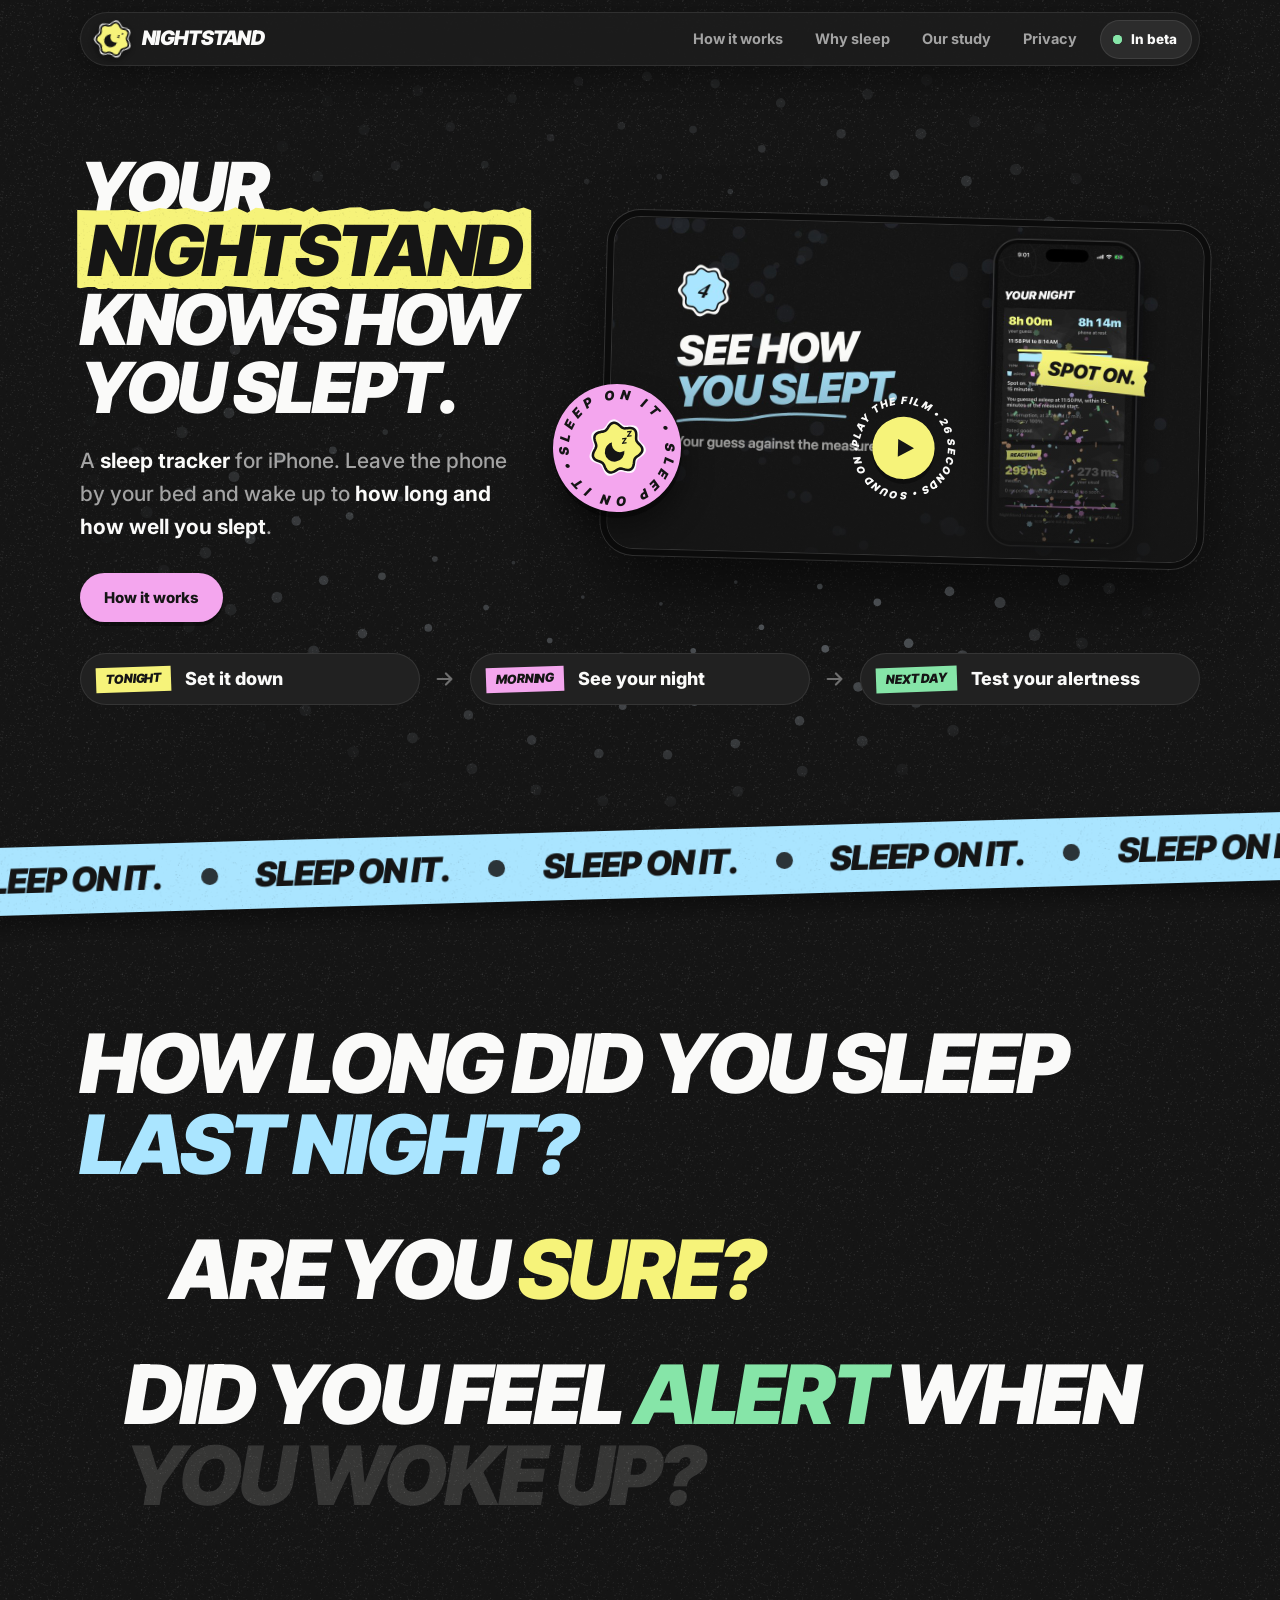
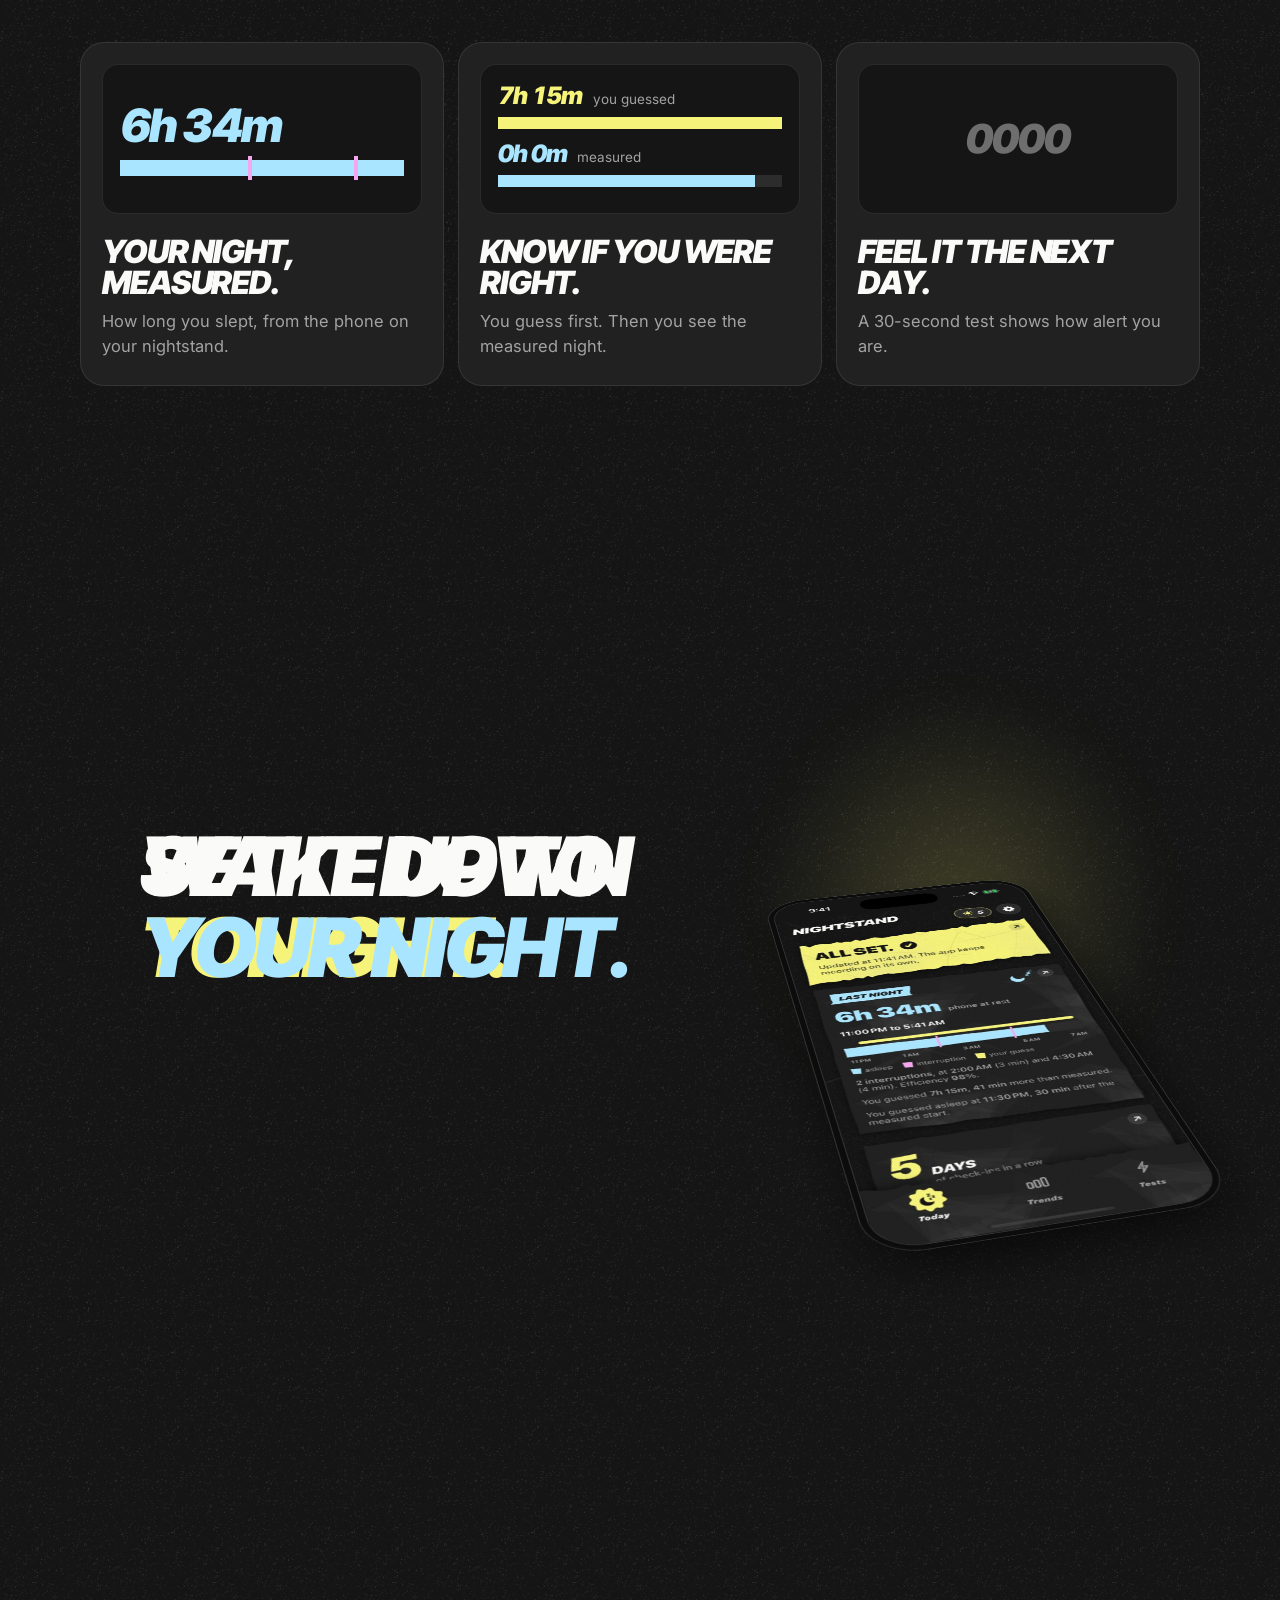
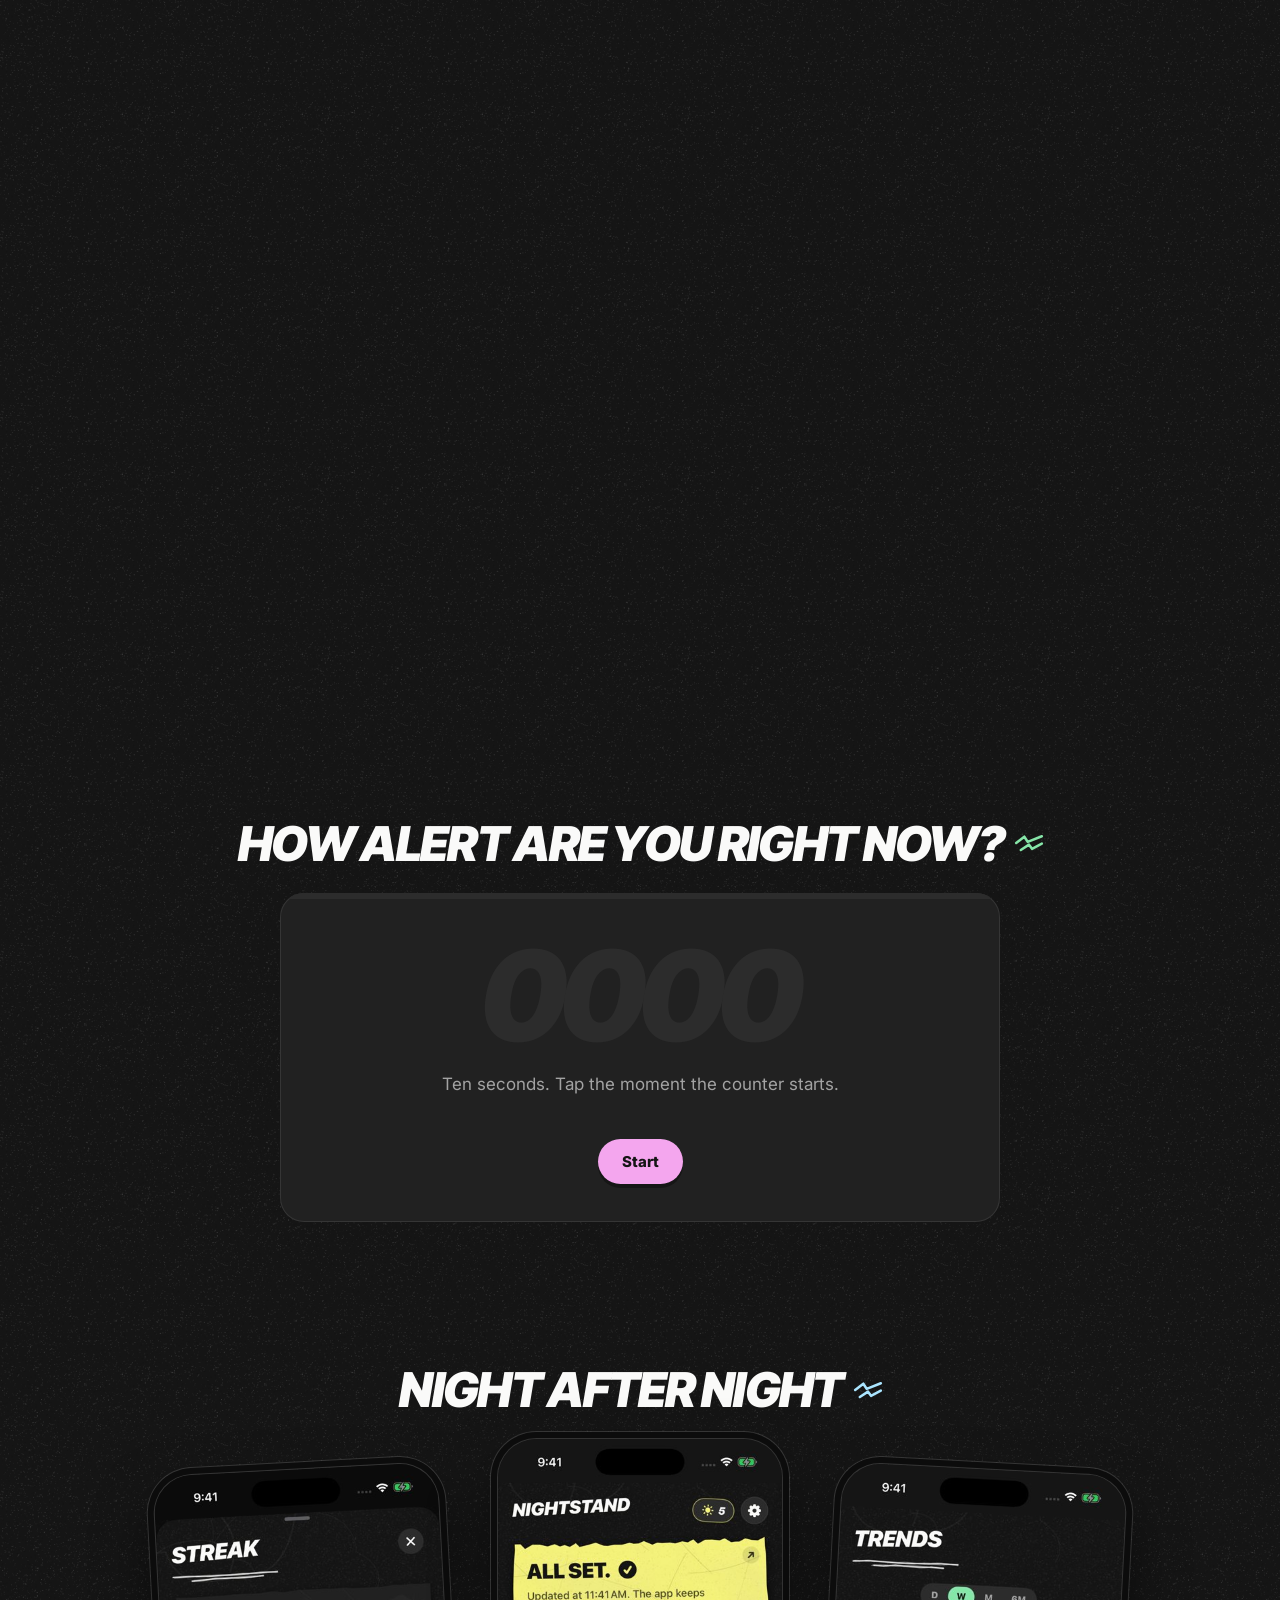
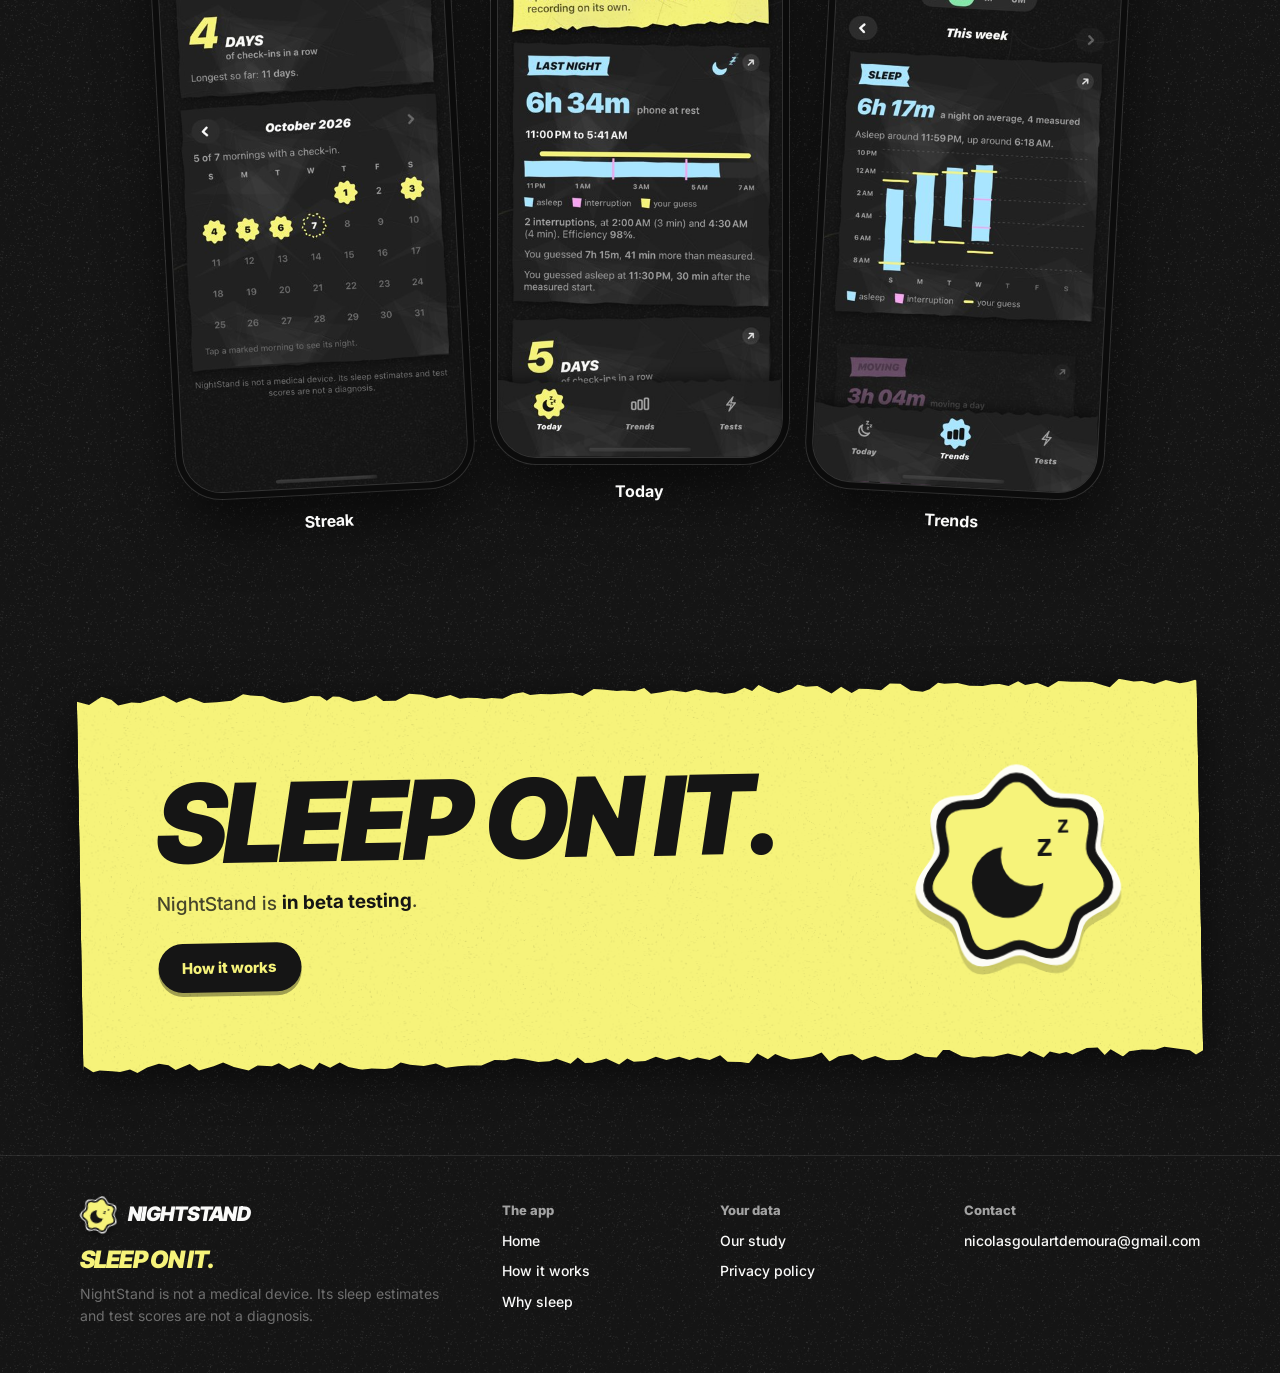
==== index.html @ 29cb1c66 "Update website" ====
<!doctype html>
<html lang="en">
<head>
<meta charset="utf-8">
<meta name="viewport" content="width=device-width, initial-scale=1">
<title>NightStand: Sleep on it</title>
<meta name="description" content="NightStand is a sleep tracker for iPhone. Leave the phone by your bed and wake up to how long and how well you slept.">
<meta name="theme-color" content="#151515">
<meta property="og:site_name" content="NightStand">
<meta property="og:type" content="website">
<link rel="icon" href="data:,">
<link rel="preconnect" href="https://fonts.googleapis.com">
<link rel="preconnect" href="https://fonts.gstatic.com" crossorigin>
<link href="https://fonts.googleapis.com/css2?family=Inter:wght@400;500;600;700;800;900&family=Inter+Tight:ital,wght@0,800;1,800;1,900&display=swap" rel="stylesheet">
<link rel="stylesheet" href="/a/site.css?v=93d359f3ac">
<script>document.documentElement.classList.add("js")</script>
</head>
<body data-page="home" data-api="https://mtzppuynickaaeehukqs.supabase.co/functions/v1/motion">
<header class="nav wrap">
  <a class="brand" href="/" aria-label="NightStand, home"><span id="sticker"></span><span class="display">NightStand</span></a>
  <nav class="links" id="links" aria-label="Pages">
    <a href="/how">How it works</a>
    <a href="/why">Why sleep</a>
    <a href="/study">Our study</a>
    <a href="/privacy">Privacy</a>
  </nav>
  <span class="beta"><i class="dot"></i>In beta</span>
  <button class="menu" type="button" aria-expanded="false" aria-controls="links">Menu</button>
</header>

<main>
  <section class="hero split">
    <canvas class="halo" aria-hidden="true"></canvas>
    <div class="hero-copy wrap">
      <div class="pitch">
        <h1 class="display mega">
          <span class="line" style="--i:0"><span>Your <span class="hl" id="paper">nightstand</span></span></span>
          <span class="line" style="--i:1"><span>knows how</span></span>
          <span class="line" style="--i:2"><span>you slept.</span></span>
        </h1>
        <p class="lede">A <b>sleep tracker</b> for iPhone. Leave the phone by your bed and wake up to <b>how long and how well you slept</b>.</p>
        <div class="cta"><a class="pill" href="/how">How it works</a></div>
      </div>
      <div class="film-spot">
      <div class="reel" id="film">
        <video playsinline muted loop preload="none" poster="/a/film.jpg?v=30fbd95a48" src="https://mtzppuynickaaeehukqs.supabase.co/storage/v1/object/public/site-media/nightstand_film_v3_tall.mp4" data-wide-src="https://mtzppuynickaaeehukqs.supabase.co/storage/v1/object/public/site-media/nightstand_film_v3_wide.mp4" data-wide-poster="/a/film_wide.jpg?v=62619fb902"></video>
        <button class="play" type="button" aria-label="Play the 26-second film">
          <span class="disc">
            <svg class="ring" viewBox="0 0 132 132" aria-hidden="true"><defs><path id="ring" d="M66 66m-54 0a54 54 0 1 1 108 0a54 54 0 1 1-108 0"/></defs>
              <text><textPath href="#ring">Play the film &#x2022; 26 seconds &#x2022; Sound on &#x2022;</textPath></text></svg>
            <span class="core"><svg viewBox="0 0 12 12" aria-hidden="true"><path d="M2 1l9 5-9 5z"/></svg></span>
          </span>
        </button>
        <button class="sound" type="button"><svg viewBox="0 0 12 12" aria-hidden="true"><path d="M2 1l9 5-9 5z"/></svg>Sound on</button>
      </div>
      <span class="stamp" aria-hidden="true">
        <svg class="turn" viewBox="0 0 132 132"><defs><path id="stamp" d="M66 66m-50 0a50 50 0 1 1 100 0a50 50 0 1 1-100 0"/></defs>
          <text><textPath href="#stamp" textLength="306" lengthAdjust="spacing">Sleep on it &#x2022; Sleep on it &#x2022; </textPath></text></svg>
        <span data-sticker="moon"></span>
      </span>
      </div>
      <ol class="path">
        <li style="--accent:var(--yellow)"><span class="tag">Tonight</span>Set it down</li>
        <li class="to" aria-hidden="true"><svg viewBox="0 0 24 24"><path d="M4 12h15M13 6l6 6-6 6"/></svg></li>
        <li style="--accent:var(--pink)"><span class="tag">Morning</span>See your night</li>
        <li class="to" aria-hidden="true"><svg viewBox="0 0 24 24"><path d="M4 12h15M13 6l6 6-6 6"/></svg></li>
        <li style="--accent:var(--mint)"><span class="tag">Next day</span>Test your alertness</li>
      </ol>
    </div>
  </section>

  <div class="tape" aria-hidden="true"><div class="run">
    <span>Sleep on it.</span>
  </div></div>

  <section class="asks wrap">
    <p class="display" data-words>How long did you sleep <b>last night?</b></p>
    <p class="display" data-words>Are you <b>sure?</b></p>
    <p class="display" data-words>Did you feel <b>alert</b> when you woke up?</p>
  </section>

  <section class="block wrap">
    <div class="grid three">
      <article class="card sell" data-reveal style="--i:0;--accent:var(--sky)">
        <div class="viz">
          <p class="v" data-count>6h 34m</p>
          <div class="bar"><i class="fill"></i><i class="tick" style="left:44.9%"></i><i class="tick" style="left:82.3%"></i></div>
        </div>
        <h2 class="display">Your night, measured.</h2>
        <p>How long you slept, from the phone on your nightstand.</p>
      </article>
      <article class="card sell" data-reveal style="--i:1;--accent:var(--yellow)">
        <div class="viz duo">
          <p><b data-count>7h 15m</b> you guessed</p><div class="bar"><i class="fill"></i></div>
          <p style="--accent:var(--sky)"><b data-count>6h 34m</b> measured</p><div class="bar" style="--accent:var(--sky)"><i class="fill" style="width:90.6%"></i></div>
        </div>
        <h2 class="display">Know if you were right.</h2>
        <p>You guess first. Then you see the measured night.</p>
      </article>
      <article class="card sell" data-reveal style="--i:2;--accent:var(--mint)">
        <div class="viz"><div class="stage" data-demo="pvt" aria-hidden="true"></div></div>
        <h2 class="display">Feel it the next day.</h2>
        <p>A 30-second test shows how alert you are.</p>
      </article>
    </div>
  </section>

  <section class="rise">
    <div class="rise-stage wrap">
      <div class="rise-copy">
        <h2 class="display a">Set it down <em>tonight.</em></h2>
        <p class="display b">Wake up to <em>your night.</em></p>
      </div>
      <div class="rise-rig" aria-hidden="true">
        <span class="glow"></span>
        <figure class="phone">
          <img src="/a/today.jpg?v=823e8fcd69" width="420" height="913" loading="lazy" alt="">
          <img class="top" src="/a/night.jpg?v=48964bbc7b" width="420" height="913" loading="lazy" alt="">
        </figure>
        <span class="zzz"><i>z</i><i>z</i><i>z</i></span>
      </div>
    </div>
  </section>

  <section class="block wrap" id="try">
    <div class="title center" data-reveal><h2 class="display">How alert are you right now?</h2><span data-squiggle="mint"></span></div>
    <div class="card try" data-state="idle" data-reveal>
      <div class="progress"><i></i></div>
      <div class="pad" tabindex="0" role="application" aria-label="Reaction test: tap when the counter starts">
        <p class="big wait">0000</p>
        <div class="meter" hidden>
          <p class="says" aria-live="polite"></p>
          <div class="scale"><i class="fill"></i><i class="mid"></i><i class="knob"></i></div>
          <div class="ends" aria-hidden="true"><span>worse</span><span>average</span><span>better</span></div>
          <p class="ref">Compared with iPhone users of an online reaction test, Passell et al. 2021.</p>
        </div>
        <p class="hint" aria-live="polite">Ten seconds. Tap the moment the counter starts.</p>
        <button class="pill go" type="button">Start</button>
      </div>
    </div>
  </section>

  <section class="block wrap">
    <div class="title center" data-reveal><h2 class="display">Night after night</h2><span data-squiggle="sky"></span></div>
    <div class="fan">
      <figure class="phone" data-reveal style="--i:0"><img src="/a/streak.jpg?v=7cd9d2a229" width="420" height="913" loading="lazy" alt="Streak: 4 days of check-ins in a row, on a calendar of October.">
        <figcaption><b>Streak</b></figcaption></figure>
      <figure class="phone" data-reveal style="--i:1"><img src="/a/today.jpg?v=823e8fcd69" width="420" height="913" loading="lazy" alt="The Today screen: last night lasted 6 hours 34 minutes, from 11:00 PM to 5:41 AM, with two short interruptions.">
        <figcaption><b>Today</b></figcaption></figure>
      <figure class="phone" data-reveal style="--i:2"><img src="/a/trends.jpg?v=e0c79620c5" width="420" height="913" loading="lazy" alt="Trends for one week: a bar per night from the time asleep to the time awake.">
        <figcaption><b>Trends</b></figcaption></figure>
    </div>
  </section>

  <section class="band-wrap wrap" data-reveal>
    <div class="band torn" data-depth="10">
      <div>
        <h2 class="display">Sleep on it.</h2>
        <p>NightStand is <b>in beta testing</b>.</p>
        <div class="cta"><a class="pill dark" href="/how">How it works</a></div>
      </div>
      <span data-sticker="big" aria-hidden="true"></span>
    </div>
  </section>
</main>

<footer class="foot"><div class="wrap cols">
  <div>
    <a class="brand" href="/" aria-label="NightStand, home"><span data-sticker="sticker"></span><span class="display">NightStand</span></a>
    <p class="display motto">Sleep on it.</p>
    <p class="note">NightStand is not a medical device. Its sleep estimates and test scores are not a diagnosis.</p>
  </div>
  <div><h4>The app</h4><ul><li><a href="/">Home</a></li><li><a href="/how">How it works</a></li><li><a href="/why">Why sleep</a></li></ul></div>
  <div><h4>Your data</h4><ul><li><a href="/study">Our study</a></li><li><a href="/privacy">Privacy policy</a></li></ul></div>
  <div><h4>Contact</h4><ul><li><a href="mailto:nicolasgoulartdemoura@gmail.com">nicolasgoulartdemoura@gmail.com</a></li></ul></div>
</div></footer>
<script>
// The look, drawn once: the film grain (the app's tile: 5200 light and dark
// specks at low alpha on 180 pt, seeded so every load looks the same), the
// torn edges of the header paper, the moon sticker and the section squiggle.
const C = {page: "#151515", card: "#212121", raised: "#2c2c2c", ink: "#fafaf9", gray: "#a3a3a3", dim: "#6e6e6e",
           yellow: "#f6f37a", pink: "#f4a6ee", mint: "#86e5a8", sky: "#aae5ff", blue: "#3d9bff", none: "#353535", battery: "#575757", rest: "#6f8fb3"};
const ACCENTS = [C.yellow, C.pink, C.mint, C.sky];
function seeded(a) {
  return () => { a = (a + 0x6D2B79F5) | 0; let t = Math.imul(a ^ (a >>> 15), 1 | a); t = (t + Math.imul(t ^ (t >>> 7), 61 | t)) ^ t; return ((t ^ (t >>> 14)) >>> 0) / 4294967296; };
}
function squiggle(color) {
  return `<svg class="squiggle" viewBox="0 0 22 12" style="stroke:${color}" aria-hidden="true"><path d="M0 6L7 .6L9.9 5L22 .2M4 12L11 7.4L13.6 11L22 6.6"/></svg>`;
}
(function () {
  const side = 180, cv = document.createElement("canvas"), rnd = seeded(7);
  cv.width = cv.height = side * 2;
  const ctx = cv.getContext("2d");
  ctx.scale(2, 2);
  for (let k = 0; k < 5200; k++) {
    const x = rnd() * side, y = rnd() * side, d = 0.5 + rnd() * 0.7, a = 0.03 + rnd() * 0.09;
    ctx.fillStyle = (rnd() < 1 / 3 ? "rgba(0,0,0," : "rgba(255,255,255,") + a.toFixed(3) + ")";
    ctx.fillRect(x, y, d, d);
  }
  document.documentElement.style.setProperty("--grain", `url(${cv.toDataURL("image/png")})`);

  const paper = document.getElementById("paper");
  const tear = () => {
    const w = paper.offsetWidth, h = paper.offsetHeight, depth = 6, r = seeded(11), pts = [[0, depth / 2]];
    let x = 0;
    while (x < w) { x = Math.min(w, x + 6 + r() * 8); pts.push([x, r() * depth]); }
    pts.push([w, h - depth / 2]);
    while (x > 0) { x = Math.max(0, x - 6 - r() * 8); pts.push([x, h - r() * depth]); }
    paper.style.clipPath = `polygon(${pts.map(([a, b]) => `${a.toFixed(1)}px ${b.toFixed(1)}px`).join(",")})`;
  };
  new ResizeObserver(tear).observe(paper);

  // Die-cut sticker: a wobbly seven-lobed flower in yellow with a dark
  // outline on a white border, a crescent moon and two z's.
  const blob = (R) => {
    const r = R / 1.1;
    let d = "";
    for (let k = 0; k <= 120; k++) {
      const a = k / 120 * 2 * Math.PI, rr = r * (1 + 0.1 * Math.sin(7 * a));
      d += (k ? "L" : "M") + (50 + rr * Math.cos(a)).toFixed(2) + " " + (50 + rr * Math.sin(a)).toFixed(2);
    }
    return d + "Z";
  };
  const sticker = `<svg xmlns="http://www.w3.org/2000/svg" viewBox="0 0 100 100">` +
    `<defs><mask id="moon"><rect width="100" height="100" fill="#fff"/><circle cx="56" cy="44" r="14" fill="#000"/></mask></defs>` +
    `<path d="${blob(50)}" fill="#fff" fill-opacity=".94"/><path d="${blob(43.9)}" fill="${C.yellow}" stroke="${C.page}" stroke-width="4.4"/>` +
    `<circle cx="45" cy="56" r="17" fill="${C.page}" mask="url(#moon)"/>` +
    `<text x="59" y="44" font-family="Arial Black,Arial,sans-serif" font-weight="900" font-size="15" fill="${C.page}">z</text>` +
    `<text x="69" y="33" font-family="Arial Black,Arial,sans-serif" font-weight="900" font-size="11" fill="${C.page}">z</text></svg>`;
  document.getElementById("sticker").innerHTML = sticker.replace("<svg ", `<svg class="sticker" aria-hidden="true" `);
  document.querySelector("link[rel=icon]").href = "data:image/svg+xml," + encodeURIComponent(sticker);
})();
</script>
<script src="/a/site.js?v=6f05bd9725"></script>
</body>
</html>
---- a/site.css ----
/* NightStand's public pages. The look of the app (Theme.swift), as on the
   dashboard: a near-black grainy page, heavy slanted uppercase titles, pastel
   accents on dark cards, torn yellow paper for the message to read first.
   Motion moves transform and opacity only, and stops under
   prefers-reduced-motion. Sections: tokens, base, navigation, hero, tape,
   statement, story, film, cards, night demo, tests, study, prose, footer. */

:root {
  --page:#151515; --card:#212121; --raised:#2c2c2c; --edge:rgba(255,255,255,.09);
  --ink:#fafaf9; --gray:#a3a3a3; --dim:#6e6e6e; --paper-ink:#151515;
  --yellow:#f6f37a; --pink:#f4a6ee; --mint:#86e5a8; --sky:#aae5ff; --lilac:#c9b8ff; --peach:#ffc49a;
  --grain:none; --wrap:1120px; --gutter:clamp(18px,4vw,40px);
  --display:"Inter Tight","Inter",-apple-system,BlinkMacSystemFont,Helvetica,Arial,sans-serif;
  --body:"Inter",-apple-system,BlinkMacSystemFont,"Segoe UI",Roboto,Helvetica,Arial,sans-serif;
  --ease:cubic-bezier(.2,.8,.2,1); --accent:var(--yellow);
  color-scheme:dark;
}
@view-transition { navigation:auto; }

* { box-sizing:border-box; }
html { scroll-behavior:smooth; -webkit-text-size-adjust:100%; overflow-x:clip; }
body { margin:0; background:var(--grain) 0 0/180px 180px repeat, var(--page); color:var(--ink);
       font:17px/1.55 var(--body); -webkit-font-smoothing:antialiased; overflow-x:clip; }
img, video, canvas, svg { display:block; max-width:100%; }
a { color:var(--sky); text-underline-offset:3px; }
p { margin:0; }
b { font-weight:700; }
.wrap { width:min(var(--wrap), calc(100% - 2 * var(--gutter))); margin-inline:auto; }
.display { font-family:var(--display); font-weight:900; font-style:italic; text-transform:uppercase;
           letter-spacing:-.035em; line-height:.98; margin:0; }
.squiggle { width:26px; height:14px; overflow:visible; flex:none; fill:none; stroke-width:2.2; stroke-linecap:round; stroke-linejoin:round; }
.sr { position:absolute; width:1px; height:1px; overflow:hidden; clip-path:inset(50%); white-space:nowrap; }
:focus-visible { outline:2px solid var(--sky); outline-offset:3px; border-radius:6px; }

/* What appears as it scrolls into view. Hidden only once the script runs. */
.js [data-reveal] { opacity:0; transform:translateY(26px); transition:opacity .8s var(--ease), transform .8s var(--ease);
                    transition-delay:calc(var(--i, 0) * 90ms); }
.js [data-reveal="left"] { transform:translateX(-30px); }
.js [data-reveal="pop"] { transform:scale(.92) rotate(-2deg); }
.js [data-reveal].in { opacity:1; transform:none; }

.pill { display:inline-flex; align-items:center; gap:9px; font-size:15px; font-weight:800; color:var(--paper-ink); background:var(--pink);
        border-radius:999px; padding:13px 24px; text-decoration:none; border:0; cursor:pointer; font-family:inherit;
        transition:transform .25s var(--ease), box-shadow .25s var(--ease); box-shadow:0 4px 0 rgba(0,0,0,.35); }
.pill:hover { transform:translateY(-2px) rotate(-1deg); box-shadow:0 7px 0 rgba(0,0,0,.35); }
.pill:active { transform:translateY(2px); box-shadow:0 1px 0 rgba(0,0,0,.35); }
.pill.quiet { color:var(--ink); background:var(--raised); box-shadow:inset 0 0 0 1px var(--edge), 0 4px 0 rgba(0,0,0,.35); }
.pill.dark { color:var(--yellow); background:var(--paper-ink); }
.pill svg { width:12px; height:12px; fill:currentColor; }
.dot { display:inline-block; width:9px; height:9px; border-radius:50%; background:var(--mint); flex:none; position:relative; }
.dot::after { content:""; position:absolute; inset:0; border-radius:50%; background:var(--mint); animation:ping 2.2s var(--ease) infinite; }
@keyframes ping { from { transform:scale(1); opacity:.7; } to { transform:scale(3.2); opacity:0; } }

/* ---------- navigation: one floating capsule ---------- */
.nav { position:sticky; top:12px; z-index:60; margin-top:12px; display:flex; align-items:center; gap:8px;
       padding:7px 8px 7px 14px; border-radius:999px; background:rgba(30,30,30,.74);
       -webkit-backdrop-filter:blur(16px) saturate(1.4); backdrop-filter:blur(16px) saturate(1.4);
       box-shadow:inset 0 0 0 1px var(--edge), 0 10px 30px rgba(0,0,0,.35); }
.brand { display:flex; align-items:center; gap:10px; text-decoration:none; color:var(--ink); margin-right:auto; }
.brand .display { font-size:20px; }
.sticker { width:38px; height:38px; transform:rotate(12deg); filter:drop-shadow(0 3px 5px rgba(0,0,0,.45)); transition:transform .5s var(--ease); }
.brand:hover .sticker { transform:rotate(-14deg) scale(1.1); }
.links { display:flex; align-items:center; gap:2px; }
.links a { color:var(--gray); text-decoration:none; font-size:14.5px; font-weight:700; padding:9px 15px; border-radius:999px;
           transition:color .2s, background .2s; }
.links a:hover { color:var(--ink); background:rgba(255,255,255,.06); }
.links a[aria-current="page"] { color:var(--paper-ink); background:var(--yellow); }
.beta { display:inline-flex; align-items:center; gap:9px; font-size:13.5px; font-weight:800; color:var(--ink);
        background:var(--raised); border-radius:999px; padding:9px 15px 9px 13px; box-shadow:inset 0 0 0 1px var(--edge); white-space:nowrap; }
.menu { display:none; font:800 14px var(--body); color:var(--ink); background:var(--raised); border:0; border-radius:999px;
        padding:10px 16px; cursor:pointer; box-shadow:inset 0 0 0 1px var(--edge); }
@media (max-width:760px) {
  .menu { display:block; }
  .beta { display:none; }
  .links { position:absolute; top:calc(100% + 8px); left:0; right:0; flex-direction:column; align-items:stretch; gap:2px; padding:8px;
           border-radius:22px; background:rgba(30,30,30,.96); box-shadow:inset 0 0 0 1px var(--edge), 0 18px 40px rgba(0,0,0,.5);
           opacity:0; transform:translateY(-8px) scale(.98); pointer-events:none; transition:opacity .25s var(--ease), transform .25s var(--ease); }
  .links.open { opacity:1; transform:none; pointer-events:auto; }
  .links a { font-size:17px; padding:14px 16px; }
}

/* ---------- hero ---------- */
.hero { position:relative; min-height:min(92svh, 900px); display:grid; place-items:center; text-align:center;
        padding:clamp(56px,9vh,110px) 0 clamp(60px,10vh,120px); margin-top:-64px; }
.halo { position:absolute; inset:0; width:100%; height:100%; pointer-events:none;
        -webkit-mask-image:radial-gradient(closest-side, #000 55%, transparent 100%); mask-image:radial-gradient(closest-side, #000 55%, transparent 100%); }
.hero-copy { position:relative; padding-top:64px; }
.mega { font-size:clamp(46px, 9vw, 108px); line-height:.9; }
.line { display:block; overflow:hidden; padding:.07em .14em .09em; margin:-.07em -.14em -.09em; }
.line > span { display:inline-block; }
.js .line > span { transform:translateY(118%) rotate(4deg); animation:rise 1s var(--ease) forwards; animation-delay:calc(var(--i) * 110ms + 120ms); }
@keyframes rise { to { transform:none; } }
.hl { background:var(--grain) 0 0/180px 180px repeat, var(--yellow); background-blend-mode:multiply; color:var(--paper-ink);
      padding:.02em .16em .06em; margin:0 -.04em; rotate:-1.6deg; white-space:nowrap; }
.lede { max-width:34em; margin:26px auto 0; font-size:clamp(17px,2vw,21px); color:var(--gray); font-weight:500; }
.lede b { color:var(--ink); }
.cta { display:flex; flex-wrap:wrap; gap:12px; justify-content:center; margin-top:30px; }
.status { display:inline-flex; align-items:center; gap:11px; margin-top:26px; font-size:14.5px; color:var(--gray); }
.status b { color:var(--ink); }
.status span { text-align:left; }
.js .hero .lede, .js .hero .cta, .js .hero .status { opacity:0; animation:fade .9s var(--ease) forwards; animation-delay:.7s; }
.js .hero .cta { animation-delay:.82s; } .js .hero .status { animation-delay:.94s; }
@keyframes fade { from { opacity:0; transform:translateY(14px); } to { opacity:1; transform:none; } }

/* The smaller opening of the inner pages. */
.hero.inner { min-height:0; padding:clamp(70px,12vh,130px) 0 clamp(30px,5vh,56px); }
.hero.inner .mega { font-size:clamp(33px, 8vw, 96px); }

/* ---------- tape: a strip of paper running across the page ---------- */
.tape { position:relative; z-index:2; margin:0 -4vw; rotate:-1.6deg; overflow:hidden; color:var(--paper-ink);
        background:var(--grain) 0 0/180px 180px repeat, var(--sky); background-blend-mode:multiply;
        box-shadow:0 10px 26px rgba(0,0,0,.45); }
.tape.pink { background-color:var(--pink); rotate:1.4deg; }
.tape .run { display:flex; width:max-content; animation:run 36s linear infinite; }
.tape.pink .run { animation-direction:reverse; animation-duration:44s; }
.tape span { font:italic 900 clamp(20px,3vw,34px)/1 var(--display); text-transform:uppercase; letter-spacing:-.03em;
             padding:.5em .55em; white-space:nowrap; display:flex; align-items:center; gap:1.1em; }
.tape span::after { content:""; width:.5em; height:.5em; background:var(--paper-ink); border-radius:50%; opacity:.85; }
@keyframes run { to { transform:translateX(-50%); } }

/* ---------- statement: words that light up as they pass ---------- */
.statement { padding:clamp(80px,14vh,150px) 0 clamp(40px,7vh,70px); text-align:center; }
.statement p { max-width:21em; margin:0 auto; font:800 clamp(25px,3.9vw,46px)/1.16 var(--display); letter-spacing:-.025em; }
.statement .w { opacity:.16; transition:opacity .35s linear; }
.statement .w.on { opacity:1; }
.statement .w.y { color:var(--yellow); }
.scribble { width:min(520px,70%); margin:34px auto 0; height:22px; overflow:visible; fill:none; stroke:var(--ink); stroke-width:3; stroke-linecap:round; }
.js .scribble path { stroke-dasharray:1; stroke-dashoffset:1; transition:stroke-dashoffset 1.4s var(--ease) .15s; }
.js .scribble.in path { stroke-dashoffset:0; }

/* ---------- asks: three questions, each lighting up as it passes ---------- */
.asks { padding:clamp(80px,14vh,150px) 0 clamp(30px,6vh,70px); display:grid; gap:clamp(20px,5vh,54px); }
.asks p { font-size:clamp(32px,6.4vw,88px); }
.asks p:nth-child(2) { margin-left:8%; } .asks p:nth-child(3) { margin-left:4%; }
.asks .w { opacity:.14; transition:opacity .35s linear; }
.asks .w.on { opacity:1; }
.asks p:nth-child(1) .y { color:var(--sky); } .asks p:nth-child(2) .y { color:var(--yellow); } .asks p:nth-child(3) .y { color:var(--mint); }
@media (max-width:760px) { .asks p:nth-child(n) { margin-left:0; } }

section { position:relative; }
.block { padding:clamp(44px,8vh,90px) 0; }
.title { display:flex; align-items:center; gap:12px; margin:0 0 26px; }
.title h2 { font-size:clamp(28px,4.4vw,48px); }
.title.center { justify-content:center; text-align:center; }
.sub { color:var(--gray); max-width:38em; margin:-12px 0 28px; }
.title.center + .sub { margin-inline:auto; text-align:center; }
.card { background:var(--card); border-radius:24px; box-shadow:inset 0 0 0 1px var(--edge); }
.tag { display:inline-block; font:italic 900 13px/1 var(--display); text-transform:uppercase; letter-spacing:-.01em; color:var(--paper-ink);
       background:var(--accent); padding:6px 10px 6px; rotate:-2deg; }
.badge { width:48px; height:48px; flex:none; display:grid; place-items:center; position:relative; color:var(--paper-ink);
         font:italic 900 22px/1 var(--display); }
.badge svg.scallop { position:absolute; inset:0; width:100%; height:100%; fill:var(--accent); transition:transform .8s var(--ease); }
.badge > :not(.scallop) { position:relative; }
.badge svg.glyph { width:52%; height:52%; fill:none; stroke:var(--paper-ink); stroke-width:2.4; stroke-linecap:round; stroke-linejoin:round; }

/* ---------- phones ---------- */
.phone { margin:0; position:relative; }
.phone img { width:100%; height:auto; border-radius:13.5% / 6.2%; box-shadow:0 0 0 1px rgba(255,255,255,.16), 0 0 0 7px #0c0c0c, 0 0 0 8px rgba(255,255,255,.14), 0 30px 60px rgba(0,0,0,.6); }

/* ---------- story: the steps scroll, the phone stays ---------- */
.story { display:grid; grid-template-columns:minmax(0,1fr) minmax(260px,360px); gap:clamp(30px,6vw,90px); align-items:start; max-width:1000px; margin-inline:auto; }
.step { min-height:74vh; display:flex; flex-direction:column; justify-content:center; --accent:var(--yellow); }
.step:nth-child(2) { --accent:var(--pink); } .step:nth-child(3) { --accent:var(--mint); } .step:nth-child(4) { --accent:var(--sky); }
.step-head { display:flex; align-items:center; gap:16px; }
.step h3 { font-size:clamp(34px,5.4vw,66px); }
.step h3 em { font-style:inherit; color:var(--accent); display:block; }
.step p { margin-top:18px; max-width:25em; font-size:clamp(17px,1.7vw,20px); color:var(--gray); }
.step p b { color:var(--ink); }
.step .phone { display:none; }
.js .step { opacity:.28; transition:opacity .5s var(--ease); }
.js .step.on { opacity:1; }
.step.on .badge .scallop { transform:rotate(180deg); }
.rig { position:sticky; top:13vh; height:74vh; display:grid; place-items:center; perspective:1500px; }
.rig .glow { position:absolute; inset:4% -30%; border-radius:50%; background:radial-gradient(closest-side, var(--accent), transparent 70%);
             opacity:.22; filter:blur(30px); }
.rig .phone { width:min(100%, 35vh); transform-style:preserve-3d; transition:transform 1.1s var(--ease); }
.rig .phone img { transition:opacity .55s var(--ease), transform .7s var(--ease); }
.rig .phone img + img { position:absolute; inset:0; }
.rig .phone img:not(.on) { opacity:0; transform:scale(.97); }
.rig[data-step="0"] { --accent:var(--yellow); } .rig[data-step="1"] { --accent:var(--pink); }
.rig[data-step="2"] { --accent:var(--mint); } .rig[data-step="3"] { --accent:var(--sky); }
/* Step 1: the phone lies on the nightstand, asleep. Then it stands up. */
.rig[data-step="0"] .phone { transform:translateY(16%) rotateX(64deg) rotateZ(-14deg) scale(.94); }
.rig[data-step="0"] .phone img.on { opacity:.5; }
.rig[data-step="1"] .phone { transform:rotateY(-9deg) rotateZ(-2deg); }
.rig[data-step="2"] .phone { transform:rotateY(8deg) rotateZ(2deg); }
.rig[data-step="3"] .phone { transform:rotateY(-5deg) rotateZ(-1deg); }
.zzz { position:absolute; left:50%; top:26%; width:0; height:0; transition:opacity .5s; opacity:0; }
.rig[data-step="0"] .zzz, .step .zzz { opacity:1; }
.zzz i { position:absolute; font:italic 900 46px/1 var(--display); color:var(--sky); opacity:0; animation:zzz 3.6s ease-in infinite; }
.zzz i:nth-child(2) { color:var(--yellow); font-size:32px; animation-delay:1.2s; }
.zzz i:nth-child(3) { font-size:24px; animation-delay:2.4s; }
@keyframes zzz { 0% { transform:translate(0,40px) rotate(-10deg) scale(.5); opacity:0; } 20% { opacity:1; }
                 100% { transform:translate(70px,-150px) rotate(16deg) scale(1.15); opacity:0; } }
@media (max-width:860px) {
  .story { grid-template-columns:1fr; }
  .rig { display:none; }
  .step { min-height:0; padding:34px 0 46px; }
  .js .step { opacity:1; }
  .step .phone { display:block; width:min(68vw,290px); margin:34px auto 0; rotate:2deg; }
  .step:nth-child(even) .phone { rotate:-2deg; }
  .step:first-child .phone { perspective:1200px; margin-top:-34px; margin-bottom:-70px; }
  .step:first-child .phone img { transform:rotateX(58deg) rotateZ(-12deg) scale(.9); opacity:.6; }
  .step .zzz { top:30%; }
}

/* ---------- rise: the phone lies on the nightstand, then stands up as you scroll ---------- */
.rise { position:relative; --p:1; }
.js .rise { height:210vh; }
.rise-stage { position:sticky; top:0; height:100vh; height:100svh; display:grid; grid-template-columns:minmax(0,1fr) minmax(240px,360px);
              gap:clamp(30px,6vw,90px); align-items:center; max-width:1000px; }
.rise-copy { display:grid; align-items:center; }
.rise-copy > * { grid-area:1 / 1; font-size:clamp(40px,6.4vw,82px); }
.rise-copy em { font-style:inherit; display:block; color:var(--yellow); }
.rise-copy .a { opacity:calc(1 - (var(--p) - .32) * 6); }
.rise-copy .b { opacity:calc((var(--p) - .48) * 6); }
.rise-copy .b em { color:var(--sky); }
.rise-rig { position:relative; height:74vh; display:grid; place-items:center; perspective:1500px; }
.rise-rig .glow { position:absolute; inset:4% -30%; border-radius:50%; background:radial-gradient(closest-side, var(--yellow), transparent 70%); opacity:.2; filter:blur(30px); }
.rise-rig .phone { width:min(100%, 35vh); will-change:transform;
                   transform:translateY(calc((1 - var(--p)) * 16%)) rotateX(calc((1 - var(--p)) * 64deg)) rotateZ(calc((1 - var(--p)) * -14deg)) scale(calc(.94 + .06 * var(--p))); }
.rise-rig .phone img { opacity:calc(.5 + .5 * var(--p)); }
.rise-rig .phone img.top { position:absolute; inset:0; opacity:calc((var(--p) - .56) * 4); }
.rise-rig .zzz { opacity:calc(1 - var(--p) * 2.4); }
@media (max-width:760px) {
  .rise-stage { grid-template-columns:1fr; grid-template-rows:auto minmax(0,1fr); text-align:center; padding-top:96px; padding-bottom:20px; gap:10px; }
  .rise-copy > * { font-size:clamp(34px,10vw,52px); }
  .rise-rig { height:100%; }
  .rise-rig .phone { width:min(56vw, 27svh); }
}

/* ---------- try: the reaction test, ten seconds of it ---------- */
.try { max-width:720px; margin:0 auto; overflow:hidden; }
.try .progress { height:6px; background:var(--raised); }
.try .progress i { display:block; height:100%; background:var(--yellow); transform:scaleX(0); transform-origin:left; }
.try .pad { min-height:320px; display:grid; justify-items:center; align-content:center; gap:14px; padding:34px 22px 38px; text-align:center;
            -webkit-user-select:none; user-select:none; touch-action:manipulation; outline-offset:-5px; border-radius:0 0 24px 24px; }
.try[data-state="run"] .pad { cursor:pointer; }
.try .big { font:italic 900 clamp(64px,13vw,124px)/1 var(--display); letter-spacing:-.04em; color:var(--yellow); font-variant-numeric:tabular-nums; min-height:1em; }
.try .big.wait { color:var(--raised); }
.try .big.hit { color:var(--mint); }
.try .big.soon { color:var(--pink); }
.try .hint { color:var(--gray); max-width:26em; min-height:3.2em; }
.try .hint b { color:var(--ink); }
.try[data-state="run"] .go { visibility:hidden; }
/* Where the score sits among adults: the app's meter, with its sentence and its source. */
.meter { width:min(100%, 430px); display:grid; gap:8px; text-align:left; margin:4px 0 6px; --x:0%; }
.meter[hidden] { display:none; }
.meter .says { font-weight:800; font-size:18px; }
.meter .says b { color:var(--yellow); }
.meter .scale { position:relative; height:16px; border-radius:999px; background:var(--raised); }
.meter .fill { position:absolute; inset:0 auto 0 0; width:max(14px, var(--x)); border-radius:999px; background:var(--yellow); opacity:.85; transition:width 1s var(--ease); }
.meter .mid { position:absolute; left:50%; top:2px; bottom:2px; border-left:1.5px dashed rgba(250,250,249,.4); }
.meter .knob { position:absolute; top:50%; left:var(--x); width:22px; height:22px; margin:-11px 0 0 -11px; border-radius:50%;
               background:radial-gradient(var(--yellow) 0 6.5px, var(--ink) 7px); transition:left 1s var(--ease); }
.meter .ends { display:flex; justify-content:space-between; font:700 11.5px var(--body); color:var(--dim); }
.meter .ref { font-size:12.5px; color:var(--dim); }

/* ---------- film ---------- */
.reel { position:relative; aspect-ratio:9 / 16; border-radius:34px; overflow:hidden; rotate:2.5deg; background:#0c0c0c;
        box-shadow:0 0 0 1px rgba(255,255,255,.16), 0 0 0 7px #0c0c0c, 0 0 0 8px rgba(255,255,255,.14), 0 30px 70px rgba(0,0,0,.6);
        transition:rotate .6s var(--ease); }
.reel.playing { rotate:0deg; }
.reel video { width:100%; height:100%; object-fit:cover; }
.play { position:absolute; inset:0; display:grid; place-items:end center; padding-bottom:16% !important; background:linear-gradient(rgba(21,21,21,0) 40%, rgba(21,21,21,.72)); border:0; cursor:pointer; padding:0;
        transition:opacity .4s; color:var(--paper-ink); }
.reel.playing .play { opacity:0; pointer-events:none; }
.play .disc { width:132px; height:132px; position:relative; display:grid; place-items:center; transition:transform .35s var(--ease); }
.play:hover .disc { transform:scale(1.08); }
.play .ring { position:absolute; inset:0; animation:spin 14s linear infinite; }
.play .ring text { font:italic 900 12.5px var(--display); letter-spacing:.16em; fill:var(--ink); text-transform:uppercase; }
.play .core { width:76px; height:76px; border-radius:50%; background:var(--yellow); display:grid; place-items:center; box-shadow:0 6px 0 rgba(0,0,0,.35); }
.play .core svg { width:26px; height:26px; fill:var(--paper-ink); margin-left:4px; }
@keyframes spin { to { transform:rotate(360deg); } }
.sound { position:absolute; left:50%; bottom:5%; translate:-50% 0; display:none; align-items:center; gap:8px; font:800 13.5px var(--body); color:var(--paper-ink);
         background:var(--yellow); border:0; border-radius:999px; padding:10px 18px; cursor:pointer; box-shadow:0 4px 0 rgba(0,0,0,.35); white-space:nowrap; }
.sound svg { width:10px; height:10px; fill:currentColor; }
.reel.silent .sound { display:inline-flex; }
.reel.silent .play { opacity:0; pointer-events:none; }

/* The home page opens on the film: the title beside it, nothing else. */
.hero.split { text-align:left; }
.hero.split { padding-bottom:clamp(80px,13vh,150px); }
.hero.split .hero-copy { display:grid; grid-template-columns:minmax(0,1fr) auto; gap:0 clamp(24px,6vw,96px); align-items:center; max-width:1040px; }
.hero.split .mega { font-size:clamp(38px, 5.5vw, 72px); }
.hero.split .lede { max-width:27em; }
.hero.split .lede { margin-left:0; }
.hero.split .cta { justify-content:flex-start; }
.hero.split .film-spot { position:relative; justify-self:center; width:min(34vw, calc(60svh * 9 / 16)); }
/* Under the title and the film: the three steps, in the order of a day. */
.path { grid-column:1 / -1; list-style:none; margin:clamp(18px,3.4vh,36px) 0 0; padding:0; display:grid; grid-template-columns:1fr auto 1fr auto 1fr; gap:14px; align-items:center; }
.path li { display:flex; align-items:center; gap:14px; font-weight:800; font-size:clamp(15px,1.5vw,18px); background:var(--card); border-radius:999px;
           padding:12px 22px 12px 16px; box-shadow:inset 0 0 0 1px var(--edge); white-space:nowrap; }
.path .tag { font-size:12.5px; flex:none; }
.path .to { background:none; box-shadow:none; padding:0; }
.path .to svg { width:22px; height:22px; fill:none; stroke:var(--dim); stroke-width:2.4; stroke-linecap:round; stroke-linejoin:round; }
.js .hero .path { opacity:0; animation:fade .9s var(--ease) forwards .95s; }
.hero.split .reel { width:100%; }
/* On a computer the film is the wide cut (site.js adds .wide-film). */
.hero.wide-film .hero-copy { max-width:1180px; }
.hero.wide-film .film-spot { width:min(46vw, 600px); }
.hero.wide-film .reel { aspect-ratio:16 / 9; border-radius:26px; rotate:1.5deg; }
.hero.wide-film .reel.playing { rotate:0deg; }
.hero.wide-film .reel video { display:block; }
.hero.wide-film .play { padding-bottom:7% !important; }
.hero.wide-film .play .disc { scale:.82; }
/* The motto on a turning stamp at the film's corner. */
.stamp { position:absolute; left:-58px; bottom:13%; width:128px; height:128px; border-radius:50%; background:var(--pink); display:grid; place-items:center;
         rotate:-8deg; box-shadow:0 6px 0 rgba(0,0,0,.35), 0 18px 30px rgba(0,0,0,.4); }
.stamp .turn { position:absolute; inset:0; animation:spin 18s linear infinite; }
.stamp text { font:italic 900 13.5px var(--display); fill:var(--paper-ink); text-transform:uppercase; }
.stamp .moon { width:58px; height:58px; position:relative; }
.js .hero .film-spot { opacity:0; animation:fade 1s var(--ease) forwards .45s; }
@media (max-width:760px) {
  .hero.split { text-align:center; }
  .hero.split .hero-copy { grid-template-columns:1fr; }
  .hero.split .lede { margin-left:auto; }
  .hero.split .cta { justify-content:center; }
  .hero.split .film-spot { width:min(74vw,310px); margin-inline:auto; order:3; margin-top:16px; }
  .path { order:2; grid-template-columns:1fr; gap:8px; margin-top:26px; } .path .to { display:none; } .path li { white-space:normal; }
  .stamp { left:-30px; width:104px; height:104px; } .stamp .moon { width:46px; height:46px; }
  .hero.split { padding-bottom:70px; }
}

/* The three things it does for you: one picture, one title, one line. */
.sell { padding:22px 22px 26px; transition:transform .45s var(--ease), box-shadow .45s var(--ease); }
.sell:hover { transform:translateY(-5px) rotate(-.5deg); box-shadow:inset 0 0 0 1px rgba(255,255,255,.18), 0 18px 34px rgba(0,0,0,.4); }
.sell .viz { height:150px; border-radius:16px; background:var(--page); box-shadow:inset 0 0 0 1px var(--edge); padding:18px; display:flex; flex-direction:column; justify-content:center; gap:12px; }
.sell .viz .stage { margin:0; height:100%; box-shadow:none; background:none; }
.sell .v { font:italic 900 46px/1 var(--display); letter-spacing:-.04em; color:var(--accent); font-variant-numeric:tabular-nums; }
.sell .bar { position:relative; height:16px; background:var(--raised); }
.sell .bar .fill { position:absolute; inset:0 auto 0 0; width:100%; background:var(--accent); transform:scaleX(0); transform-origin:left; transition:transform 1.3s var(--ease) .35s; }
.sell.in .bar .fill, html:not(.js) .sell .bar .fill { transform:none; }
.sell .bar .tick { position:absolute; top:-4px; bottom:-4px; width:4px; background:var(--pink); opacity:0; transition:opacity .3s 1.5s; }
.sell.in .bar .tick, html:not(.js) .sell .bar .tick { opacity:1; }
.sell .duo { gap:7px; }
.sell .duo p { margin:0; font-size:13.5px; color:var(--gray); }
.sell .duo b { font:italic 900 24px/1 var(--display); letter-spacing:-.03em; color:var(--accent); margin-right:6px; font-variant-numeric:tabular-nums; }
.sell .duo .bar { height:12px; margin-bottom:6px; }
.sell h2 { font-size:clamp(24px,2.7vw,32px); margin-top:22px; }
.sell > p { margin-top:10px; color:var(--gray); font-size:16.5px; }
@media (max-width:860px) { .grid.three:has(.sell) { grid-template-columns:1fr; } }

/* ---------- card grids ---------- */
.grid { display:grid; gap:14px; }
.grid.two { grid-template-columns:repeat(2,minmax(0,1fr)); }
.grid.three { grid-template-columns:repeat(3,minmax(0,1fr)); }
.tile { padding:24px 24px 26px; transition:transform .45s var(--ease), box-shadow .45s var(--ease); }
.tile:hover { transform:translateY(-5px) rotate(-.6deg); box-shadow:inset 0 0 0 1px rgba(255,255,255,.18), 0 18px 34px rgba(0,0,0,.4); }
.tile:hover .badge .scallop { transform:rotate(120deg) scale(1.08); }
.tile h3 { font:italic 900 21px/1.05 var(--display); text-transform:uppercase; letter-spacing:-.02em; margin:18px 0 0; }
.tile .what { color:var(--accent); font-size:14px; font-weight:700; margin-top:5px; }
.tile p { color:var(--gray); font-size:15.5px; margin-top:10px; }
.tile p b { color:var(--ink); }
.tile:nth-child(6n+1) { --accent:var(--yellow); } .tile:nth-child(6n+2) { --accent:var(--pink); } .tile:nth-child(6n+3) { --accent:var(--sky); }
.tile:nth-child(6n+4) { --accent:var(--mint); } .tile:nth-child(6n+5) { --accent:var(--lilac); } .tile:nth-child(6n+6) { --accent:var(--peach); }
.more { margin-top:26px; display:flex; justify-content:center; }
@media (max-width:860px) { .grid.three { grid-template-columns:repeat(2,minmax(0,1fr)); } }
@media (max-width:560px) { .grid.two { grid-template-columns:1fr; } .tile { padding:20px 18px 22px; } .tile h3 { font-size:18px; } }

/* Research cards: one number, one finding, its source. */
.why { display:block; padding:26px 26px 24px; text-decoration:none; color:inherit; transition:transform .45s var(--ease), box-shadow .45s var(--ease); }
.why:hover { transform:translateY(-5px) rotate(-.5deg); box-shadow:inset 0 0 0 1px rgba(255,255,255,.18), 0 18px 34px rgba(0,0,0,.4); }
.why .stat { display:block; font:italic 900 clamp(44px,6.4vw,78px)/.95 var(--display); letter-spacing:-.04em; color:var(--accent); margin-bottom:18px; }
.why p { margin-top:14px; font-size:17px; font-weight:500; }
.why cite { display:block; margin-top:12px; font-style:normal; font-size:13.5px; color:var(--dim); transition:color .2s; }
.why cite::after { content:" \2197"; }
.why:hover cite { color:var(--sky); }

/* What the app reports: a value, its name, one line. */
.metric { padding:24px 24px 22px; }
.metric .v { font:italic 900 clamp(38px,5.2vw,62px)/1 var(--display); letter-spacing:-.04em; color:var(--accent); font-variant-numeric:tabular-nums; }
.metric .k { margin-top:12px; font-weight:800; font-size:17px; }
.metric .d { margin-top:3px; color:var(--gray); font-size:15px; }
@media (max-width:560px) { .metric { padding:18px 16px; } .metric .k { font-size:15.5px; } .metric .d { font-size:13.5px; } }

/* Three phones fanned out. */
.fan { display:grid; grid-template-columns:repeat(3,minmax(0,1fr)); gap:clamp(14px,3.4vw,44px); align-items:start; max-width:940px; margin:0 auto; }
.fan .phone:nth-child(1) { rotate:-3deg; margin-top:30px; } .fan .phone:nth-child(3) { rotate:3deg; margin-top:30px; }
.fan figcaption { margin:22px 4px 0; font-size:14.5px; color:var(--gray); text-align:center; }
.fan figcaption b { display:block; color:var(--ink); font-size:16px; }
.fan .phone { transition:rotate .5s var(--ease), translate .5s var(--ease); }
.fan .phone:hover { rotate:0deg; translate:0 -8px; }
@media (max-width:700px) {
  .fan { display:flex; gap:22px; overflow-x:auto; scroll-snap-type:x mandatory; margin:0 calc(-1 * var(--gutter)); padding:16px var(--gutter) 10px; scrollbar-width:none; }
  .fan::-webkit-scrollbar { display:none; }
  .fan .phone { flex:0 0 64vw; max-width:290px; scroll-snap-align:center; margin-top:0 !important; }
}

/* ---------- the band of torn yellow paper that closes a page ---------- */
.band-wrap { padding:clamp(50px,9vh,100px) 0 clamp(60px,10vh,110px); filter:drop-shadow(0 10px 20px rgba(0,0,0,.5)); }
.band { background:var(--grain) 0 0/180px 180px repeat, var(--yellow); background-blend-mode:multiply; color:var(--paper-ink);
        padding:clamp(40px,7vw,80px) clamp(22px,6vw,80px); rotate:-1deg; display:grid; grid-template-columns:minmax(0,1fr) auto;
        gap:30px; align-items:center; }
.band h2 { font-size:clamp(44px,8.6vw,112px); line-height:.9; }
.band p { margin-top:16px; font-weight:500; font-size:clamp(16px,1.7vw,19px); color:rgba(21,21,21,.78); max-width:28em; }
.band p b { color:var(--paper-ink); }
.band .cta { justify-content:flex-start; margin-top:24px; }
.band .big { width:clamp(120px,18vw,210px); animation:sway 7s ease-in-out infinite; filter:drop-shadow(0 8px 0 rgba(0,0,0,.18)); }
@keyframes sway { 0%,100% { transform:rotate(8deg); } 50% { transform:rotate(-10deg) scale(1.04); } }
@media (max-width:700px) { .band { grid-template-columns:1fr; } .band .big { order:-1; } }

/* ---------- night demo: from a still phone to a night ---------- */
.demo { padding:clamp(18px,3vw,34px); display:grid; grid-template-columns:minmax(0,1fr); gap:22px; }
.demo-head { display:flex; flex-wrap:wrap; align-items:flex-end; justify-content:space-between; gap:14px 30px; }
.readout { display:flex; align-items:baseline; gap:12px; }
.readout .big { font:italic 900 clamp(44px,7vw,84px)/.9 var(--display); letter-spacing:-.04em; color:var(--sky); font-variant-numeric:tabular-nums; }
.readout small { color:var(--gray); font-size:15px; font-weight:500; }
.clock { font:800 15px var(--body); color:var(--paper-ink); background:var(--yellow); padding:6px 12px; border-radius:999px; font-variant-numeric:tabular-nums; }
.demo svg { width:100%; height:auto; overflow:visible; }
.demo .lane { font:700 12.5px var(--body); fill:var(--gray); }
.demo .axis { font:600 12px var(--body); fill:var(--dim); }
.demo .say { min-height:3.2em; font-size:clamp(16px,1.7vw,19px); color:var(--gray); }
.demo .say b { color:var(--ink); }
.demo-foot { display:flex; flex-wrap:wrap; align-items:center; justify-content:space-between; gap:12px 24px; }
.legend { display:flex; flex-wrap:wrap; gap:8px 18px; font-size:13.5px; color:var(--gray); }
.legend i { display:inline-block; width:11px; height:11px; margin-right:7px; vertical-align:-1px; background:var(--c); }
.ghost { font:800 13.5px var(--body); color:var(--ink); background:var(--raised); border:0; border-radius:999px; padding:9px 16px; cursor:pointer;
         box-shadow:inset 0 0 0 1px var(--edge); }
.ghost:hover { background:#383838; }

/* ---------- the six tests, each playing itself ---------- */
.stage { height:112px; border-radius:16px; background:var(--page); box-shadow:inset 0 0 0 1px var(--edge); display:grid; place-items:center;
         position:relative; overflow:hidden; margin-top:16px; font-family:var(--display); }
.stage .num { font:italic 900 40px/1 var(--display); color:var(--yellow); font-variant-numeric:tabular-nums; letter-spacing:-.02em; }
.stage .num.wait { color:var(--dim); }
.stage .chip { position:absolute; bottom:9px; font:italic 900 11.5px var(--display); text-transform:uppercase; color:var(--paper-ink);
               background:var(--accent); padding:4px 8px; rotate:-2deg; opacity:0; transition:opacity .2s; }
.stage .chip.on { opacity:1; }
.keys { position:absolute; top:10px; display:flex; gap:8px; }
.keys span { display:grid; justify-items:center; font:800 11px var(--body); color:var(--dim); padding:3px 7px; border-radius:8px; transition:background .2s, color .2s; }
.keys span b { font-size:17px; color:var(--gray); line-height:1.1; }
.keys span.on { background:var(--accent); color:var(--paper-ink); } .keys span.on b { color:var(--paper-ink); }
.glyph-big { font:900 42px/1 var(--body); color:var(--ink); margin-top:26px; }
.letter { font:italic 900 46px/1 var(--display); color:var(--ink); }
.shape { width:50px; height:50px; background:var(--mint); border-radius:50%; transition:transform .18s var(--ease); }
.shape.no { background:var(--pink); border-radius:8px; }
.shape.tap { transform:scale(.8); }
.pads { display:grid; grid-template-columns:repeat(2,34px); gap:7px; }
.pads i { height:34px; border-radius:9px; background:var(--raised); transition:background .15s, transform .15s; }
.pads i.on { background:var(--accent); transform:scale(1.1); }
.word { font:italic 900 34px/1 var(--display); text-transform:uppercase; }
.swatches { position:absolute; bottom:11px; display:flex; gap:7px; }
.swatches i { width:18px; height:18px; border-radius:50%; background:var(--c); opacity:.35; transition:opacity .2s, transform .2s; }
.swatches i.on { opacity:1; transform:scale(1.3); }

/* ---------- lists of facts ---------- */
.facts { display:grid; grid-template-columns:repeat(2,minmax(0,1fr)); gap:14px; }
.fact { padding:22px 24px 24px; display:grid; grid-template-columns:48px minmax(0,1fr); column-gap:16px; align-items:start; }
.fact p { color:var(--gray); font-size:16px; }
.fact p b { color:var(--ink); }
.fact.wide { grid-column:1 / -1; }
.fact:nth-child(4n+1) { --accent:var(--yellow); } .fact:nth-child(4n+2) { --accent:var(--pink); }
.fact:nth-child(4n+3) { --accent:var(--mint); } .fact:nth-child(4n+4) { --accent:var(--sky); }
.fact:hover .badge .scallop { transform:rotate(120deg); }
@media (max-width:700px) { .facts { grid-template-columns:1fr; } .fact { padding:18px 18px 20px; } }

/* ---------- study: the counts and the switch ---------- */
.counts { display:grid; grid-template-columns:repeat(3,minmax(0,1fr)); gap:14px; }
.count { padding:26px 24px 24px; --accent:var(--yellow); }
.count:nth-child(2) { --accent:var(--pink); } .count:nth-child(3) { --accent:var(--mint); }
.odo { display:flex; align-items:flex-start; font:italic 900 clamp(52px,8vw,96px)/1 var(--display); letter-spacing:-.04em; color:var(--accent); height:1em;
       overflow:hidden; padding:0 .1em; margin:0 -.1em; }
.odo .col { display:flex; flex-direction:column; transition:transform 1.2s var(--ease); }
.odo .col span { height:1em; display:block; text-align:center; }
.count p { margin-top:12px; color:var(--gray); font-size:15.5px; }
.count p b { color:var(--ink); display:block; font-size:17px; }
.live-tag { display:inline-flex; align-items:center; gap:9px; font-size:13.5px; font-weight:800; background:var(--raised); border-radius:999px;
            padding:7px 13px 7px 11px; box-shadow:inset 0 0 0 1px var(--edge); }
.fine { margin-top:16px; color:var(--dim); font-size:13.5px; }
@media (max-width:700px) { .counts { grid-template-columns:1fr; } .count { display:grid; grid-template-columns:auto 1fr; gap:18px; align-items:center; padding:18px 20px; }
                           .odo { font-size:56px; } .count p { margin:0; } }

.join { display:grid; grid-template-columns:minmax(0,1fr) minmax(260px,380px); gap:clamp(26px,6vw,80px); align-items:center; }
.todo { list-style:none; margin:0; padding:0; display:grid; gap:14px; counter-reset:todo; }
.todo li { display:grid; grid-template-columns:48px minmax(0,1fr); gap:16px; align-items:center; color:var(--gray); font-size:clamp(16px,1.7vw,19px); }
.todo li b { color:var(--ink); }
.todo li:nth-child(1) { --accent:var(--yellow); } .todo li:nth-child(2) { --accent:var(--pink); } .todo li:nth-child(3) { --accent:var(--mint); }
.mock { padding:22px 20px 20px; rotate:2deg; box-shadow:inset 0 0 0 1px var(--edge), 0 30px 60px rgba(0,0,0,.5); --accent:var(--mint); }
.mock .field { margin-top:16px; height:46px; border-radius:6px; background:var(--page); box-shadow:inset 0 0 0 1px var(--edge); display:flex; align-items:center;
               padding:0 14px; font:600 15px ui-monospace,SFMono-Regular,Menlo,monospace; letter-spacing:.06em; color:var(--ink); }
.mock .field::after { content:""; width:2px; height:20px; background:var(--sky); margin-left:2px; animation:blink 1s steps(2) infinite; }
@keyframes blink { 50% { opacity:0; } }
.mock .row { display:flex; align-items:center; justify-content:space-between; gap:14px; margin-top:16px; font-weight:800; font-size:15.5px; }
.switch { width:54px; height:32px; border-radius:999px; background:#4a4a4a; position:relative; flex:none; transition:background .35s; }
.switch::after { content:""; position:absolute; top:3px; left:3px; width:26px; height:26px; border-radius:50%; background:#fff; transition:transform .35s var(--ease); box-shadow:0 2px 4px rgba(0,0,0,.35); }
.mock.on .switch { background:var(--yellow); } .mock.on .switch::after { transform:translateX(22px); }
.note-paper { margin-top:18px; filter:drop-shadow(0 4px 8px rgba(0,0,0,.5)); opacity:0; transform:translateY(10px) rotate(-1deg); transition:opacity .5s var(--ease), transform .5s var(--ease); }
.mock.on .note-paper { opacity:1; transform:rotate(-1deg); }
.note-paper div { background:var(--grain) 0 0/180px 180px repeat, var(--yellow); background-blend-mode:multiply; color:var(--paper-ink); padding:14px 16px 15px; }
.note-paper .display { font-size:21px; }
.note-paper p { font-size:13.5px; font-weight:500; margin-top:4px; color:rgba(21,21,21,.8); }
@media (max-width:760px) { .join { grid-template-columns:1fr; } .mock { max-width:380px; margin:0 auto; } }

.pair { display:grid; grid-template-columns:repeat(2,minmax(0,1fr)); gap:14px; }
.pair .card { padding:24px; }
.pair h3 { font:italic 900 24px/1.05 var(--display); text-transform:uppercase; letter-spacing:-.02em; margin:16px 0 0; }
.pair p { color:var(--gray); margin-top:10px; font-size:16px; }
.pair p b { color:var(--ink); }
.pair ul { margin:14px 0 0; padding:0; list-style:none; display:grid; gap:9px; color:var(--gray); font-size:16px; }
.pair li { display:grid; grid-template-columns:20px minmax(0,1fr); gap:10px; align-items:start; }
.pair li::before { content:""; width:9px; height:9px; margin-top:8px; background:var(--accent); border-radius:50%; }
.pair li b { color:var(--ink); }
@media (max-width:700px) { .pair { grid-template-columns:1fr; } }

/* ---------- prose: the privacy policy ---------- */
.prose { max-width:760px; padding:clamp(22px,4vw,44px); }
.prose h2 { font:italic 900 clamp(21px,2.6vw,27px)/1.05 var(--display); text-transform:uppercase; letter-spacing:-.02em; margin:40px 0 14px; color:var(--yellow); }
.prose h2:first-child { margin-top:0; }
.prose p, .prose li { margin:0 0 12px; color:var(--gray); }
.prose b { color:var(--ink); }
.prose ul { padding-left:20px; margin:0 0 12px; }
.prose li::marker { color:var(--dim); }
.prose .meta { color:var(--dim); font-size:14px; margin:34px 0 0; }

/* ---------- footer ---------- */
footer.foot { border-top:1px solid var(--edge); padding:40px 0 46px; color:var(--dim); font-size:14px; }
.foot .cols { display:grid; grid-template-columns:minmax(0,1.5fr) minmax(0,.7fr) minmax(0,.8fr) auto; gap:26px 40px; }
.foot .brand { margin:0 0 14px; }
.foot h4 { margin:6px 0 12px; font:800 13px var(--body); color:var(--gray); }
.foot ul { list-style:none; margin:0; padding:0; display:grid; gap:9px; }
.foot a { color:var(--ink); text-decoration:none; font-weight:500; }
.foot a:hover { color:var(--yellow); }
.foot li a { overflow-wrap:anywhere; }
.foot .note { max-width:26em; }
.foot .motto { font-size:24px; color:var(--yellow); margin:0 0 12px; }
@media (max-width:700px) { .foot .cols { grid-template-columns:repeat(2,minmax(0,1fr)); } .foot .cols > :first-child, .foot .cols > :last-child { grid-column:1 / -1; } }

@media (prefers-reduced-motion:reduce) {
  html { scroll-behavior:auto; }
  *, *::before, *::after { animation:none !important; transition-duration:.01ms !important; }
  .js [data-reveal], .js .line > span, .js .hero .lede, .js .hero .cta, .js .hero .status, .js .hero .film-spot, .js .hero .path { opacity:1; transform:none; }
  .js .scribble path { stroke-dashoffset:0; }
  .statement .w, .asks .w { opacity:1; }
  .js .step { opacity:1; }
  .zzz i { opacity:.9; }
  .js .rise { height:auto; }
  .rise-stage { position:static; height:auto; padding-block:60px; }
}

/* The example night's lanes: the shapes stretch with the card, the words do not. */
.lanes { position:relative; }
.lanes .lane { font:700 13px var(--body); color:var(--gray); margin:0 0 8px; }
.lanes .mv { width:100%; height:clamp(84px,14vw,130px); margin-bottom:20px; }
.lanes .nt { width:100%; height:clamp(48px,7vw,64px); }
.lanes .axis { position:relative; height:20px; margin-top:8px; font:600 12px var(--body); color:var(--dim); }
.lanes .axis span { position:absolute; top:0; white-space:nowrap; }
.lanes .head { position:absolute; top:22px; bottom:26px; left:0; width:2px; margin-left:-1px; background:var(--yellow); opacity:0; border-radius:2px;
               box-shadow:0 0 12px rgba(246,243,122,.7); }
.word { transform:translateY(-12px); }
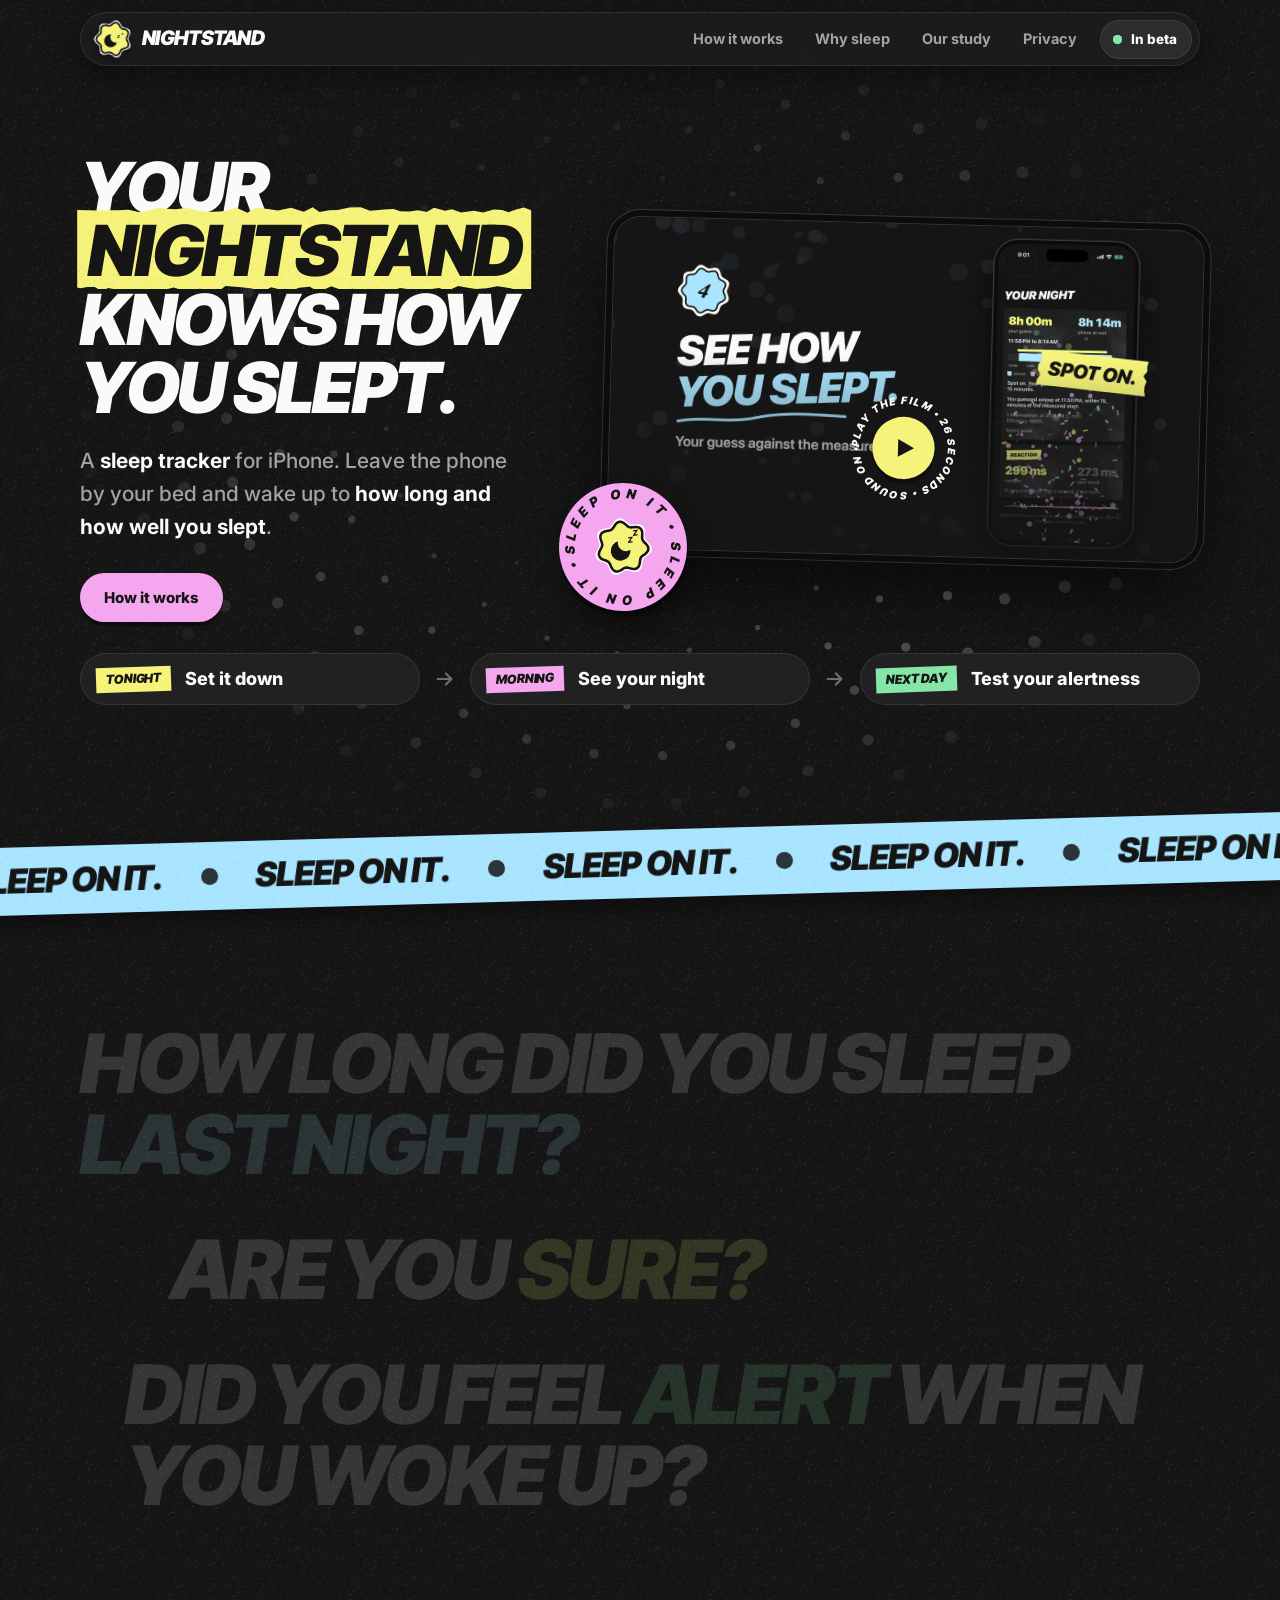
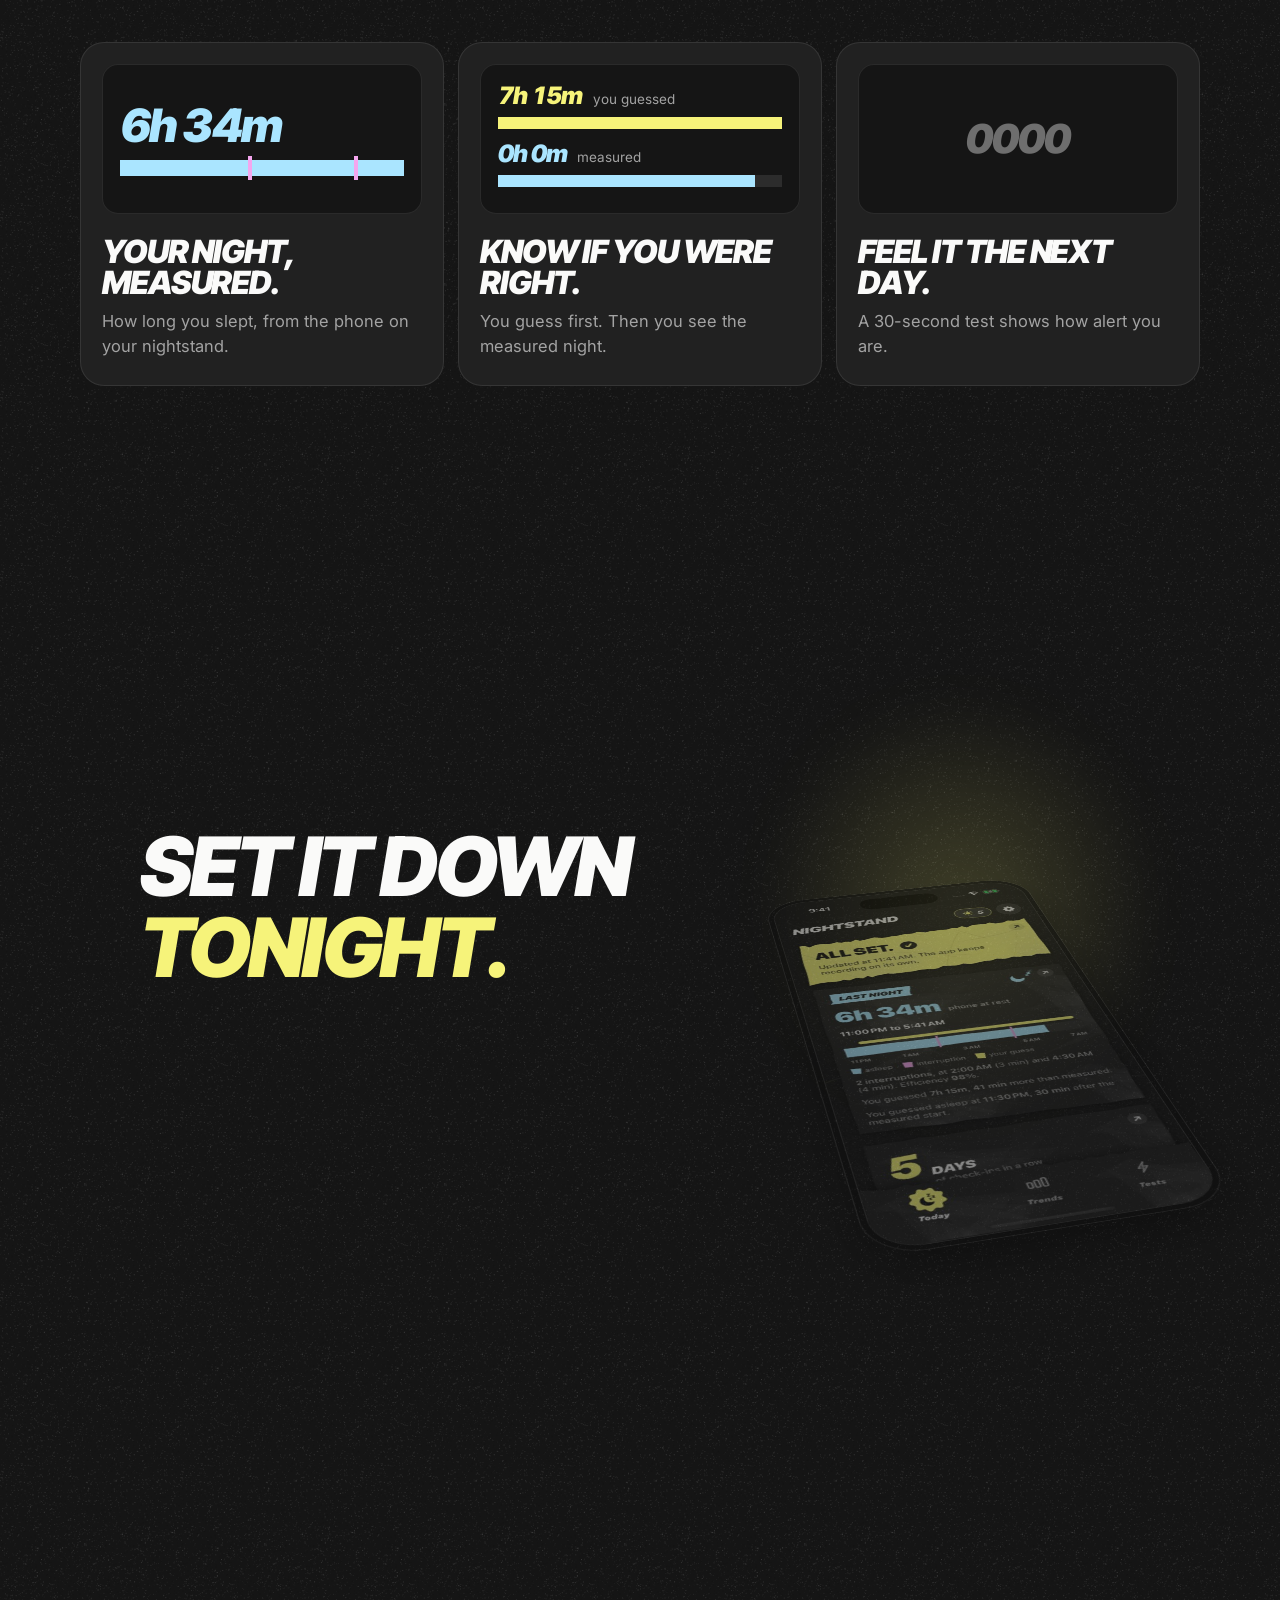
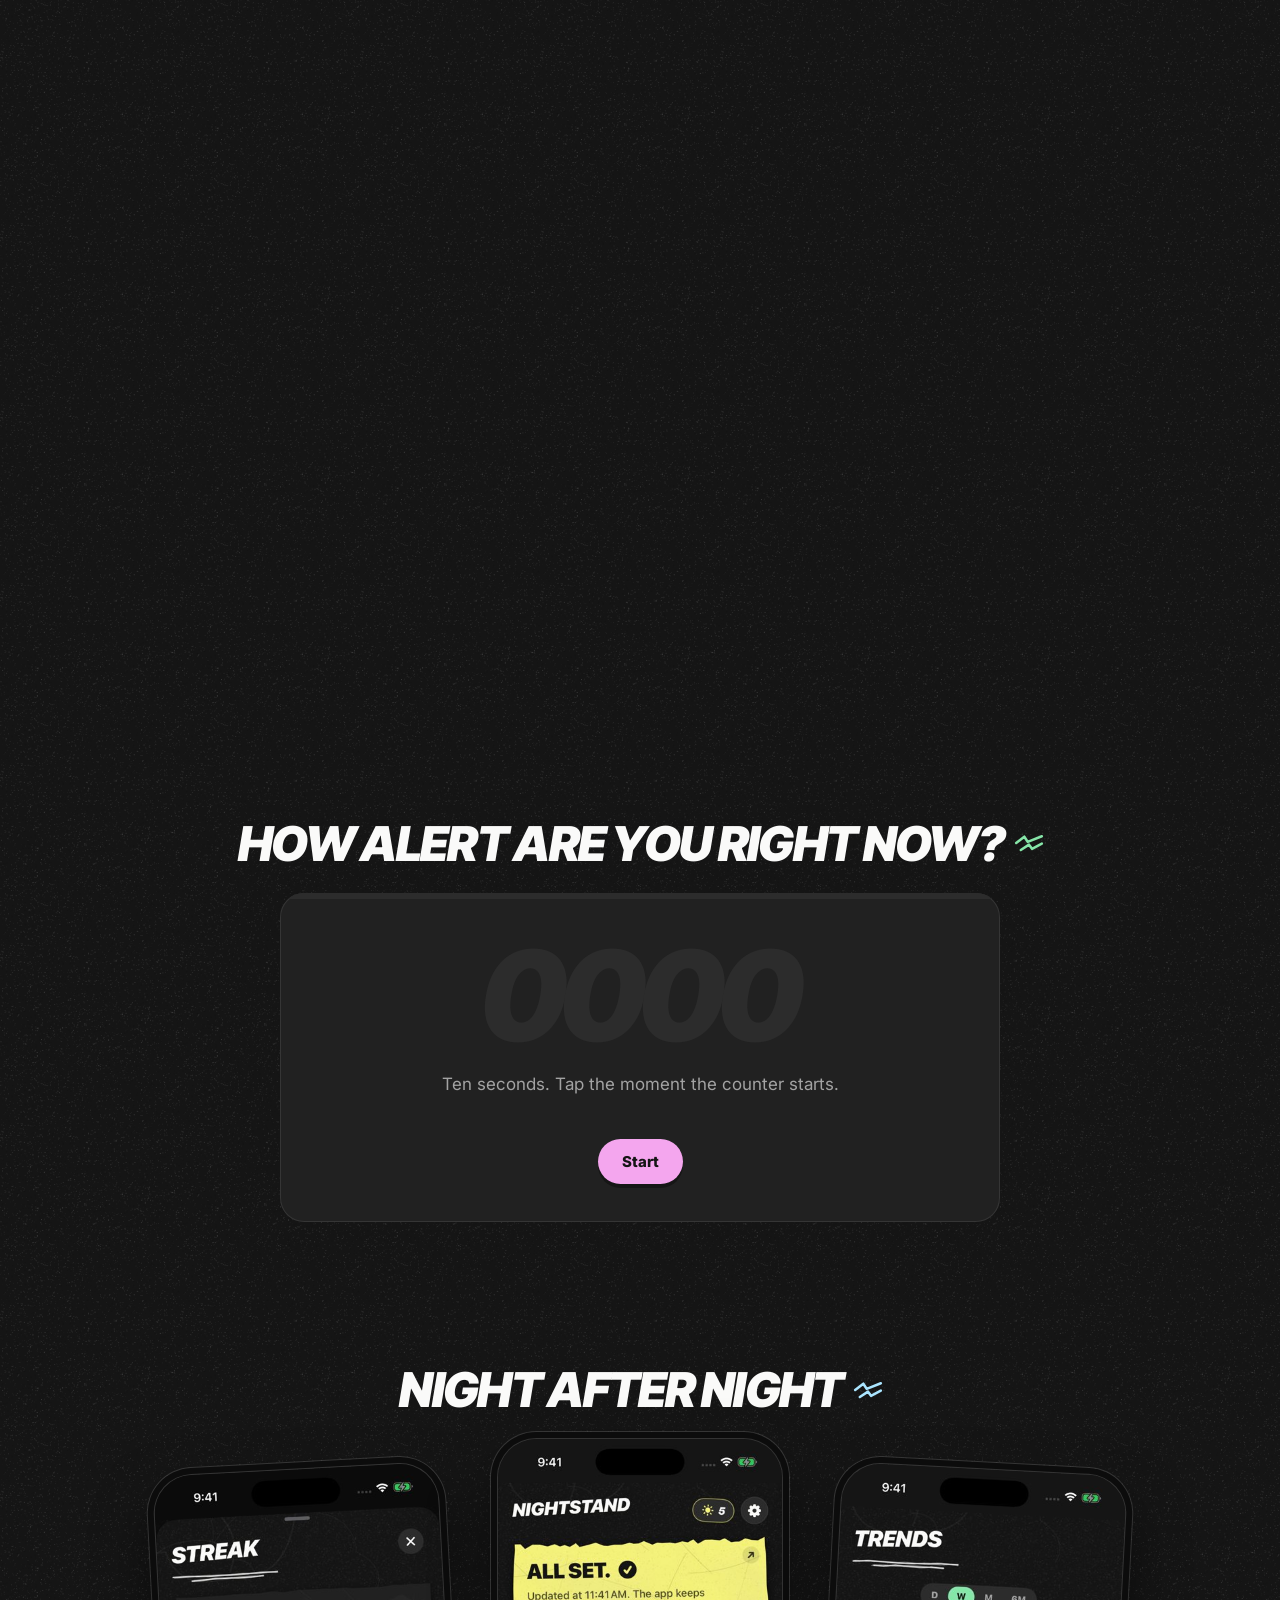
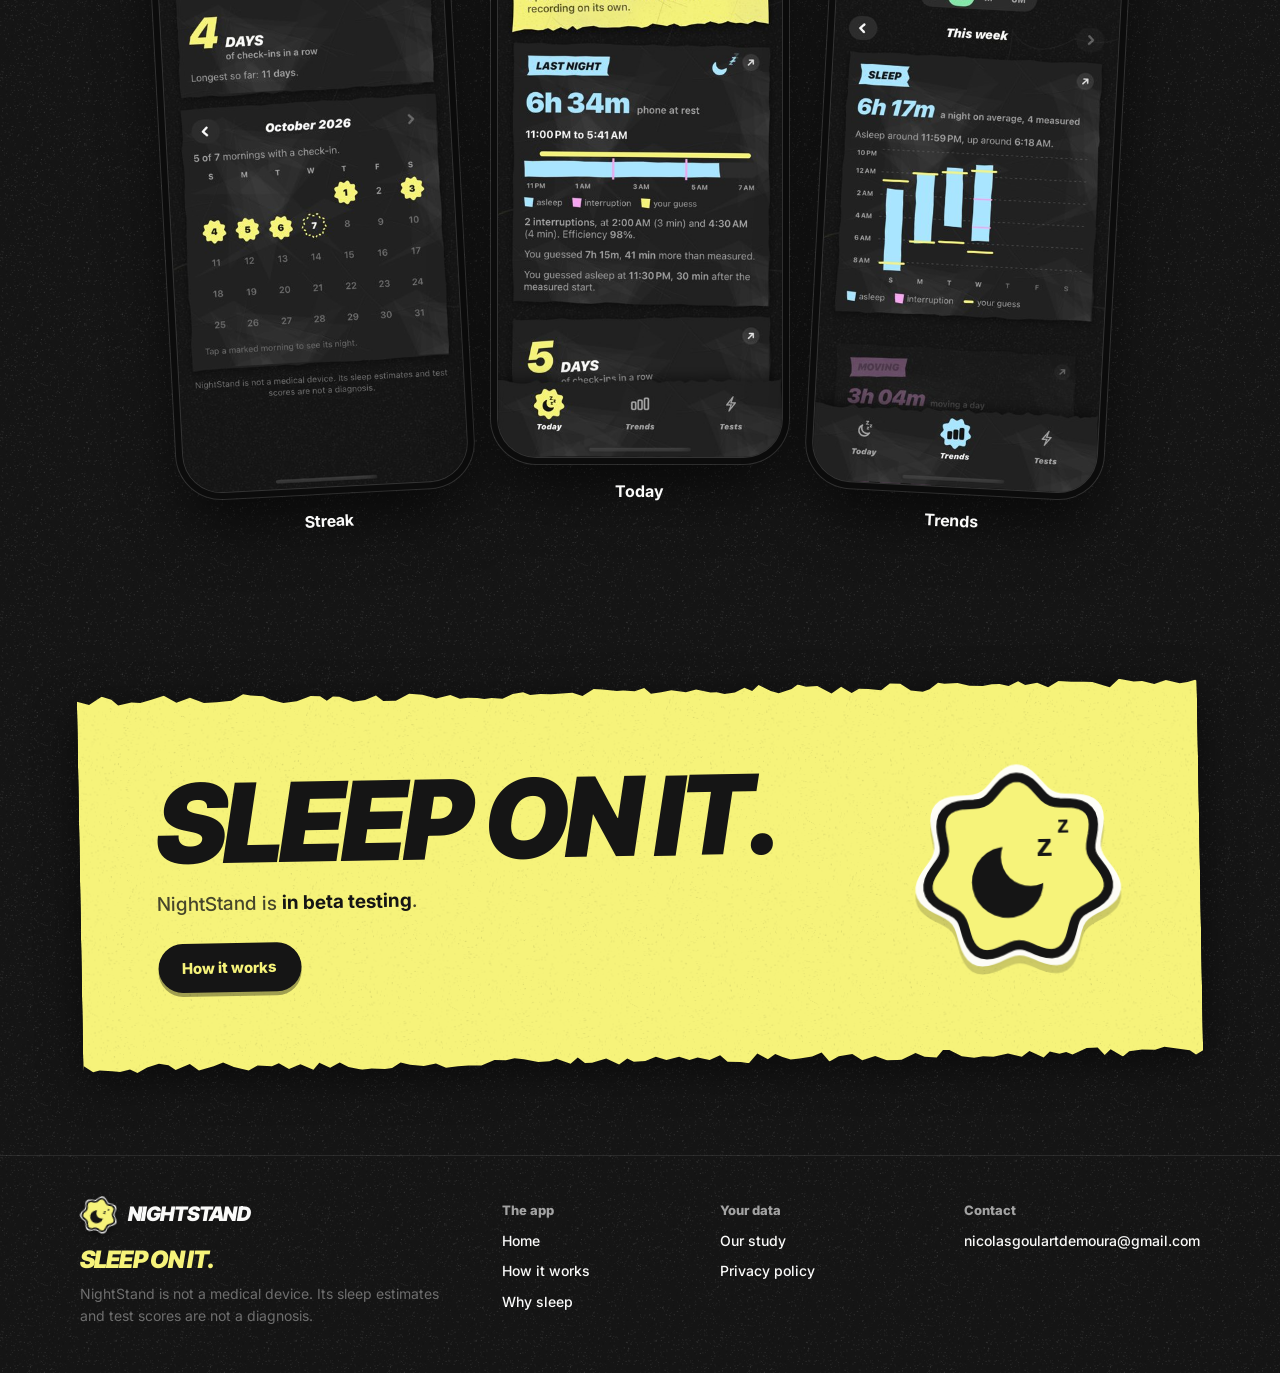
==== commit cccf3e41: "Update website" ====
--- a/index.html
+++ b/index.html
@@ -12,7 +12,7 @@
 <link rel="preconnect" href="https://fonts.googleapis.com">
 <link rel="preconnect" href="https://fonts.gstatic.com" crossorigin>
 <link href="https://fonts.googleapis.com/css2?family=Inter:wght@400;500;600;700;800;900&family=Inter+Tight:ital,wght@0,800;1,800;1,900&display=swap" rel="stylesheet">
-<link rel="stylesheet" href="/a/site.css?v=93d359f3ac">
+<link rel="stylesheet" href="/a/site.css?v=1c4269dba2">
 <script>document.documentElement.classList.add("js")</script>
 </head>
 <body data-page="home" data-api="https://mtzppuynickaaeehukqs.supabase.co/functions/v1/motion">
--- a/a/site.css
+++ b/a/site.css
@@ -310,6 +310,8 @@
 .stamp .turn { position:absolute; inset:0; animation:spin 18s linear infinite; }
 .stamp text { font:italic 900 13.5px var(--display); fill:var(--paper-ink); text-transform:uppercase; }
 .stamp .moon { width:58px; height:58px; position:relative; }
+/* Beside the wide cut the stamp hangs off the lower left corner, clear of the film's caption. */
+.hero.wide-film .stamp { left:-52px; bottom:-56px; }
 .js .hero .film-spot { opacity:0; animation:fade 1s var(--ease) forwards .45s; }
 @media (max-width:760px) {
   .hero.split { text-align:center; }
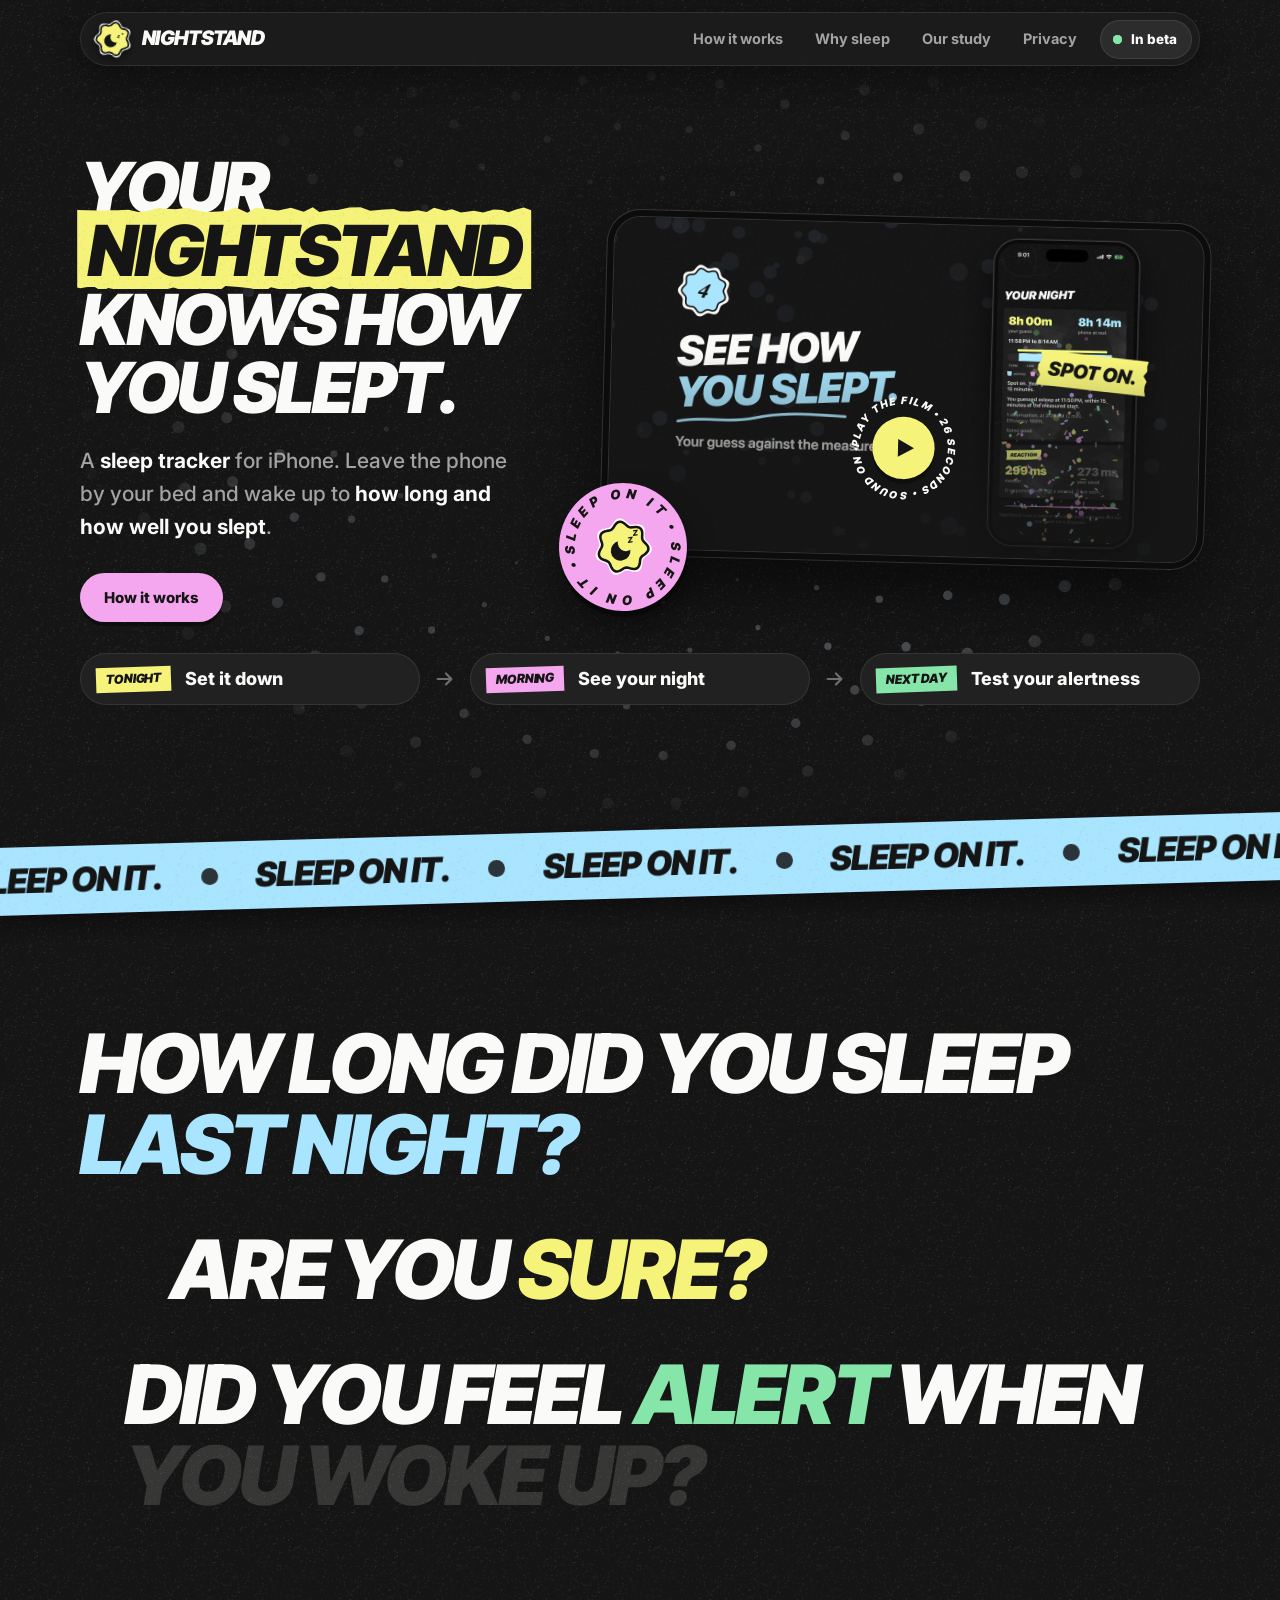
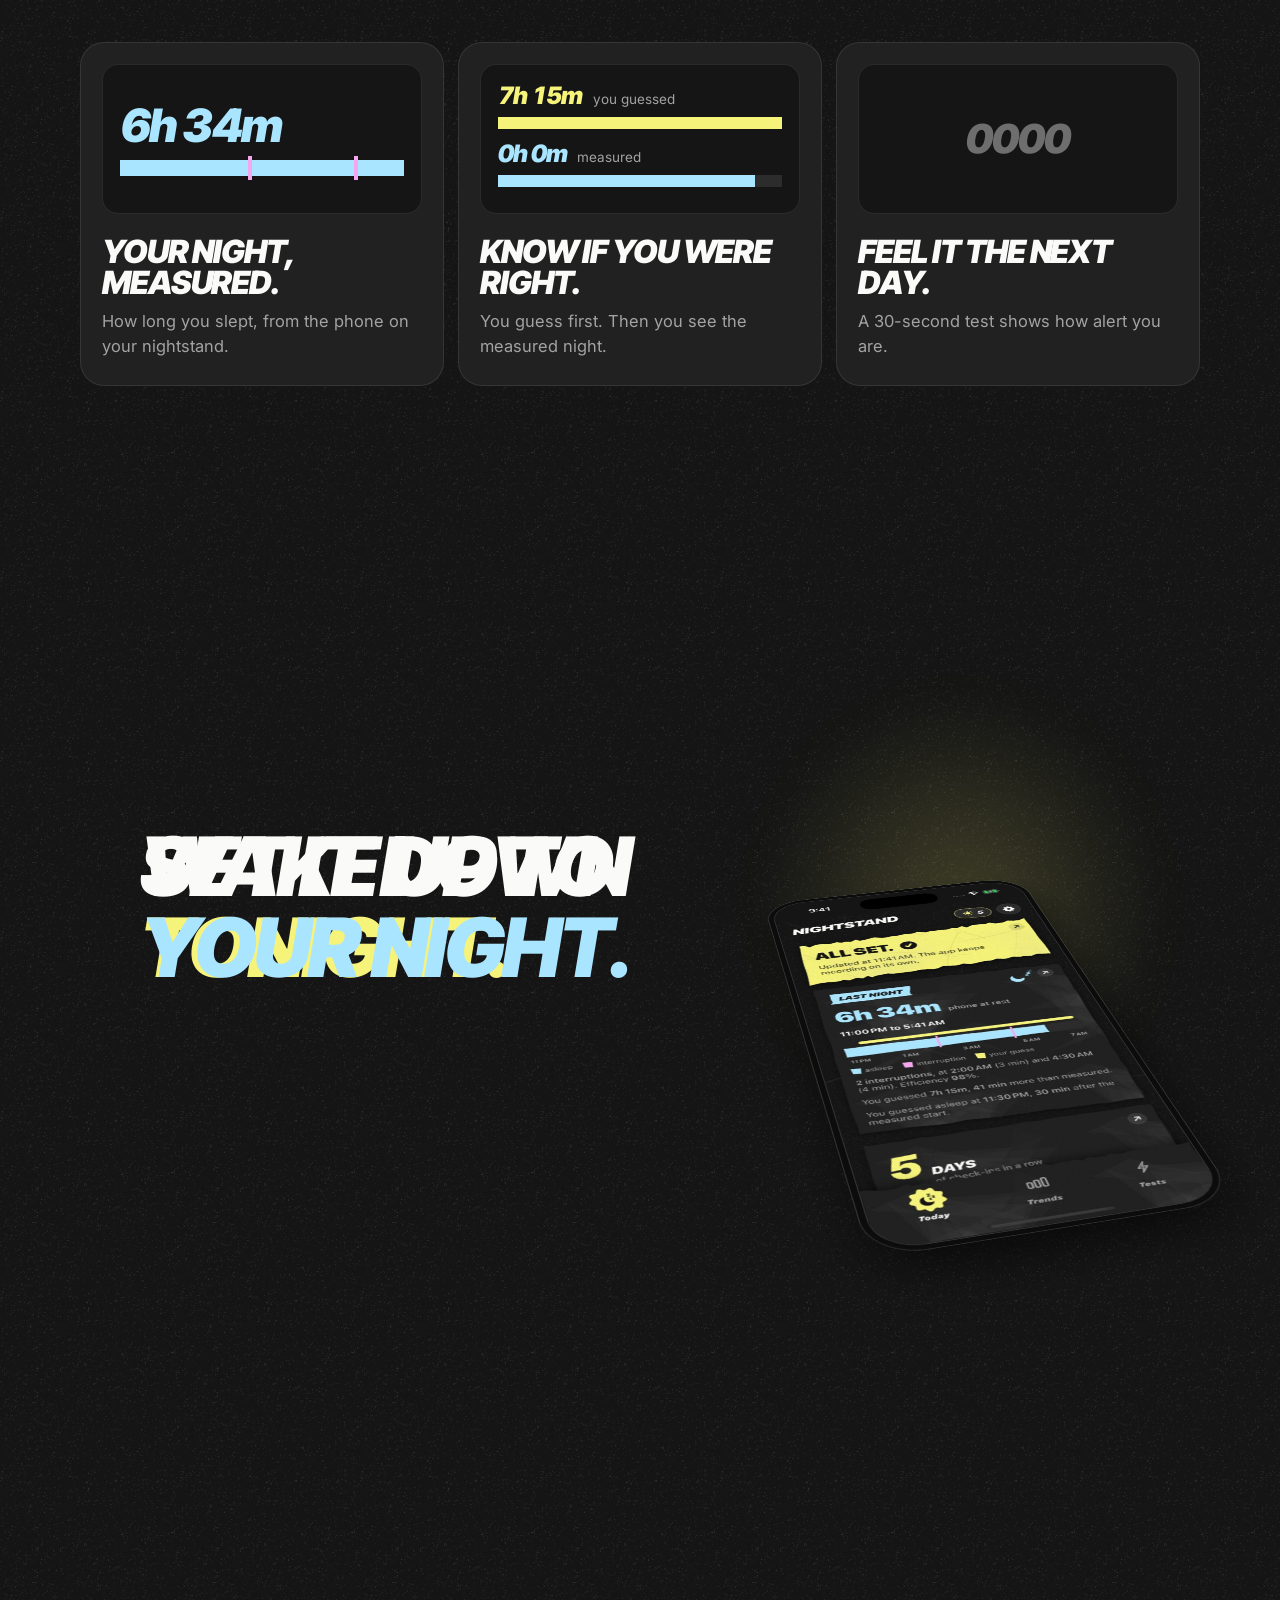
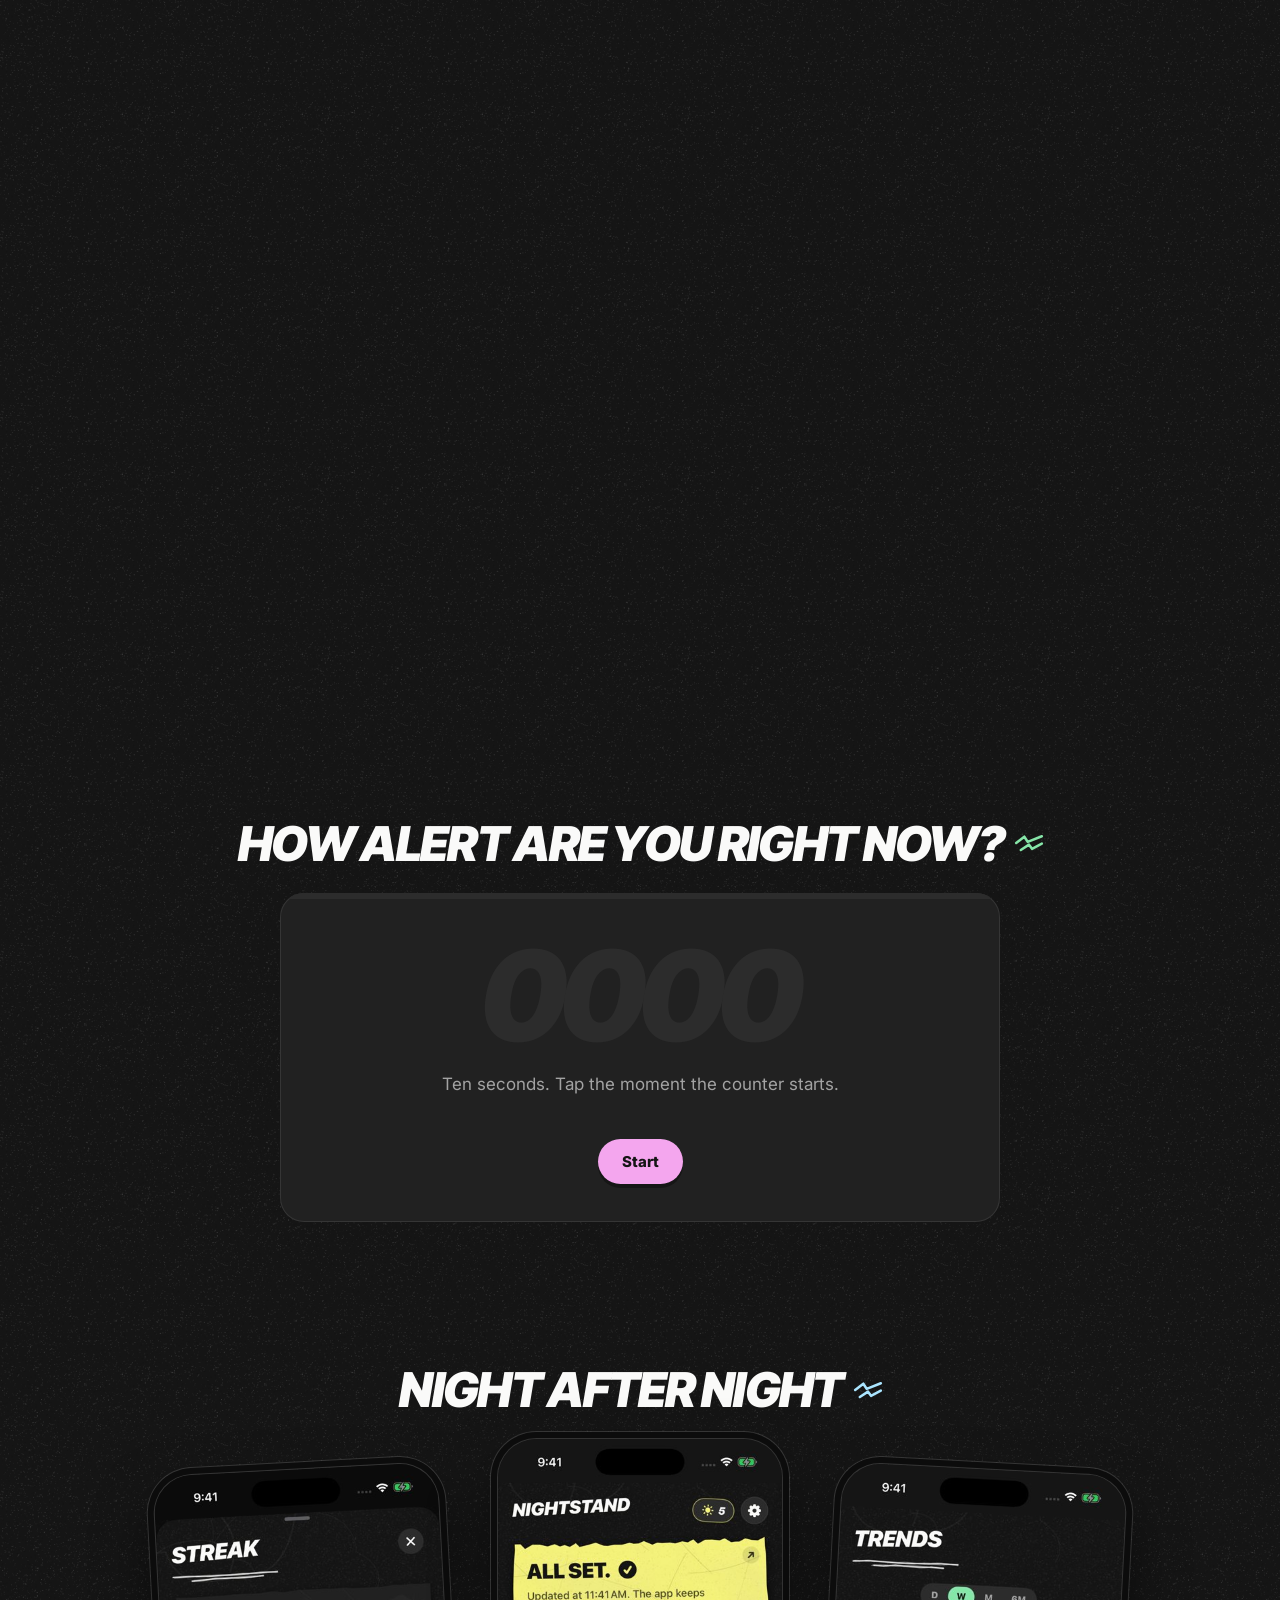
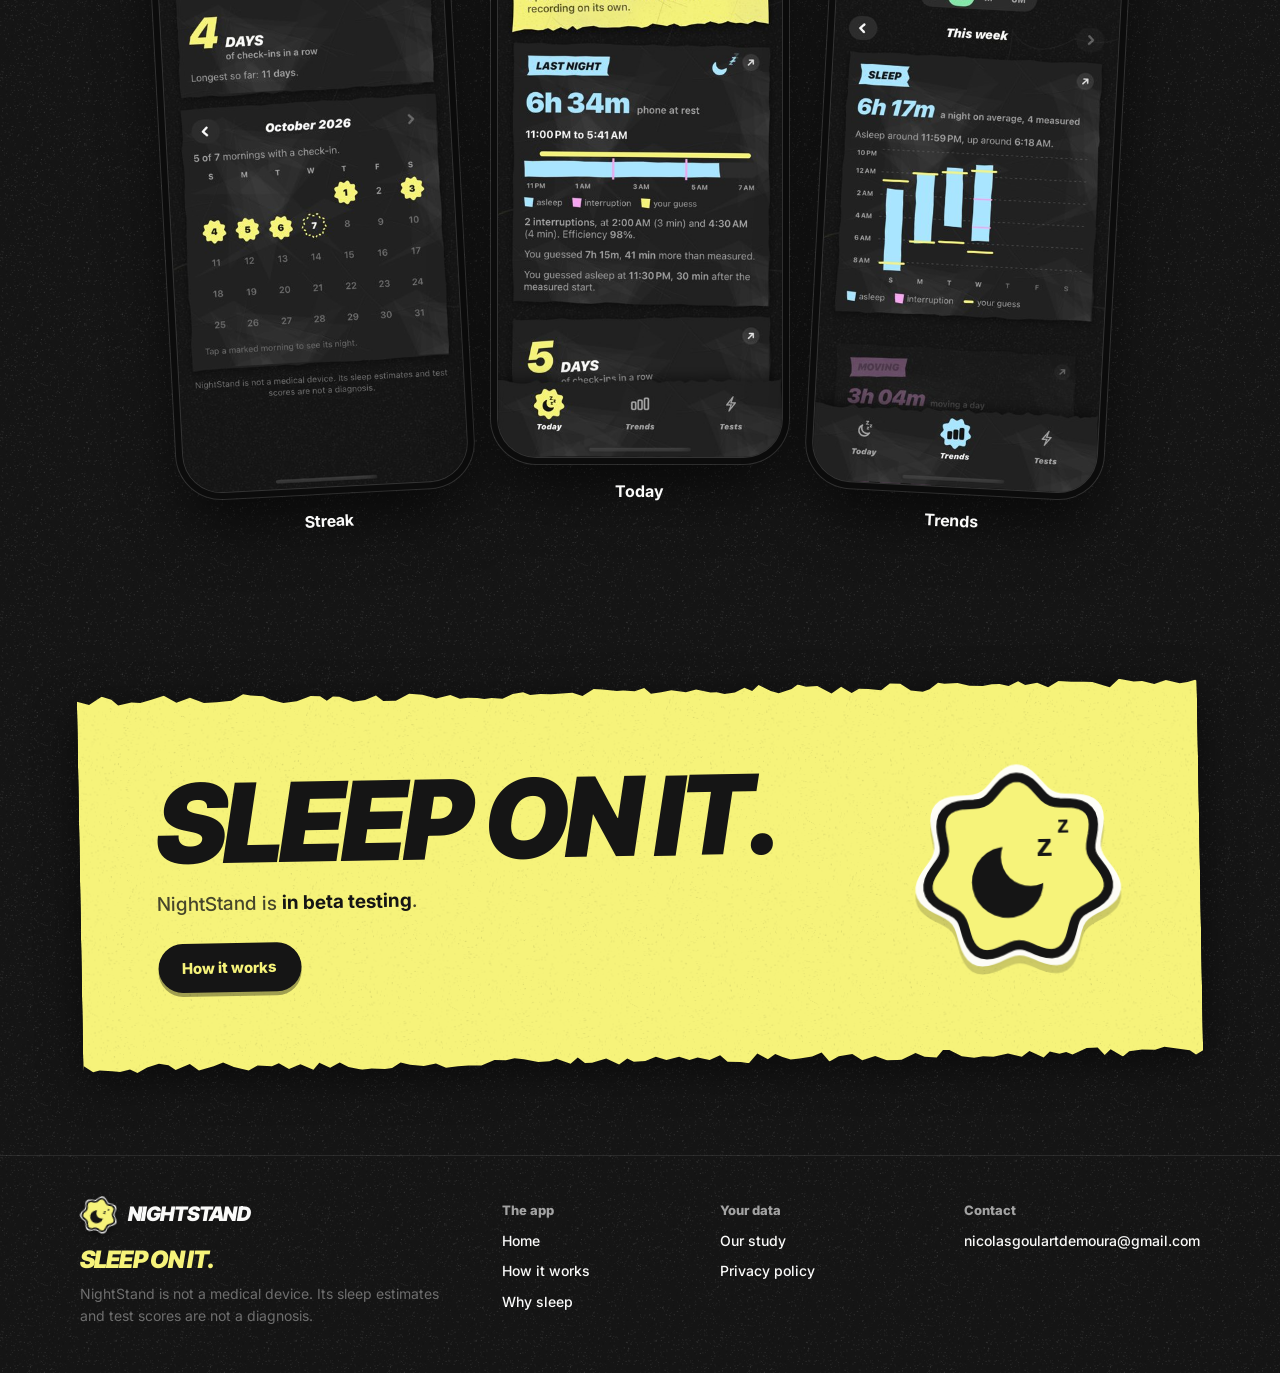
==== commit 6c657f5d: "Update website" ====
--- a/index.html
+++ b/index.html
@@ -231,6 +231,6 @@
   document.querySelector("link[rel=icon]").href = "data:image/svg+xml," + encodeURIComponent(sticker);
 })();
 </script>
-<script src="/a/site.js?v=6f05bd9725"></script>
+<script src="/a/site.js?v=39a0357089"></script>
 </body>
 </html>
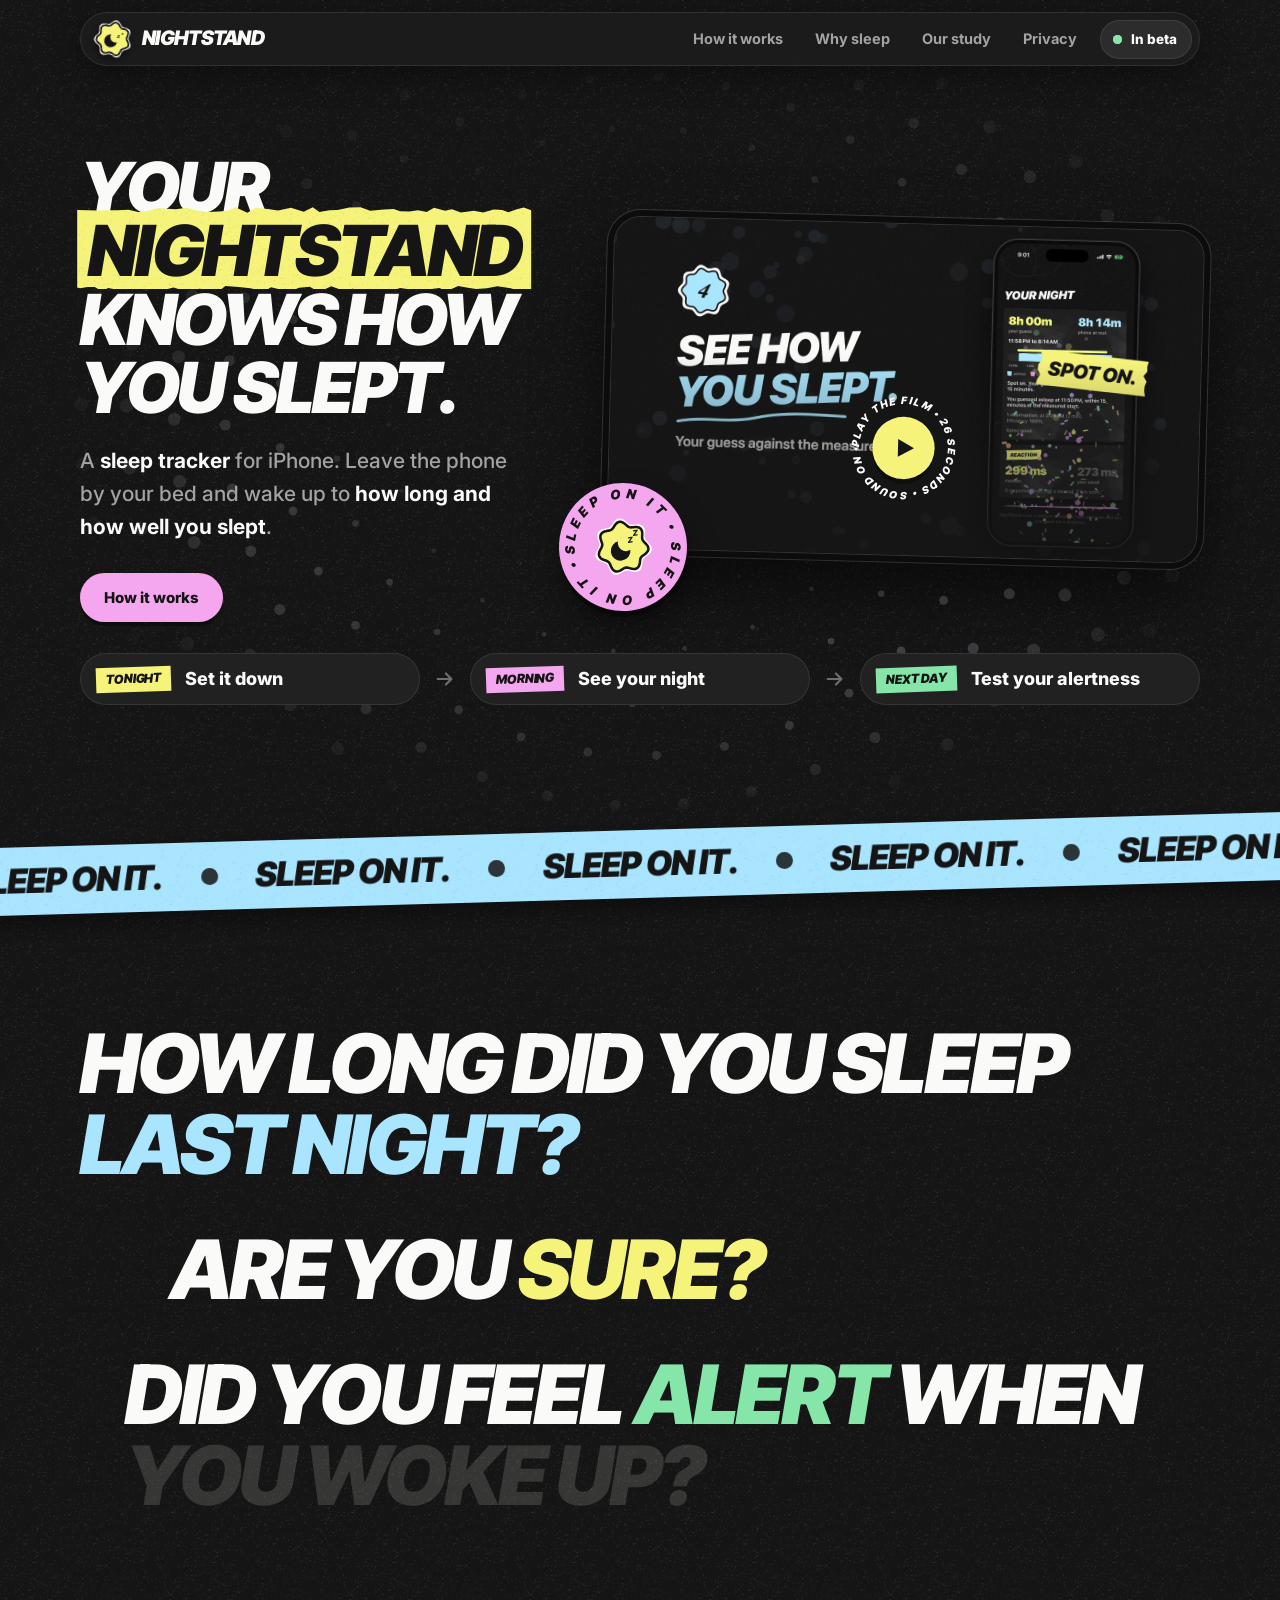
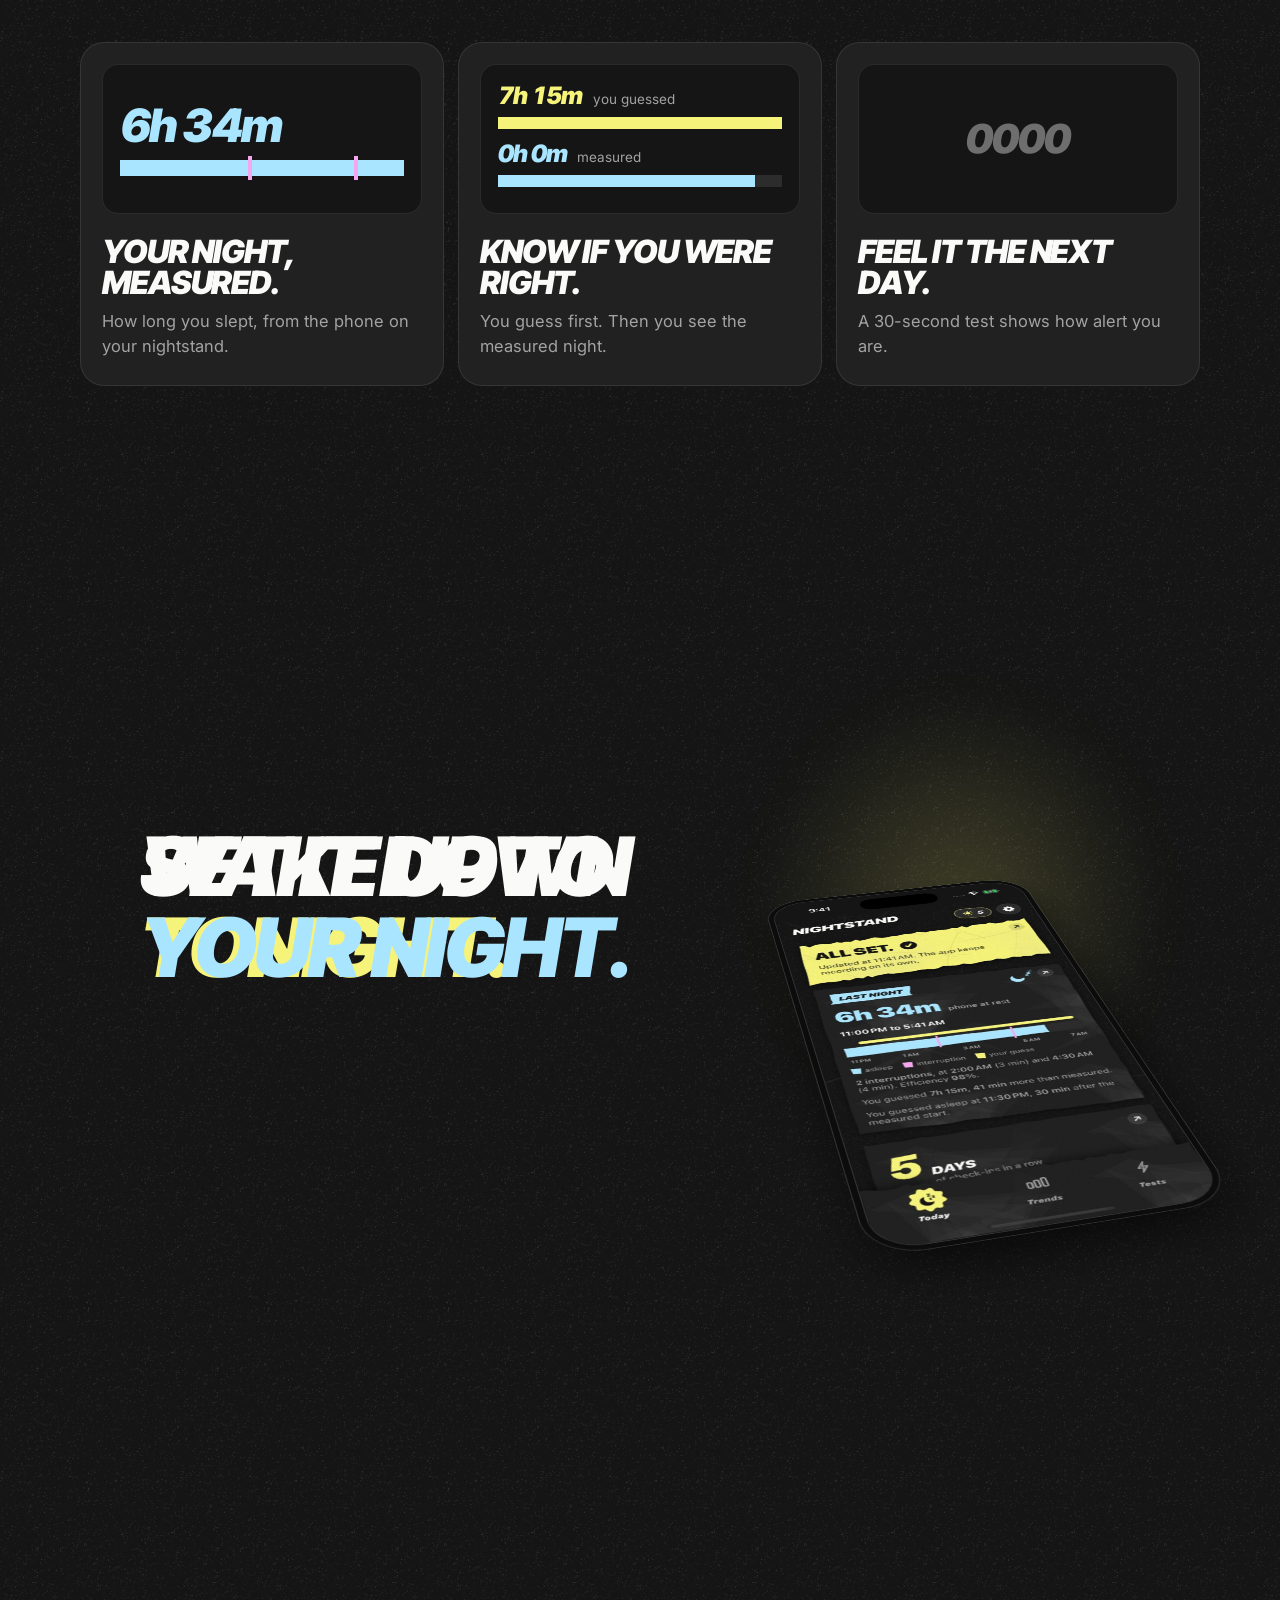
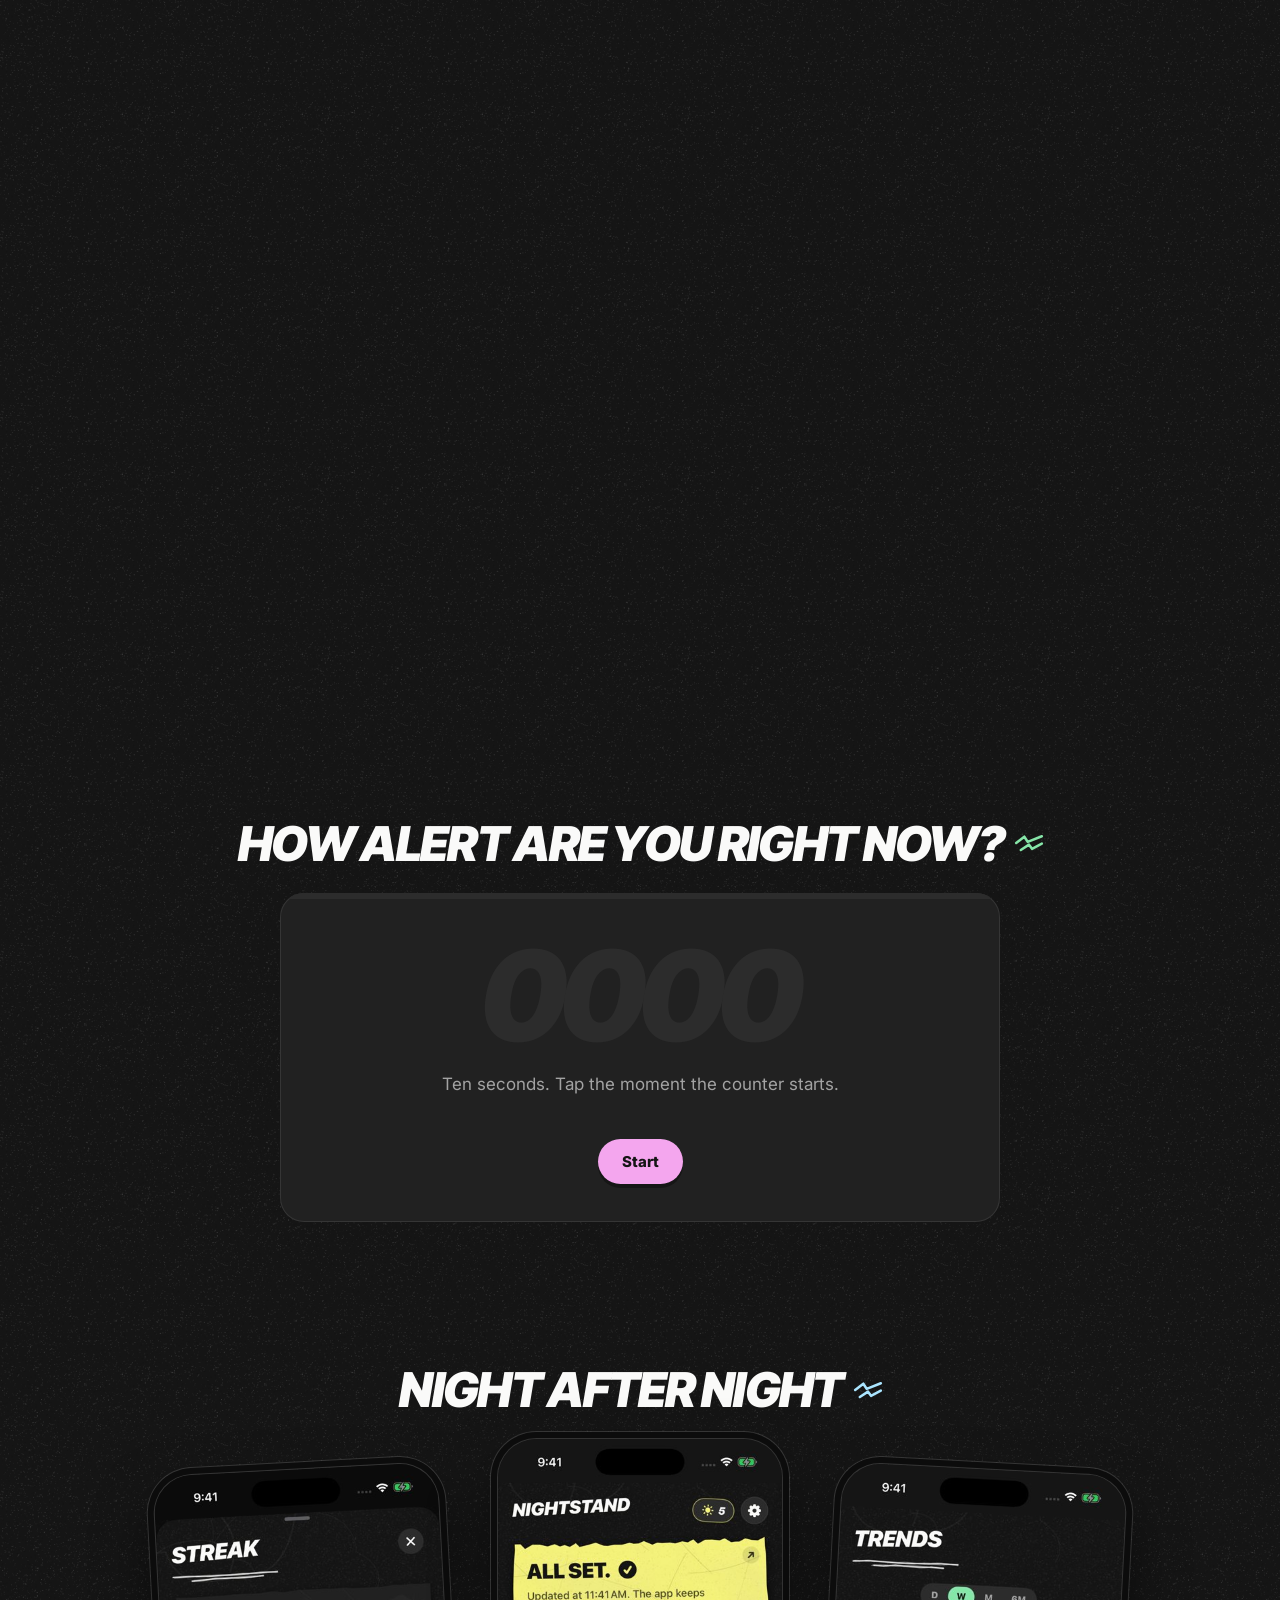
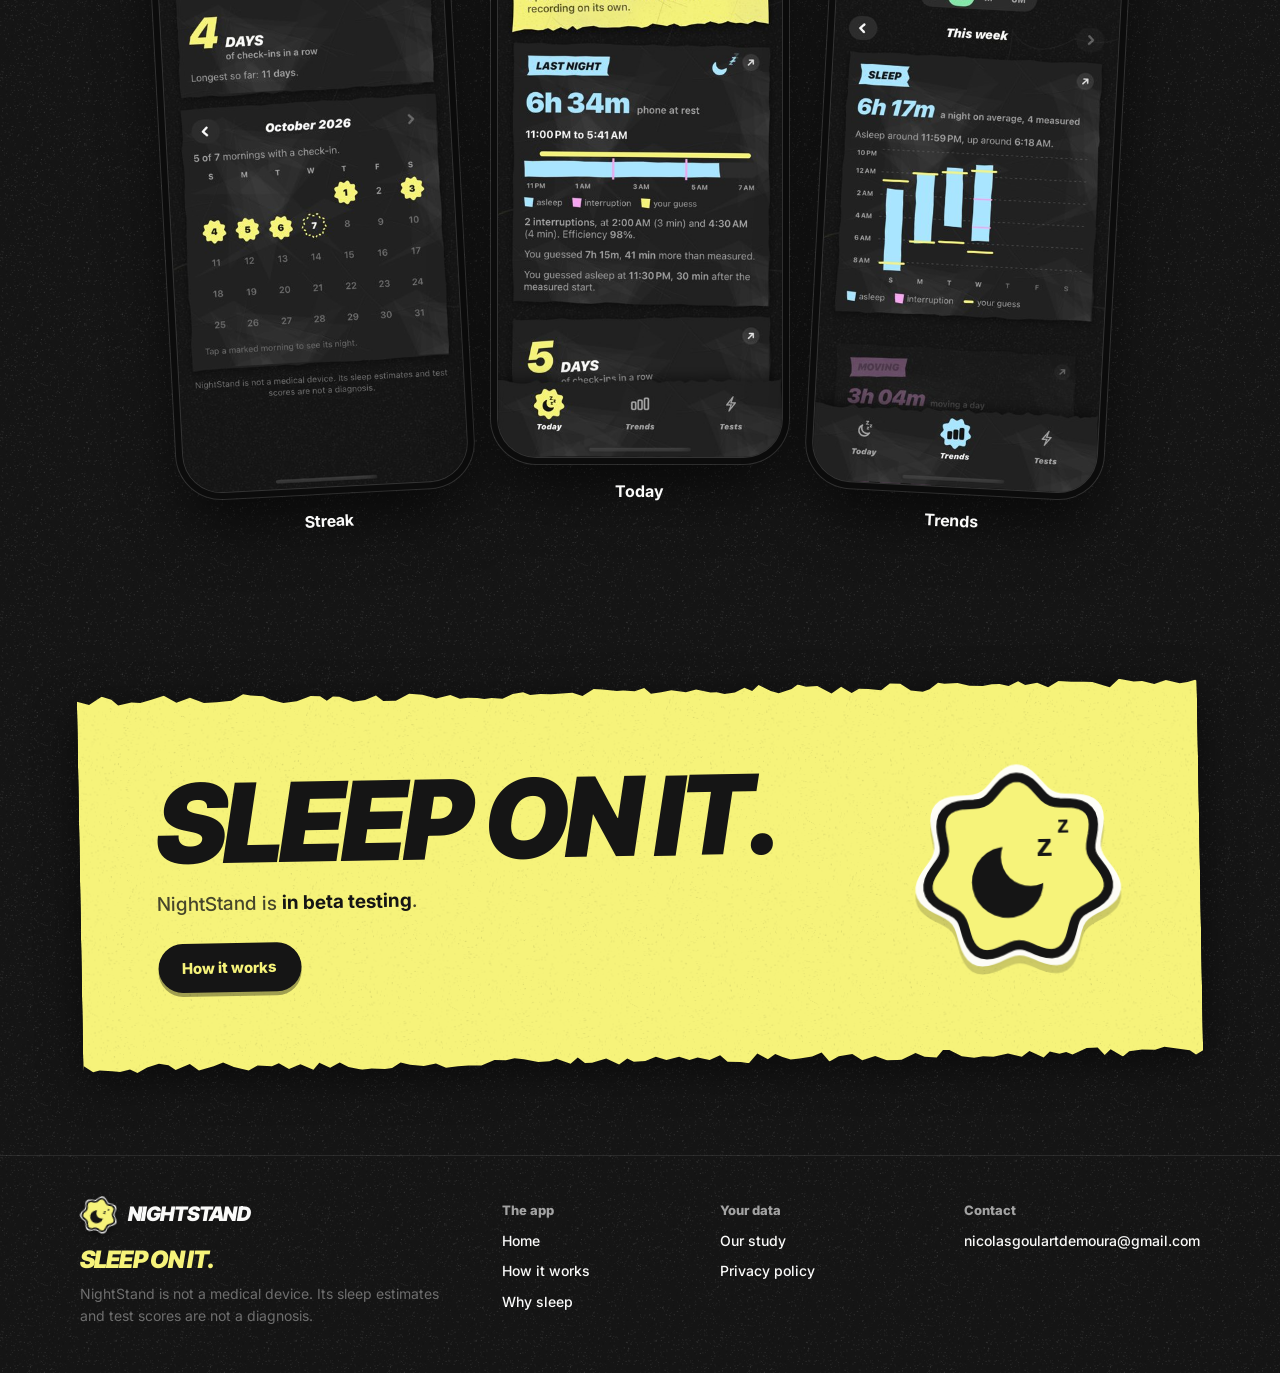
==== commit a847e9ec: "Update website" ====
--- a/index.html
+++ b/index.html
@@ -43,7 +43,7 @@
       </div>
       <div class="film-spot">
       <div class="reel" id="film">
-        <video playsinline muted loop preload="none" poster="/a/film.jpg?v=30fbd95a48" src="https://mtzppuynickaaeehukqs.supabase.co/storage/v1/object/public/site-media/nightstand_film_v3_tall.mp4" data-wide-src="https://mtzppuynickaaeehukqs.supabase.co/storage/v1/object/public/site-media/nightstand_film_v3_wide.mp4" data-wide-poster="/a/film_wide.jpg?v=62619fb902"></video>
+        <video playsinline muted loop preload="none" poster="/a/film.jpg?v=30fbd95a48" src="https://mtzppuynickaaeehukqs.supabase.co/storage/v1/object/public/site-media/nightstand_film_v4_tall.mp4" data-wide-src="https://mtzppuynickaaeehukqs.supabase.co/storage/v1/object/public/site-media/nightstand_film_v4_wide.mp4" data-wide-poster="/a/film_wide.jpg?v=62619fb902"></video>
         <button class="play" type="button" aria-label="Play the 26-second film">
           <span class="disc">
             <svg class="ring" viewBox="0 0 132 132" aria-hidden="true"><defs><path id="ring" d="M66 66m-54 0a54 54 0 1 1 108 0a54 54 0 1 1-108 0"/></defs>
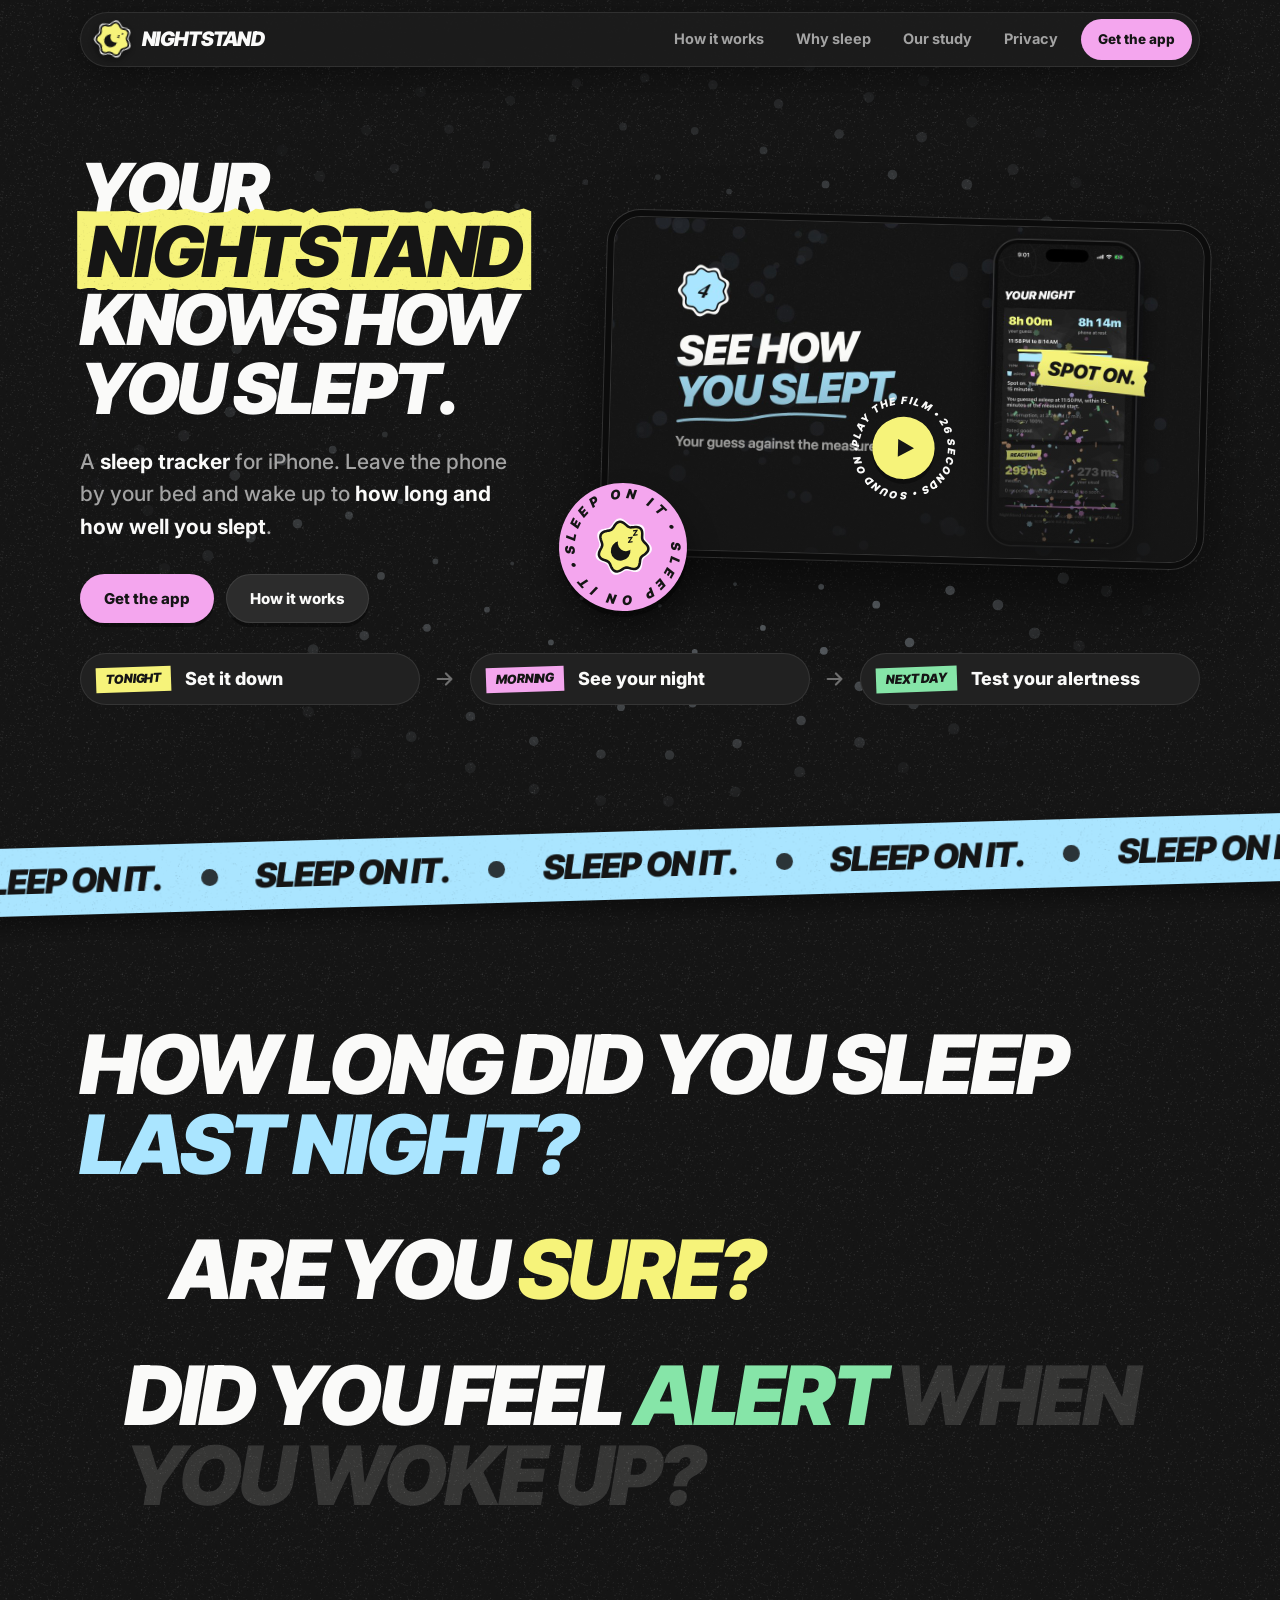
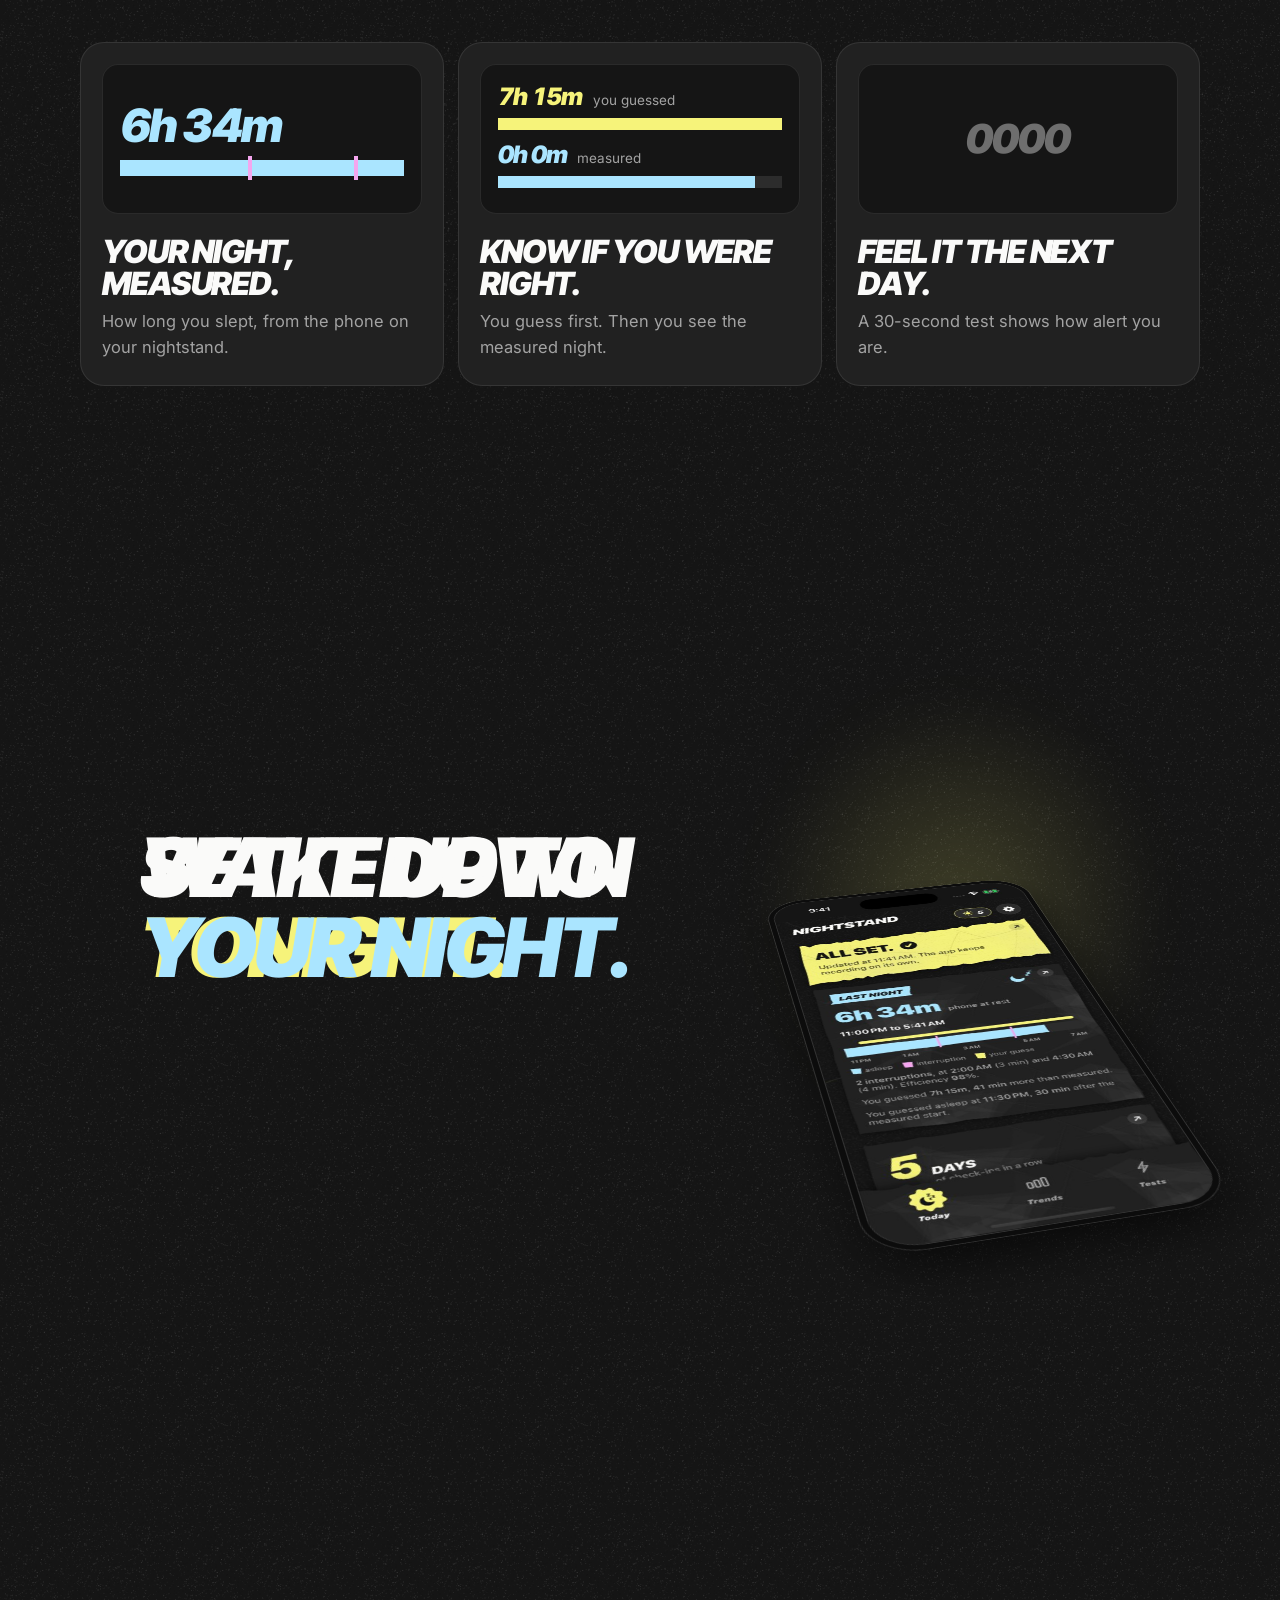
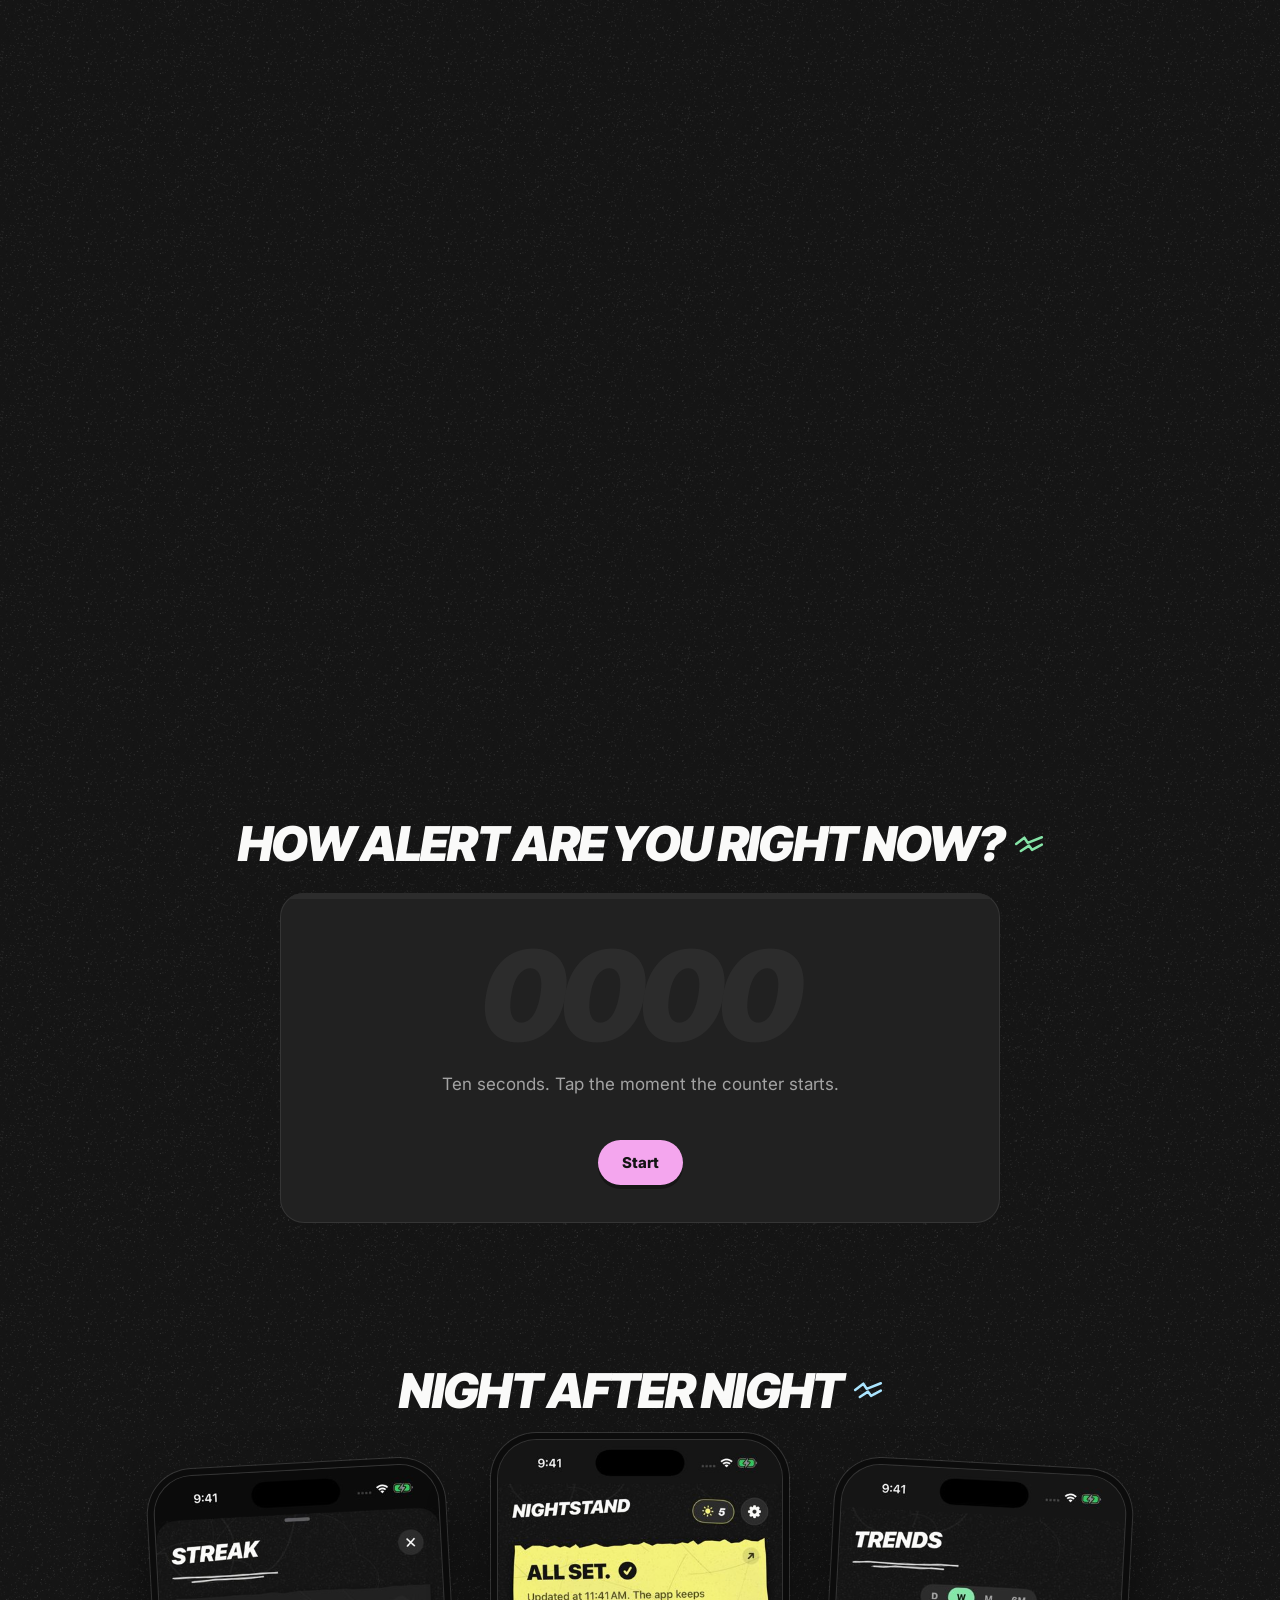
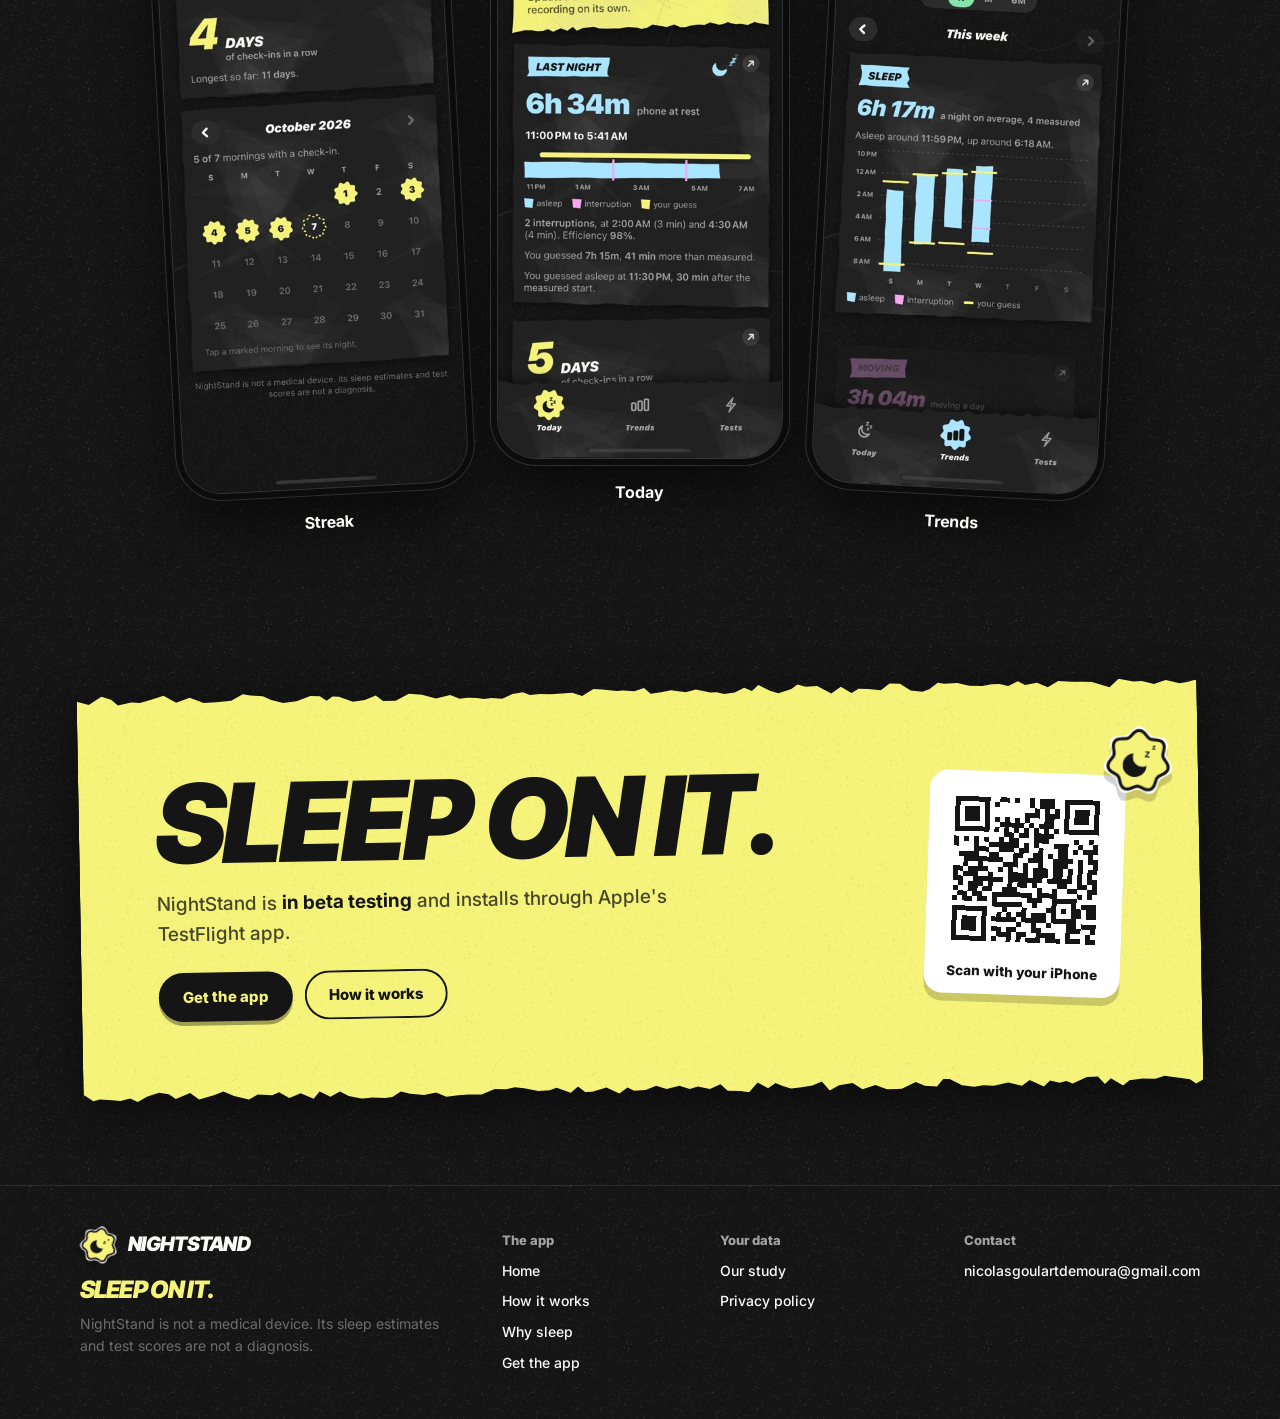
==== commit a41bc11c: "Update website" ====
--- a/index.html
+++ b/index.html
@@ -12,7 +12,7 @@
 <link rel="preconnect" href="https://fonts.googleapis.com">
 <link rel="preconnect" href="https://fonts.gstatic.com" crossorigin>
 <link href="https://fonts.googleapis.com/css2?family=Inter:wght@400;500;600;700;800;900&family=Inter+Tight:ital,wght@0,800;1,800;1,900&display=swap" rel="stylesheet">
-<link rel="stylesheet" href="/a/site.css?v=1c4269dba2">
+<link rel="stylesheet" href="/a/site.css?v=841a371dd9">
 <script>document.documentElement.classList.add("js")</script>
 </head>
 <body data-page="home" data-api="https://mtzppuynickaaeehukqs.supabase.co/functions/v1/motion">
@@ -24,7 +24,7 @@
     <a href="/study">Our study</a>
     <a href="/privacy">Privacy</a>
   </nav>
-  <span class="beta"><i class="dot"></i>In beta</span>
+  <a class="pill get" href="https://testflight.apple.com/join/fPsaZY5A">Get the app</a>
   <button class="menu" type="button" aria-expanded="false" aria-controls="links">Menu</button>
 </header>
 
@@ -39,7 +39,7 @@
           <span class="line" style="--i:2"><span>you slept.</span></span>
         </h1>
         <p class="lede">A <b>sleep tracker</b> for iPhone. Leave the phone by your bed and wake up to <b>how long and how well you slept</b>.</p>
-        <div class="cta"><a class="pill" href="/how">How it works</a></div>
+        <div class="cta"><a class="pill" href="https://testflight.apple.com/join/fPsaZY5A">Get the app</a><a class="pill quiet" href="/how">How it works</a></div>
       </div>
       <div class="film-spot">
       <div class="reel" id="film">
@@ -156,10 +156,10 @@
     <div class="band torn" data-depth="10">
       <div>
         <h2 class="display">Sleep on it.</h2>
-        <p>NightStand is <b>in beta testing</b>.</p>
-        <div class="cta"><a class="pill dark" href="/how">How it works</a></div>
-      </div>
-      <span data-sticker="big" aria-hidden="true"></span>
+        <p>NightStand is <b>in beta testing</b> and installs through Apple's TestFlight app.</p>
+        <div class="cta"><a class="pill dark" href="https://testflight.apple.com/join/fPsaZY5A">Get the app</a><a class="pill quiet" href="/how">How it works</a></div>
+      </div>
+      <figure class="scan"><span data-sticker="big" aria-hidden="true"></span><svg class="qr" viewBox="0 0 37 37" role="img" aria-label="QR code of the download link" shape-rendering="crispEdges"><rect width="37" height="37" fill="#fff"/><path fill="#151515" d="M4 4h7v1h-7zM13 4h2v1h-2zM16 4h1v1h-1zM19 4h1v1h-1zM21 4h3v1h-3zM26 4h7v1h-7zM4 5h1v1h-1zM10 5h1v1h-1zM12 5h1v1h-1zM19 5h1v1h-1zM21 5h3v1h-3zM26 5h1v1h-1zM32 5h1v1h-1zM4 6h1v1h-1zM6 6h3v1h-3zM10 6h1v1h-1zM20 6h1v1h-1zM22 6h1v1h-1zM24 6h1v1h-1zM26 6h1v1h-1zM28 6h3v1h-3zM32 6h1v1h-1zM4 7h1v1h-1zM6 7h3v1h-3zM10 7h1v1h-1zM18 7h3v1h-3zM22 7h3v1h-3zM26 7h1v1h-1zM28 7h3v1h-3zM32 7h1v1h-1zM4 8h1v1h-1zM6 8h3v1h-3zM10 8h1v1h-1zM12 8h1v1h-1zM14 8h1v1h-1zM16 8h1v1h-1zM18 8h1v1h-1zM22 8h2v1h-2zM26 8h1v1h-1zM28 8h3v1h-3zM32 8h1v1h-1zM4 9h1v1h-1zM10 9h1v1h-1zM13 9h5v1h-5zM19 9h1v1h-1zM21 9h3v1h-3zM26 9h1v1h-1zM32 9h1v1h-1zM4 10h7v1h-7zM12 10h1v1h-1zM14 10h1v1h-1zM16 10h1v1h-1zM18 10h1v1h-1zM20 10h1v1h-1zM22 10h1v1h-1zM24 10h1v1h-1zM26 10h7v1h-7zM14 11h2v1h-2zM17 11h2v1h-2zM20 11h4v1h-4zM4 12h1v1h-1zM6 12h1v1h-1zM8 12h1v1h-1zM10 12h1v1h-1zM13 12h1v1h-1zM15 12h2v1h-2zM20 12h3v1h-3zM28 12h1v1h-1zM31 12h1v1h-1zM4 13h1v1h-1zM8 13h1v1h-1zM11 13h6v1h-6zM18 13h1v1h-1zM20 13h1v1h-1zM24 13h3v1h-3zM29 13h1v1h-1zM32 13h1v1h-1zM8 14h3v1h-3zM13 14h3v1h-3zM17 14h2v1h-2zM21 14h1v1h-1zM25 14h2v1h-2zM28 14h1v1h-1zM30 14h3v1h-3zM5 15h4v1h-4zM11 15h2v1h-2zM16 15h2v1h-2zM20 15h2v1h-2zM23 15h1v1h-1zM25 15h2v1h-2zM31 15h1v1h-1zM6 16h8v1h-8zM16 16h1v1h-1zM19 16h3v1h-3zM24 16h4v1h-4zM29 16h1v1h-1zM31 16h2v1h-2zM6 17h1v1h-1zM9 17h1v1h-1zM14 17h3v1h-3zM18 17h1v1h-1zM21 17h1v1h-1zM24 17h3v1h-3zM29 17h1v1h-1zM32 17h1v1h-1zM4 18h2v1h-2zM7 18h4v1h-4zM13 18h1v1h-1zM15 18h1v1h-1zM18 18h1v1h-1zM20 18h3v1h-3zM24 18h2v1h-2zM27 18h1v1h-1zM29 18h1v1h-1zM31 18h2v1h-2zM4 19h1v1h-1zM6 19h3v1h-3zM11 19h1v1h-1zM15 19h4v1h-4zM20 19h3v1h-3zM24 19h2v1h-2zM27 19h1v1h-1zM29 19h1v1h-1zM31 19h1v1h-1zM4 20h2v1h-2zM8 20h6v1h-6zM15 20h7v1h-7zM23 20h5v1h-5zM29 20h1v1h-1zM31 20h2v1h-2zM5 21h1v1h-1zM7 21h3v1h-3zM11 21h1v1h-1zM15 21h1v1h-1zM17 21h2v1h-2zM20 21h1v1h-1zM25 21h2v1h-2zM29 21h2v1h-2zM32 21h1v1h-1zM4 22h1v1h-1zM7 22h2v1h-2zM10 22h2v1h-2zM14 22h3v1h-3zM21 22h1v1h-1zM24 22h1v1h-1zM27 22h2v1h-2zM31 22h2v1h-2zM5 23h2v1h-2zM8 23h2v1h-2zM12 23h8v1h-8zM21 23h4v1h-4zM29 23h1v1h-1zM31 23h1v1h-1zM4 24h1v1h-1zM6 24h2v1h-2zM9 24h2v1h-2zM12 24h1v1h-1zM19 24h3v1h-3zM24 24h5v1h-5zM12 25h6v1h-6zM20 25h1v1h-1zM24 25h1v1h-1zM28 25h1v1h-1zM30 25h3v1h-3zM4 26h7v1h-7zM14 26h1v1h-1zM18 26h1v1h-1zM23 26h2v1h-2zM26 26h1v1h-1zM28 26h2v1h-2zM31 26h2v1h-2zM4 27h1v1h-1zM10 27h1v1h-1zM13 27h1v1h-1zM15 27h1v1h-1zM17 27h2v1h-2zM20 27h3v1h-3zM24 27h1v1h-1zM28 27h2v1h-2zM31 27h2v1h-2zM4 28h1v1h-1zM6 28h3v1h-3zM10 28h1v1h-1zM12 28h5v1h-5zM18 28h5v1h-5zM24 28h5v1h-5zM4 29h1v1h-1zM6 29h3v1h-3zM10 29h1v1h-1zM17 29h1v1h-1zM20 29h1v1h-1zM23 29h1v1h-1zM27 29h2v1h-2zM30 29h3v1h-3zM4 30h1v1h-1zM6 30h3v1h-3zM10 30h1v1h-1zM12 30h2v1h-2zM15 30h2v1h-2zM20 30h2v1h-2zM27 30h3v1h-3zM32 30h1v1h-1zM4 31h1v1h-1zM10 31h1v1h-1zM13 31h3v1h-3zM17 31h2v1h-2zM21 31h4v1h-4zM27 31h1v1h-1zM31 31h1v1h-1zM4 32h7v1h-7zM12 32h1v1h-1zM15 32h1v1h-1zM17 32h1v1h-1zM19 32h3v1h-3zM23 32h3v1h-3zM27 32h3v1h-3zM31 32h2v1h-2z"/></svg><figcaption>Scan with your iPhone</figcaption></figure>
     </div>
   </section>
 </main>
@@ -170,7 +170,7 @@
     <p class="display motto">Sleep on it.</p>
     <p class="note">NightStand is not a medical device. Its sleep estimates and test scores are not a diagnosis.</p>
   </div>
-  <div><h4>The app</h4><ul><li><a href="/">Home</a></li><li><a href="/how">How it works</a></li><li><a href="/why">Why sleep</a></li></ul></div>
+  <div><h4>The app</h4><ul><li><a href="/">Home</a></li><li><a href="/how">How it works</a></li><li><a href="/why">Why sleep</a></li><li><a href="https://testflight.apple.com/join/fPsaZY5A">Get the app</a></li></ul></div>
   <div><h4>Your data</h4><ul><li><a href="/study">Our study</a></li><li><a href="/privacy">Privacy policy</a></li></ul></div>
   <div><h4>Contact</h4><ul><li><a href="mailto:nicolasgoulartdemoura@gmail.com">nicolasgoulartdemoura@gmail.com</a></li></ul></div>
 </div></footer>
--- a/a/site.css
+++ b/a/site.css
@@ -65,19 +65,24 @@
            transition:color .2s, background .2s; }
 .links a:hover { color:var(--ink); background:rgba(255,255,255,.06); }
 .links a[aria-current="page"] { color:var(--paper-ink); background:var(--yellow); }
-.beta { display:inline-flex; align-items:center; gap:9px; font-size:13.5px; font-weight:800; color:var(--ink);
-        background:var(--raised); border-radius:999px; padding:9px 15px 9px 13px; box-shadow:inset 0 0 0 1px var(--edge); white-space:nowrap; }
+.nav .get, .nav .get:hover { font-size:13.5px; padding:10px 17px; box-shadow:none; white-space:nowrap; }
 .menu { display:none; font:800 14px var(--body); color:var(--ink); background:var(--raised); border:0; border-radius:999px;
         padding:10px 16px; cursor:pointer; box-shadow:inset 0 0 0 1px var(--edge); }
 @media (max-width:760px) {
   .menu { display:block; }
-  .beta { display:none; }
   .links { position:absolute; top:calc(100% + 8px); left:0; right:0; flex-direction:column; align-items:stretch; gap:2px; padding:8px;
            border-radius:22px; background:rgba(30,30,30,.96); box-shadow:inset 0 0 0 1px var(--edge), 0 18px 40px rgba(0,0,0,.5);
            opacity:0; transform:translateY(-8px) scale(.98); pointer-events:none; transition:opacity .25s var(--ease), transform .25s var(--ease); }
   .links.open { opacity:1; transform:none; pointer-events:auto; }
   .links a { font-size:17px; padding:14px 16px; }
-}
+  /* Brand, button and Menu share one row of a phone. */
+  .nav { gap:6px; padding-left:10px; }
+  .brand { gap:7px; } .brand > span:first-child { flex:none; } .brand .display { font-size:17px; } .nav .sticker { width:32px; height:32px; }
+  .nav .get, .nav .get:hover { font-size:13px; padding:10px 13px; }
+  .menu { font-size:13px; padding:10px 13px; }
+}
+@media (max-width:374px) { .brand .display { display:none; } }
+@media (min-width:761px) and (max-width:860px) { .links a { padding:9px 10px; } }
 
 /* ---------- hero ---------- */
 .hero { position:relative; min-height:min(92svh, 900px); display:grid; place-items:center; text-align:center;
@@ -401,6 +406,17 @@
 .band .big { width:clamp(120px,18vw,210px); animation:sway 7s ease-in-out infinite; filter:drop-shadow(0 8px 0 rgba(0,0,0,.18)); }
 @keyframes sway { 0%,100% { transform:rotate(8deg); } 50% { transform:rotate(-10deg) scale(1.04); } }
 @media (max-width:700px) { .band { grid-template-columns:1fr; } .band .big { order:-1; } }
+.band .pill.quiet { color:var(--paper-ink); background:none; box-shadow:inset 0 0 0 2px var(--paper-ink); }
+/* The download link as a QR code, for a computer: a phone taps the button. */
+.scan { position:relative; margin:0; width:clamp(172px,17vw,196px); padding:6px 6px 12px; background:#fff; border-radius:18px; rotate:3deg;
+        box-shadow:0 8px 0 rgba(0,0,0,.18); }
+.scan .qr { width:100%; height:auto; border-radius:12px; }
+.scan figcaption { text-align:center; font-size:13.5px; font-weight:800; }
+/* The sticker stays on the card's white corner, clear of the code. */
+.scan [data-sticker] { position:absolute; right:-46px; top:-50px; }
+.band .scan .big { width:70px; }
+@media (max-width:700px) { .scan { display:contents; } .scan .qr, .scan figcaption { display:none; } .scan [data-sticker] { position:static; }
+                           .band .scan .big { width:clamp(120px,18vw,210px); } }
 
 /* ---------- night demo: from a still phone to a night ---------- */
 .demo { padding:clamp(18px,3vw,34px); display:grid; grid-template-columns:minmax(0,1fr); gap:22px; }
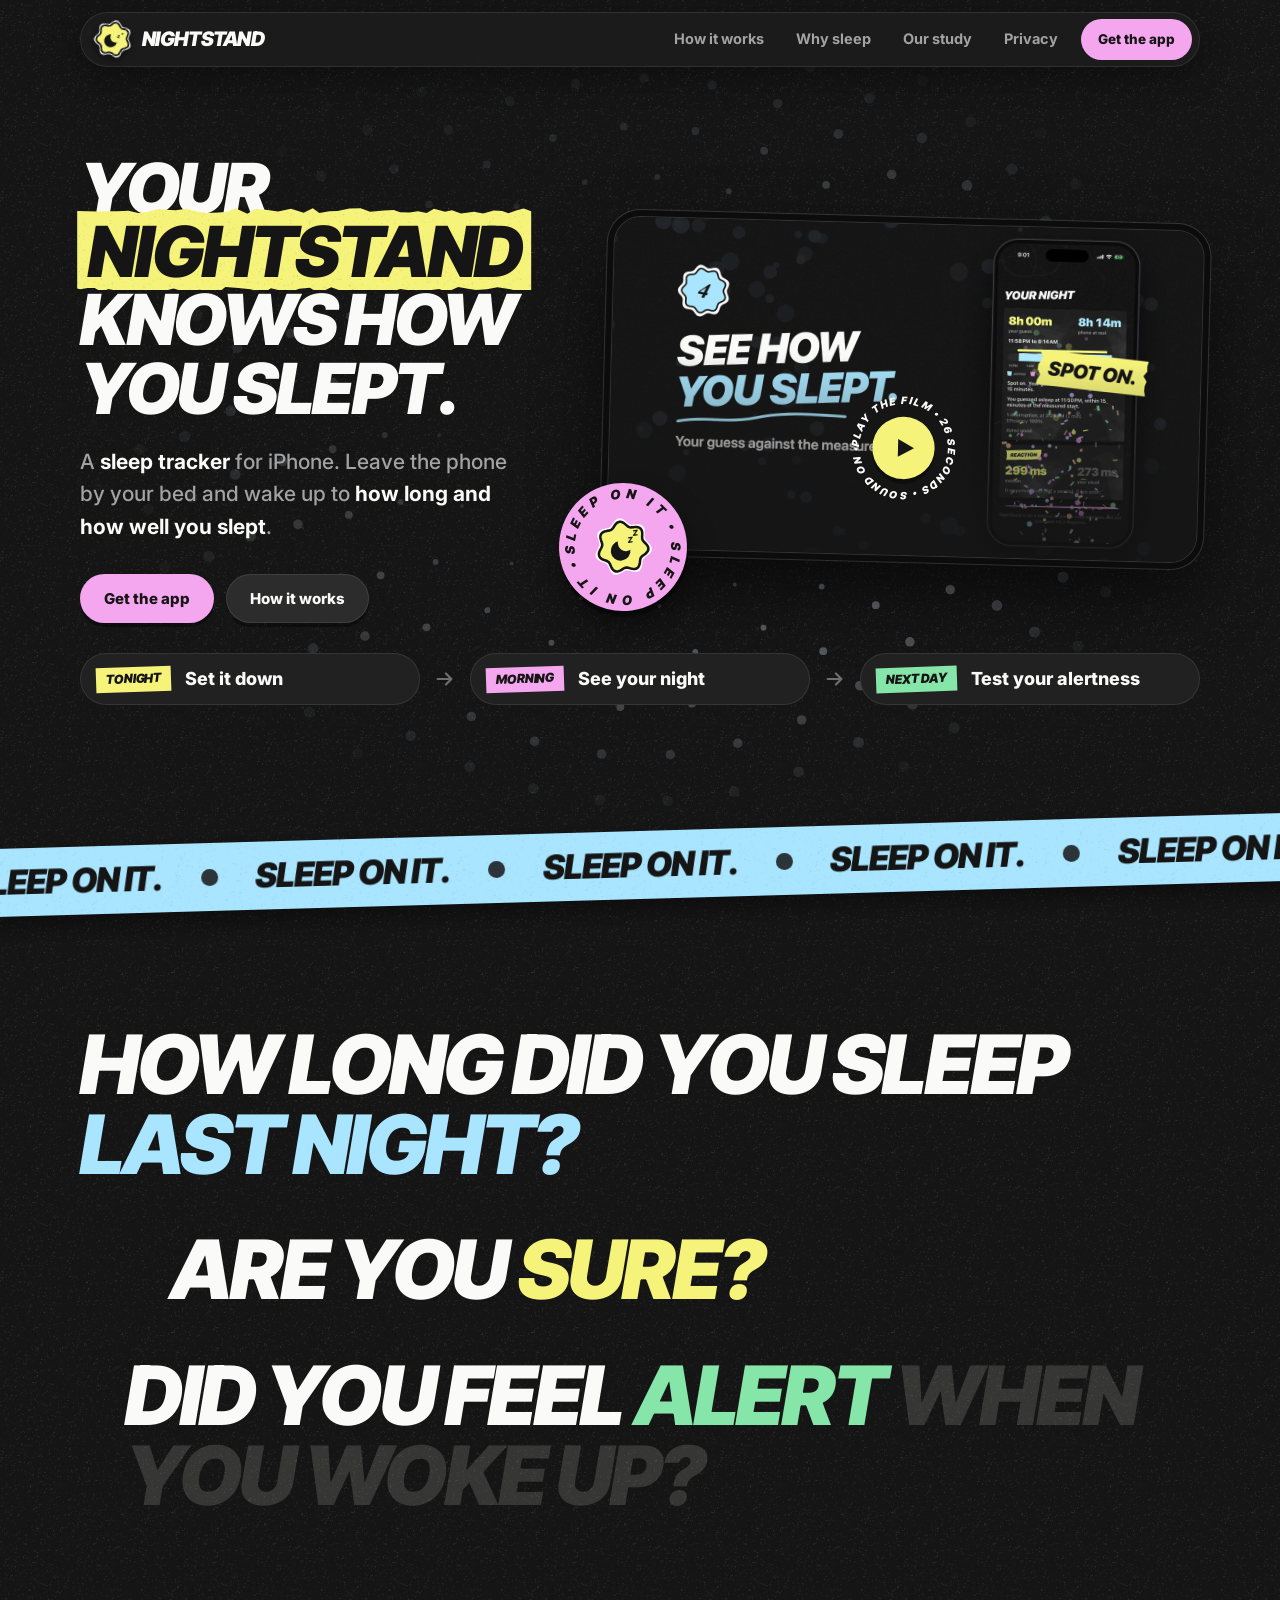
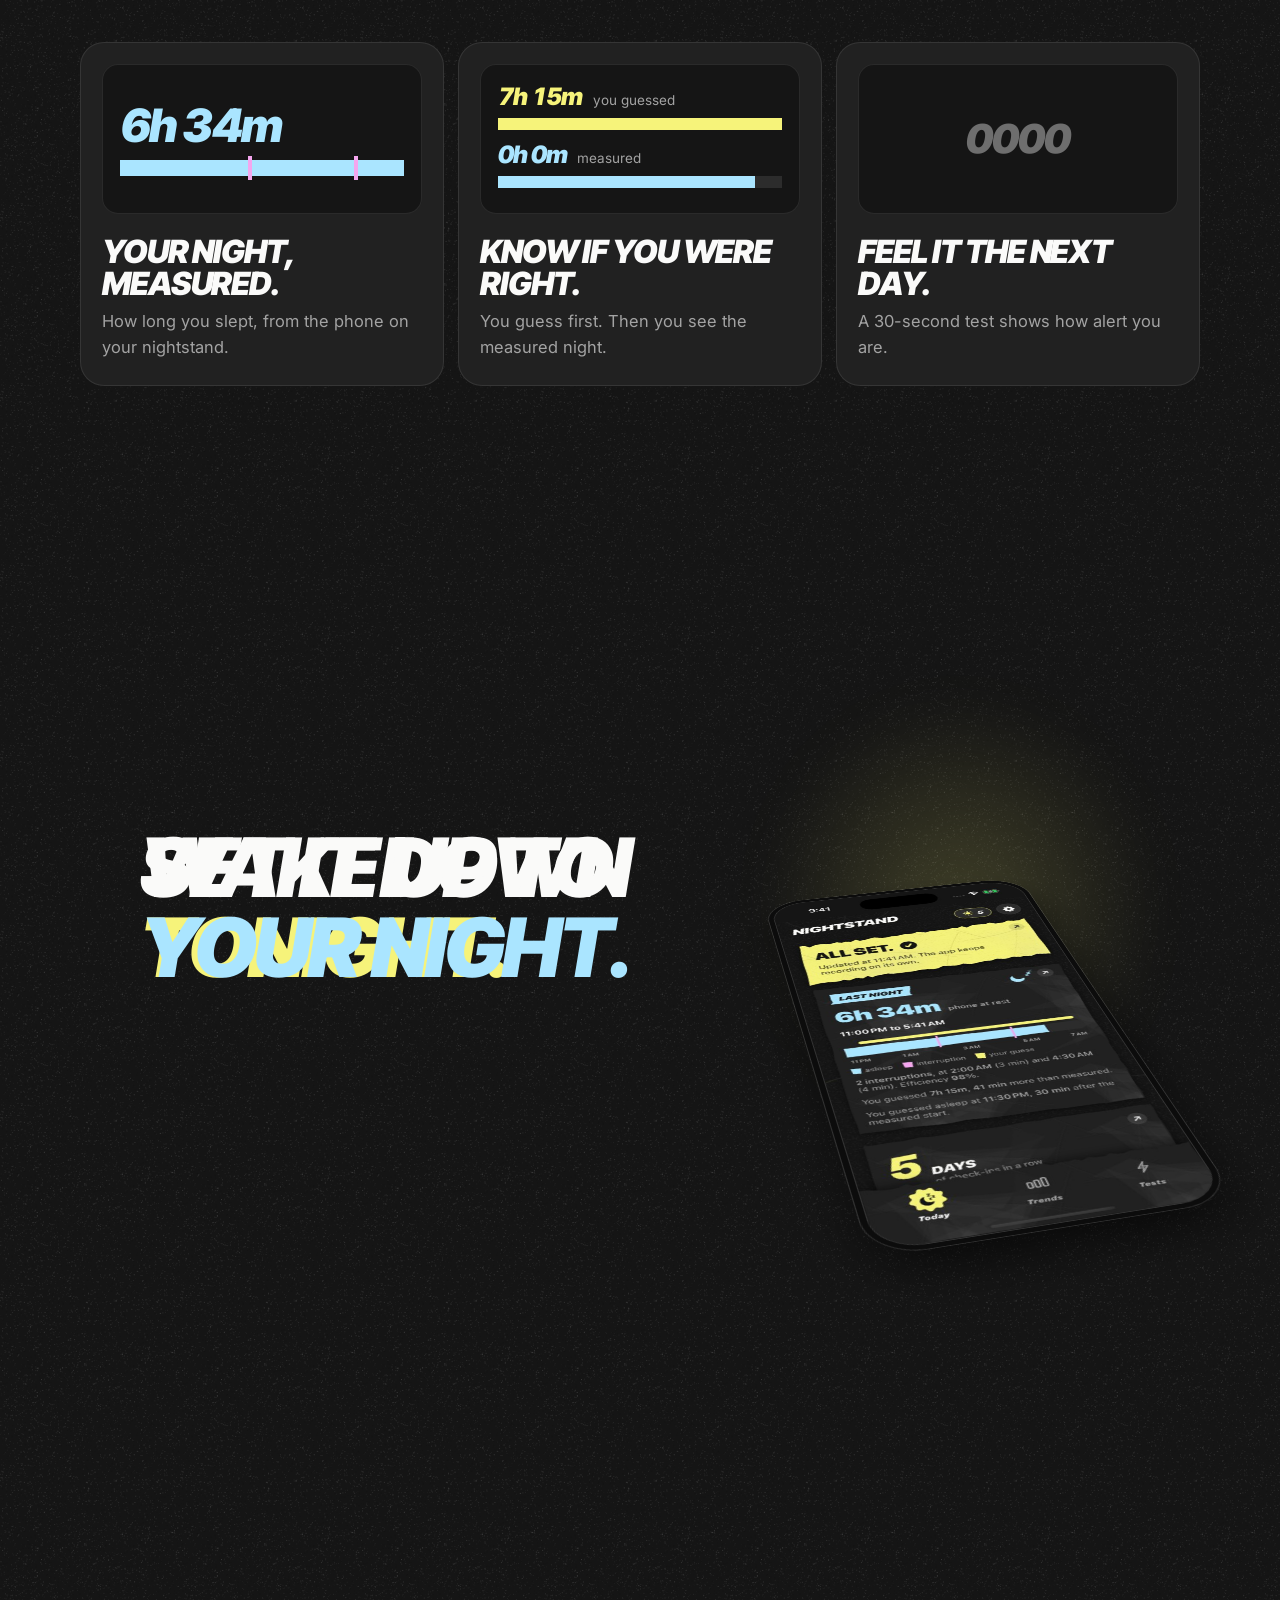
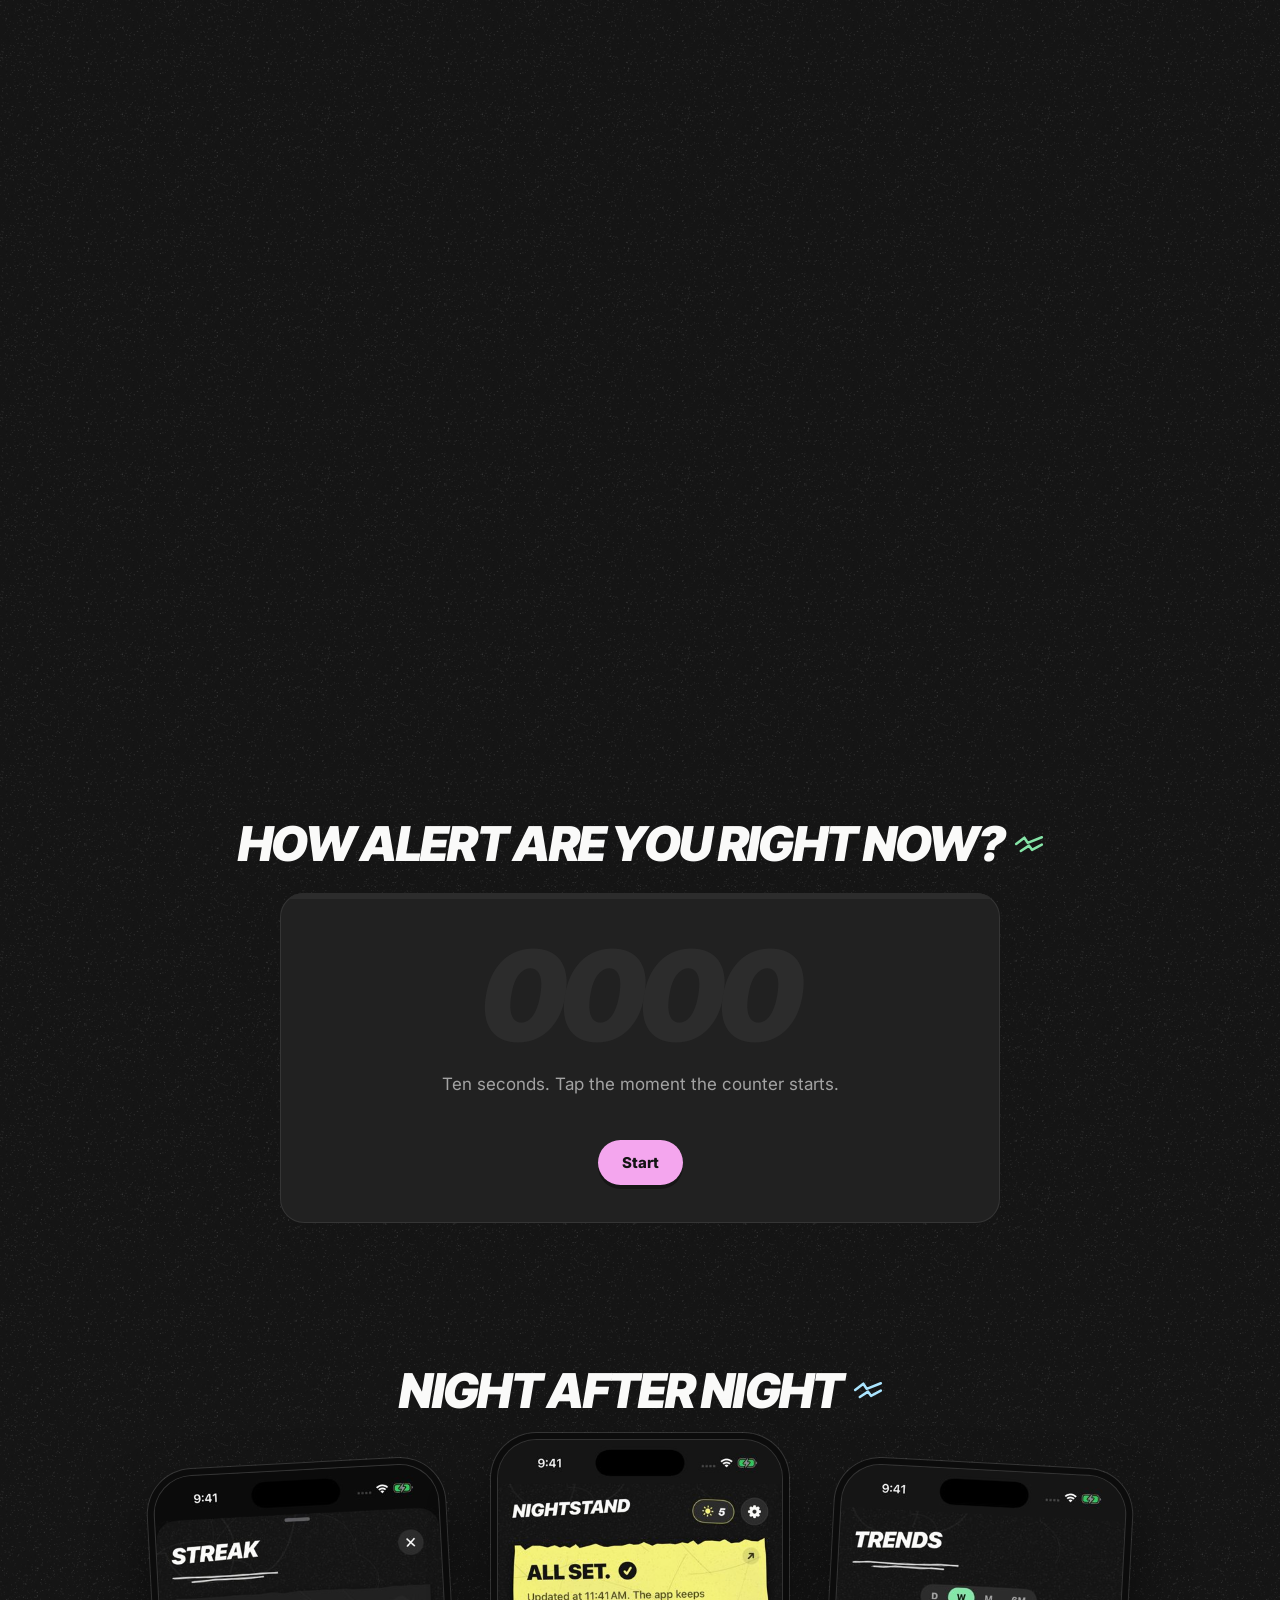
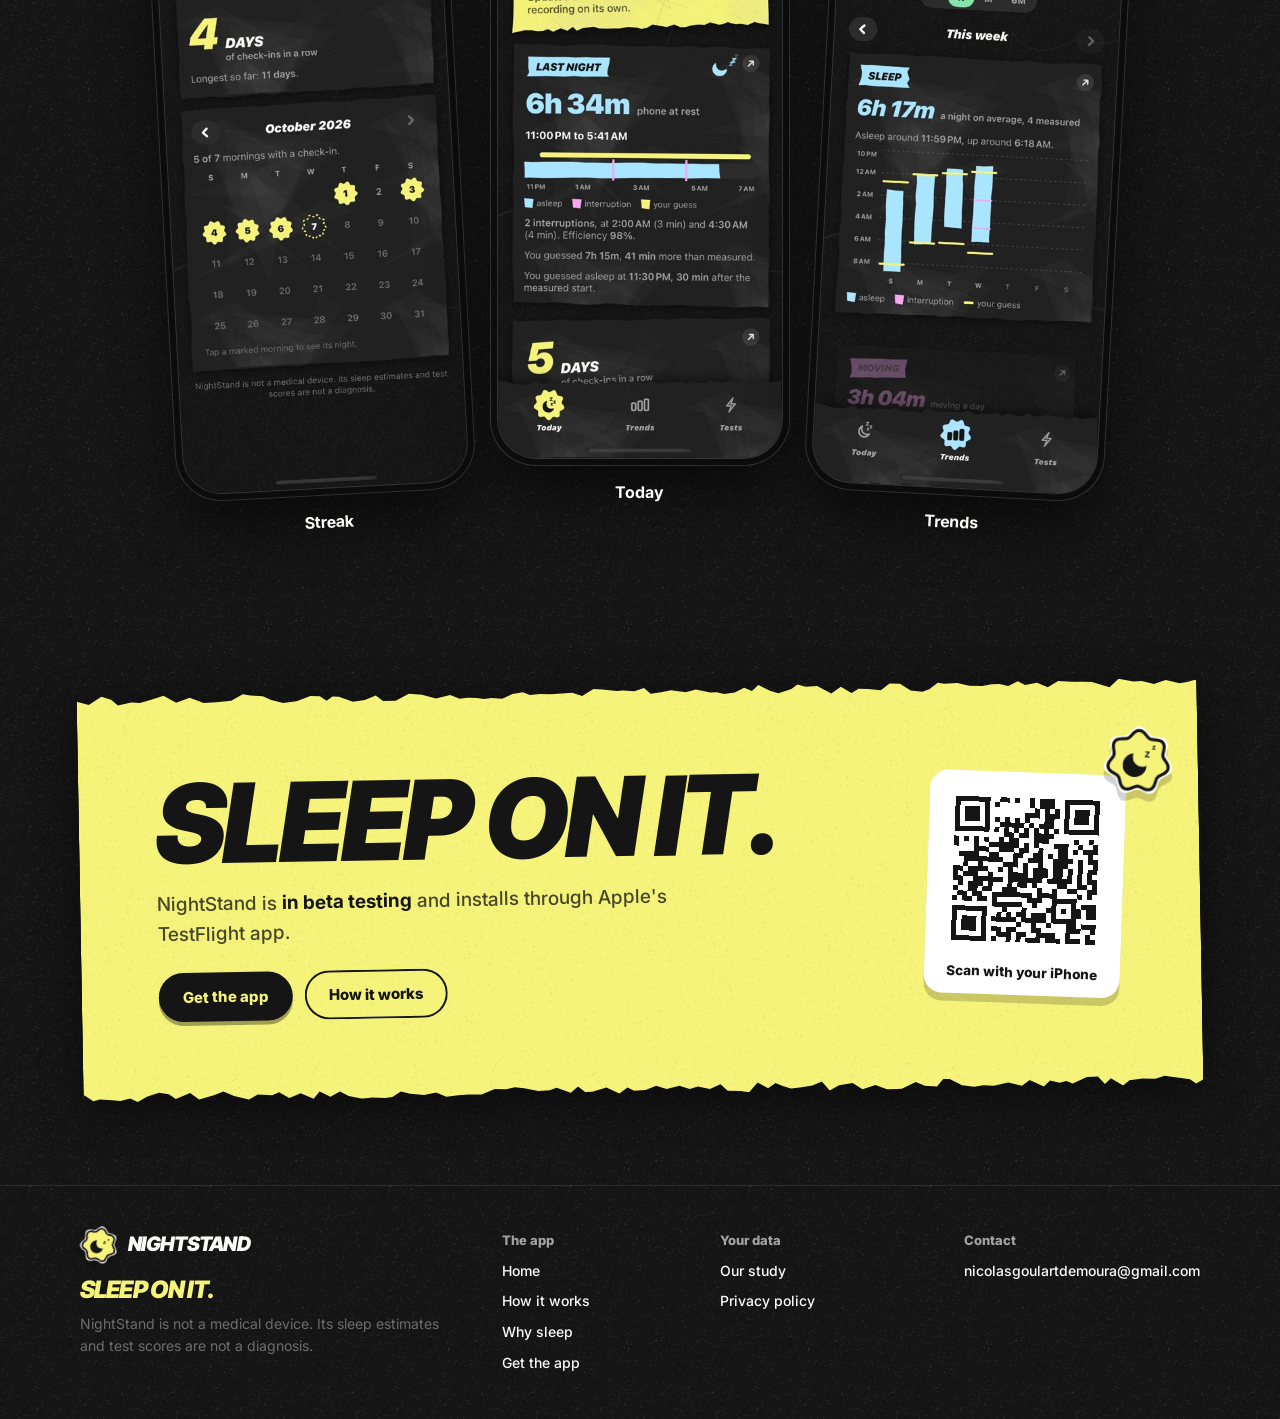
==== commit f9828395: "Update website" ====
--- a/index.html
+++ b/index.html
@@ -179,7 +179,7 @@
 // specks at low alpha on 180 pt, seeded so every load looks the same), the
 // torn edges of the header paper, the moon sticker and the section squiggle.
 const C = {page: "#151515", card: "#212121", raised: "#2c2c2c", ink: "#fafaf9", gray: "#a3a3a3", dim: "#6e6e6e",
-           yellow: "#f6f37a", pink: "#f4a6ee", mint: "#86e5a8", sky: "#aae5ff", blue: "#3d9bff", none: "#353535", battery: "#575757", rest: "#6f8fb3"};
+           yellow: "#f6f37a", pink: "#f4a6ee", mint: "#86e5a8", sky: "#aae5ff", blue: "#3d9bff", none: "#353535", battery: "#575757", rest: "#6f8fb3", lowpower: "#66663f"};
 const ACCENTS = [C.yellow, C.pink, C.mint, C.sky];
 function seeded(a) {
   return () => { a = (a + 0x6D2B79F5) | 0; let t = Math.imul(a ^ (a >>> 15), 1 | a); t = (t + Math.imul(t ^ (t >>> 7), 61 | t)) ^ t; return ((t ^ (t >>> 14)) >>> 0) / 4294967296; };
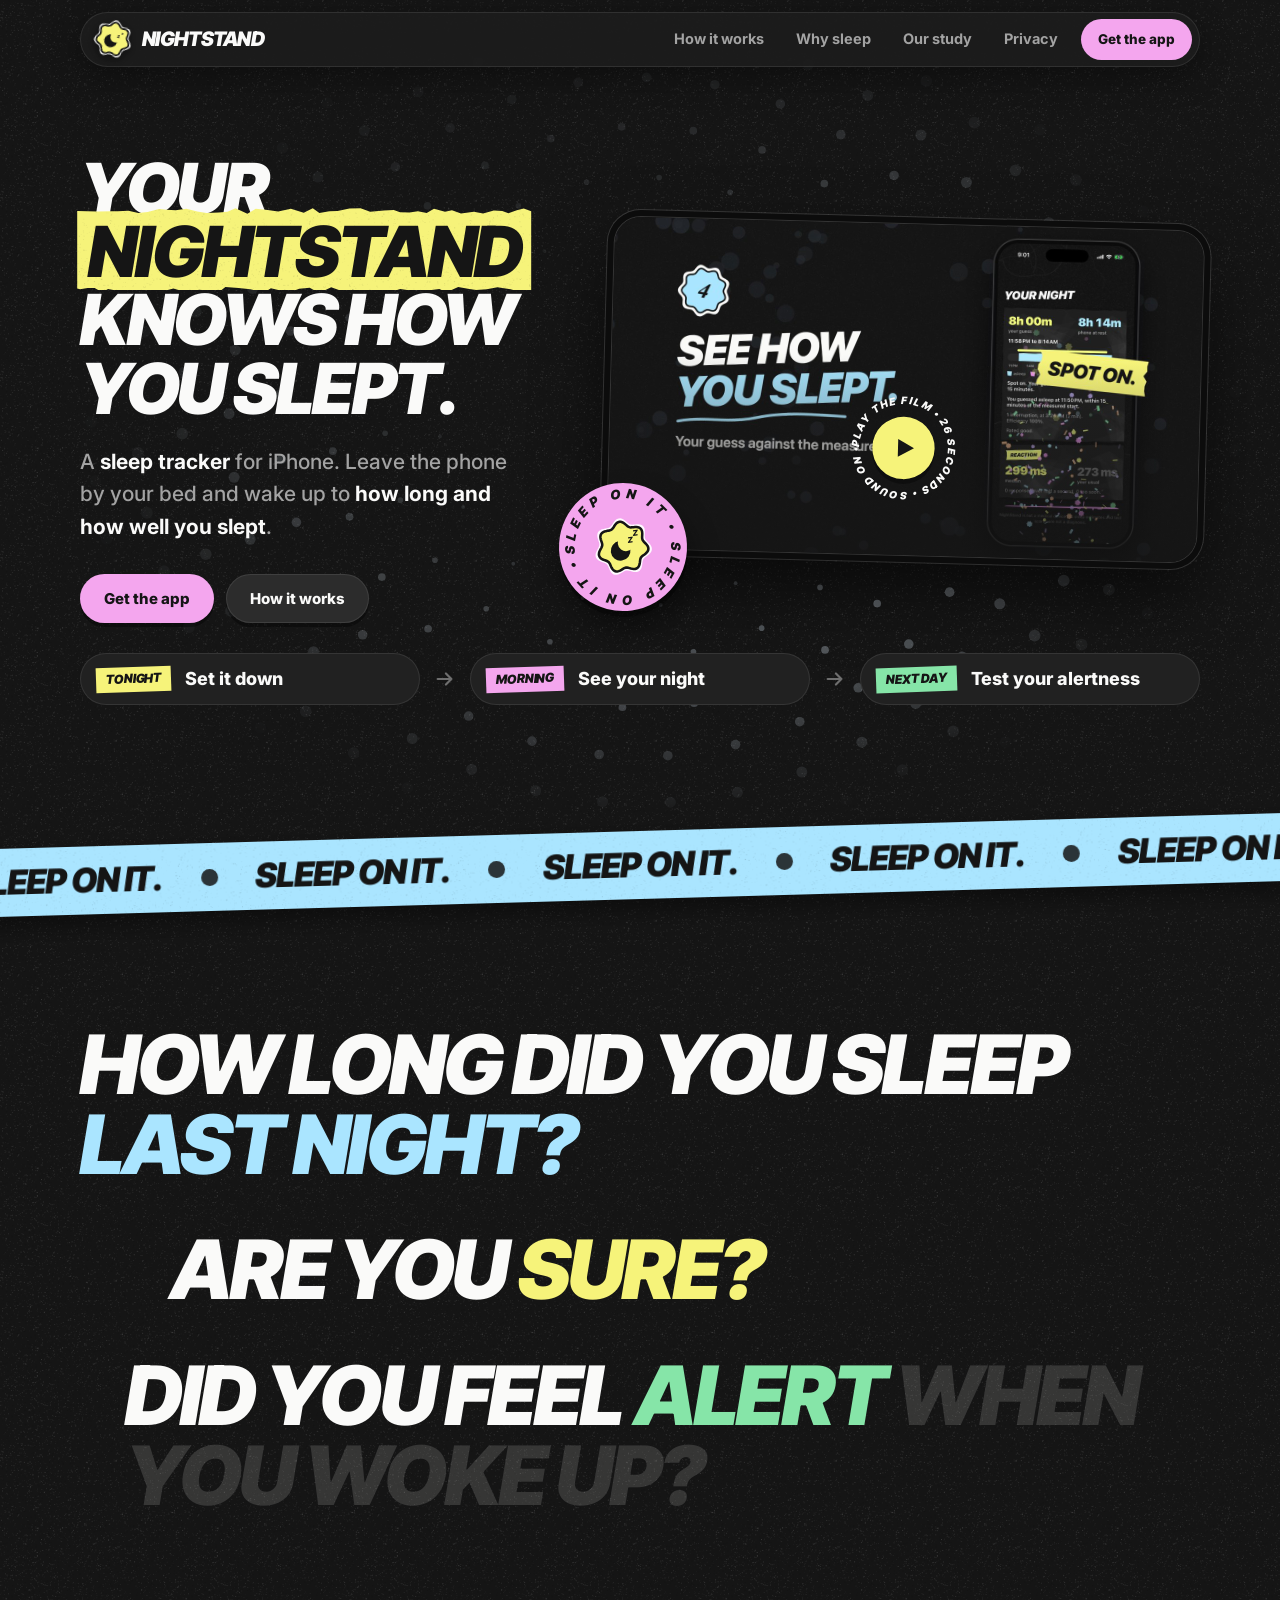
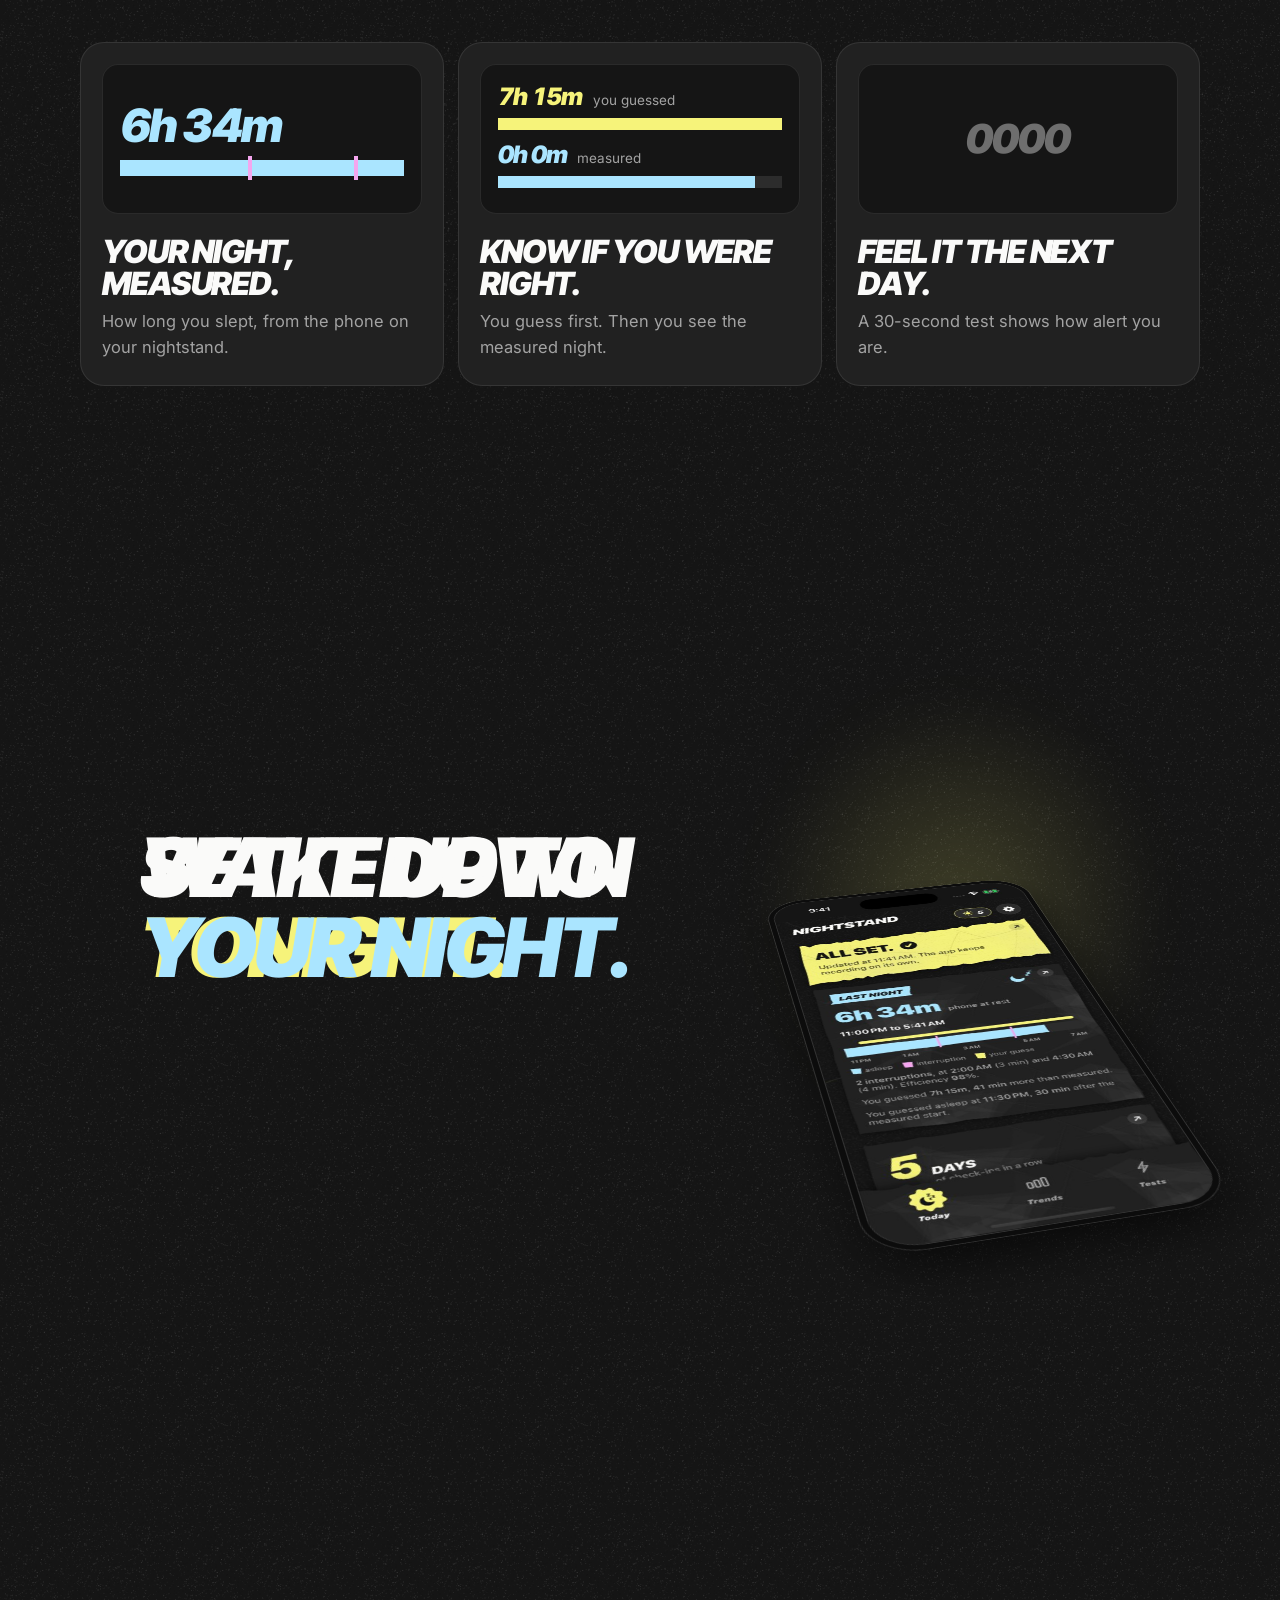
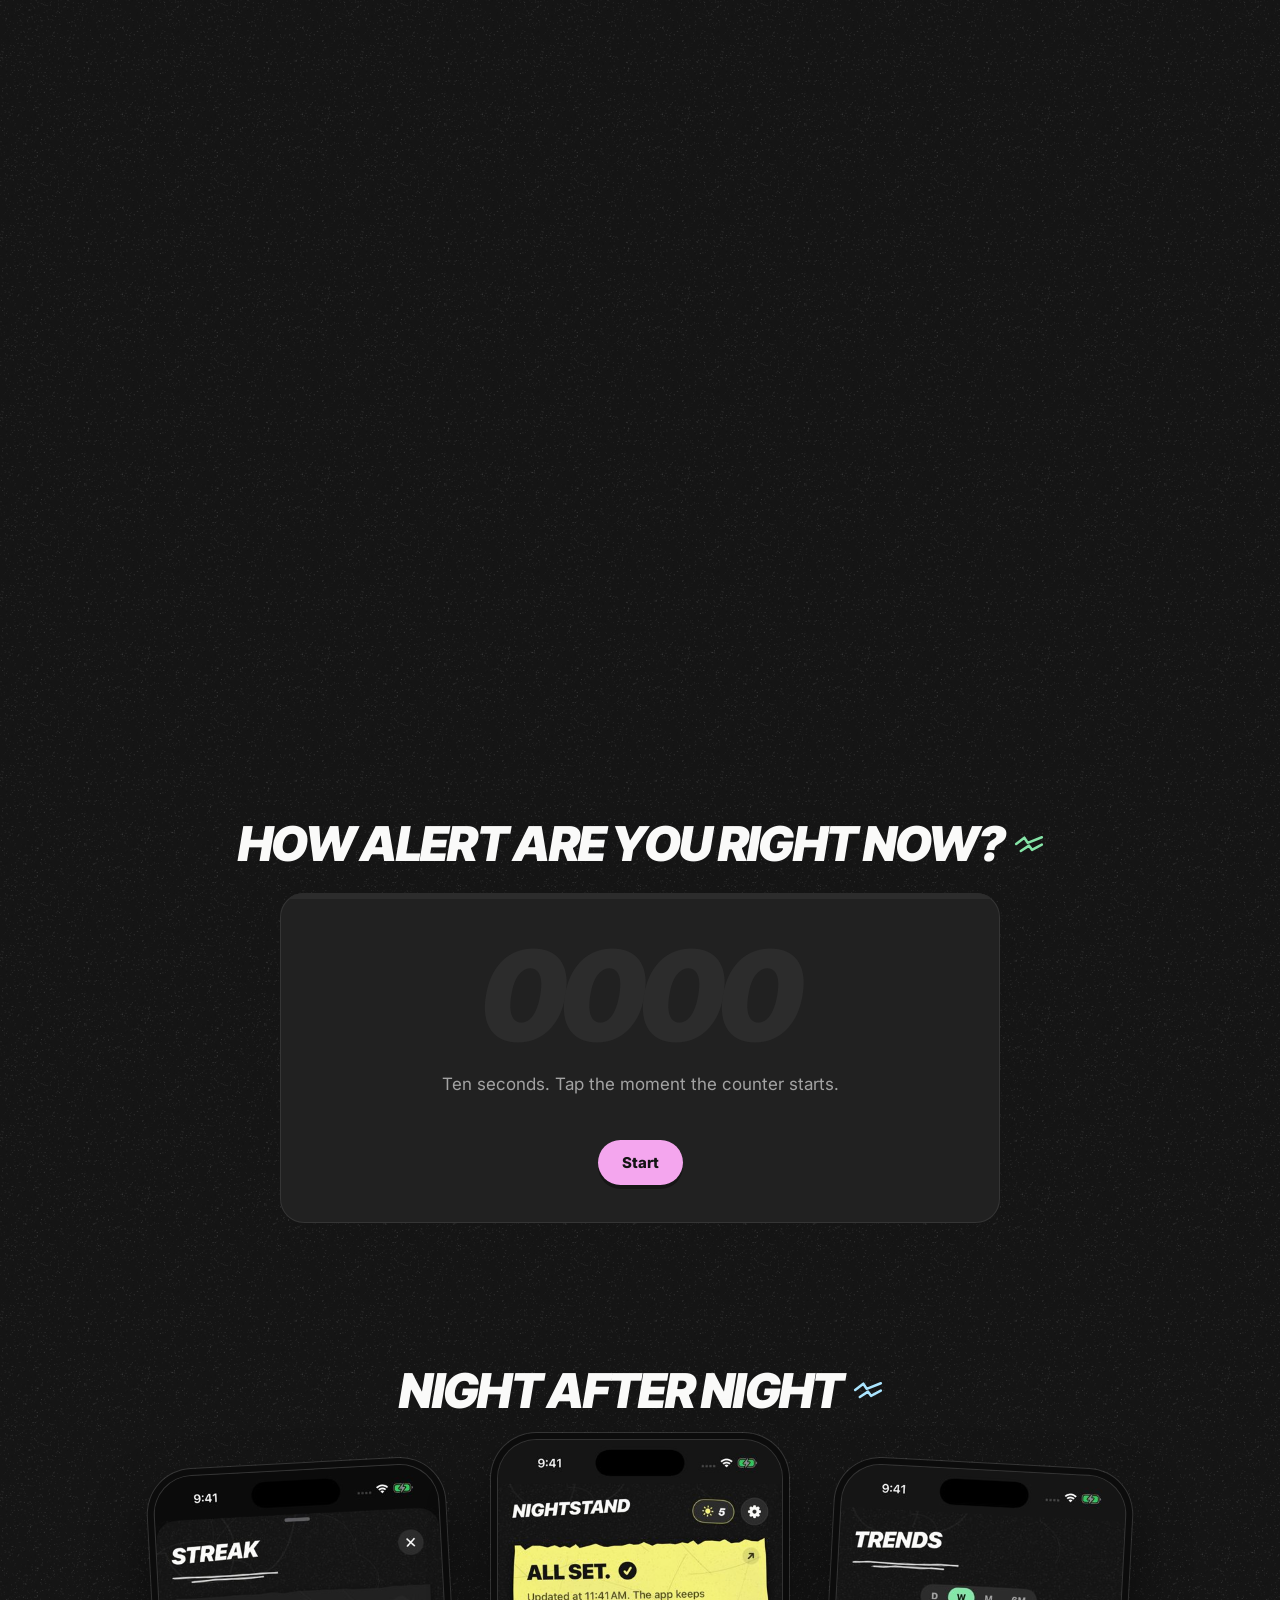
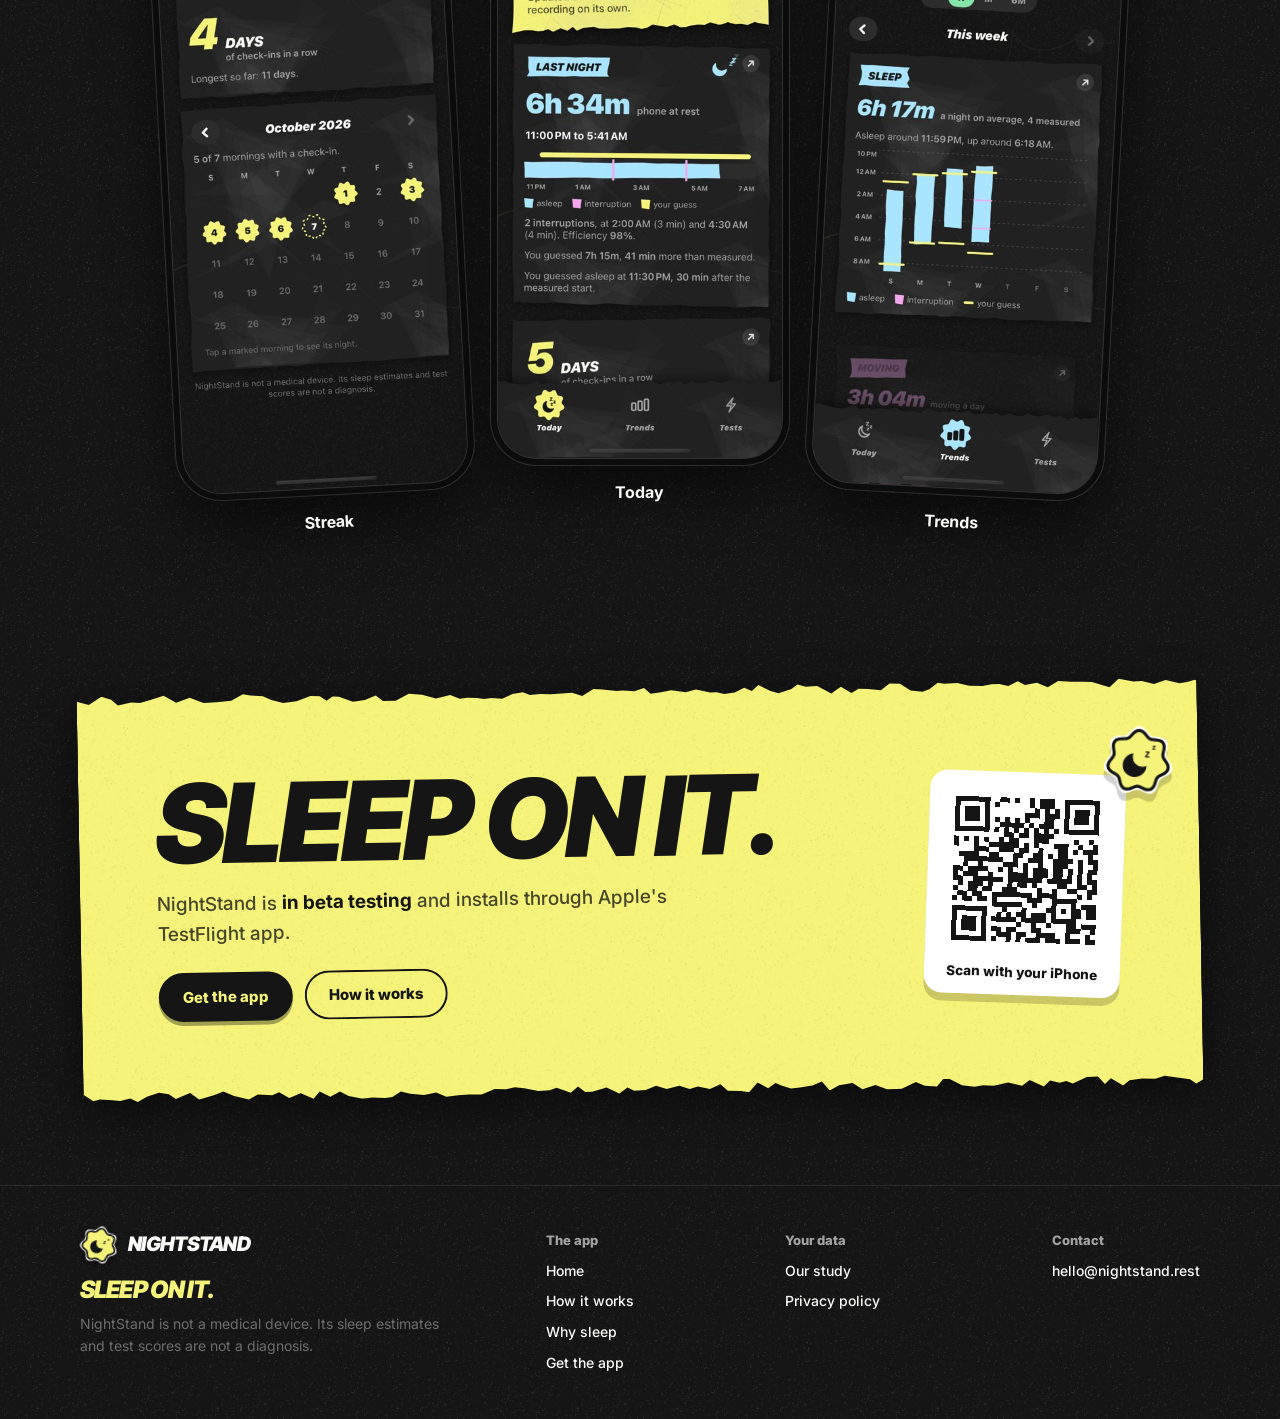
==== commit 228237ee: "Contact address hello@nightstand.rest" ====
--- a/index.html
+++ b/index.html
@@ -172,7 +172,7 @@
   </div>
   <div><h4>The app</h4><ul><li><a href="/">Home</a></li><li><a href="/how">How it works</a></li><li><a href="/why">Why sleep</a></li><li><a href="https://testflight.apple.com/join/fPsaZY5A">Get the app</a></li></ul></div>
   <div><h4>Your data</h4><ul><li><a href="/study">Our study</a></li><li><a href="/privacy">Privacy policy</a></li></ul></div>
-  <div><h4>Contact</h4><ul><li><a href="mailto:nicolasgoulartdemoura@gmail.com">nicolasgoulartdemoura@gmail.com</a></li></ul></div>
+  <div><h4>Contact</h4><ul><li><a href="mailto:hello@nightstand.rest">hello@nightstand.rest</a></li></ul></div>
 </div></footer>
 <script>
 // The look, drawn once: the film grain (the app's tile: 5200 light and dark
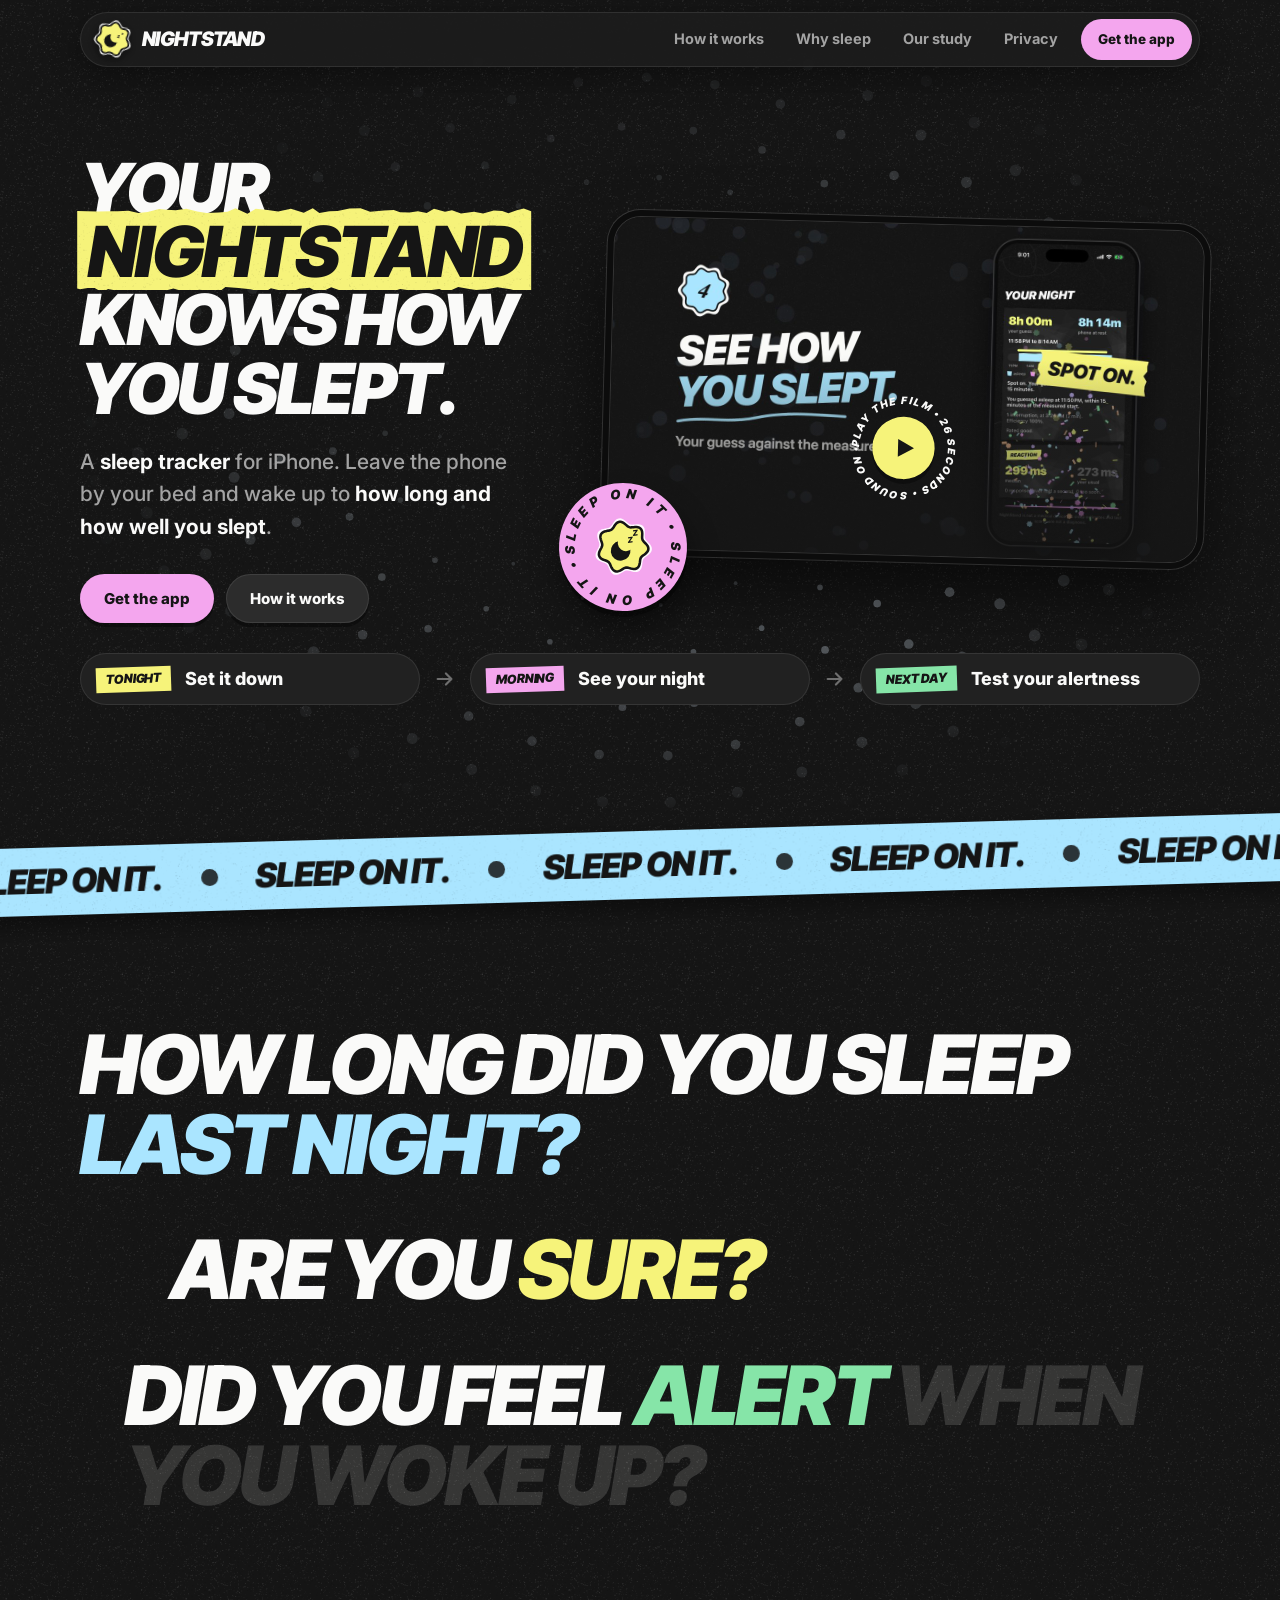
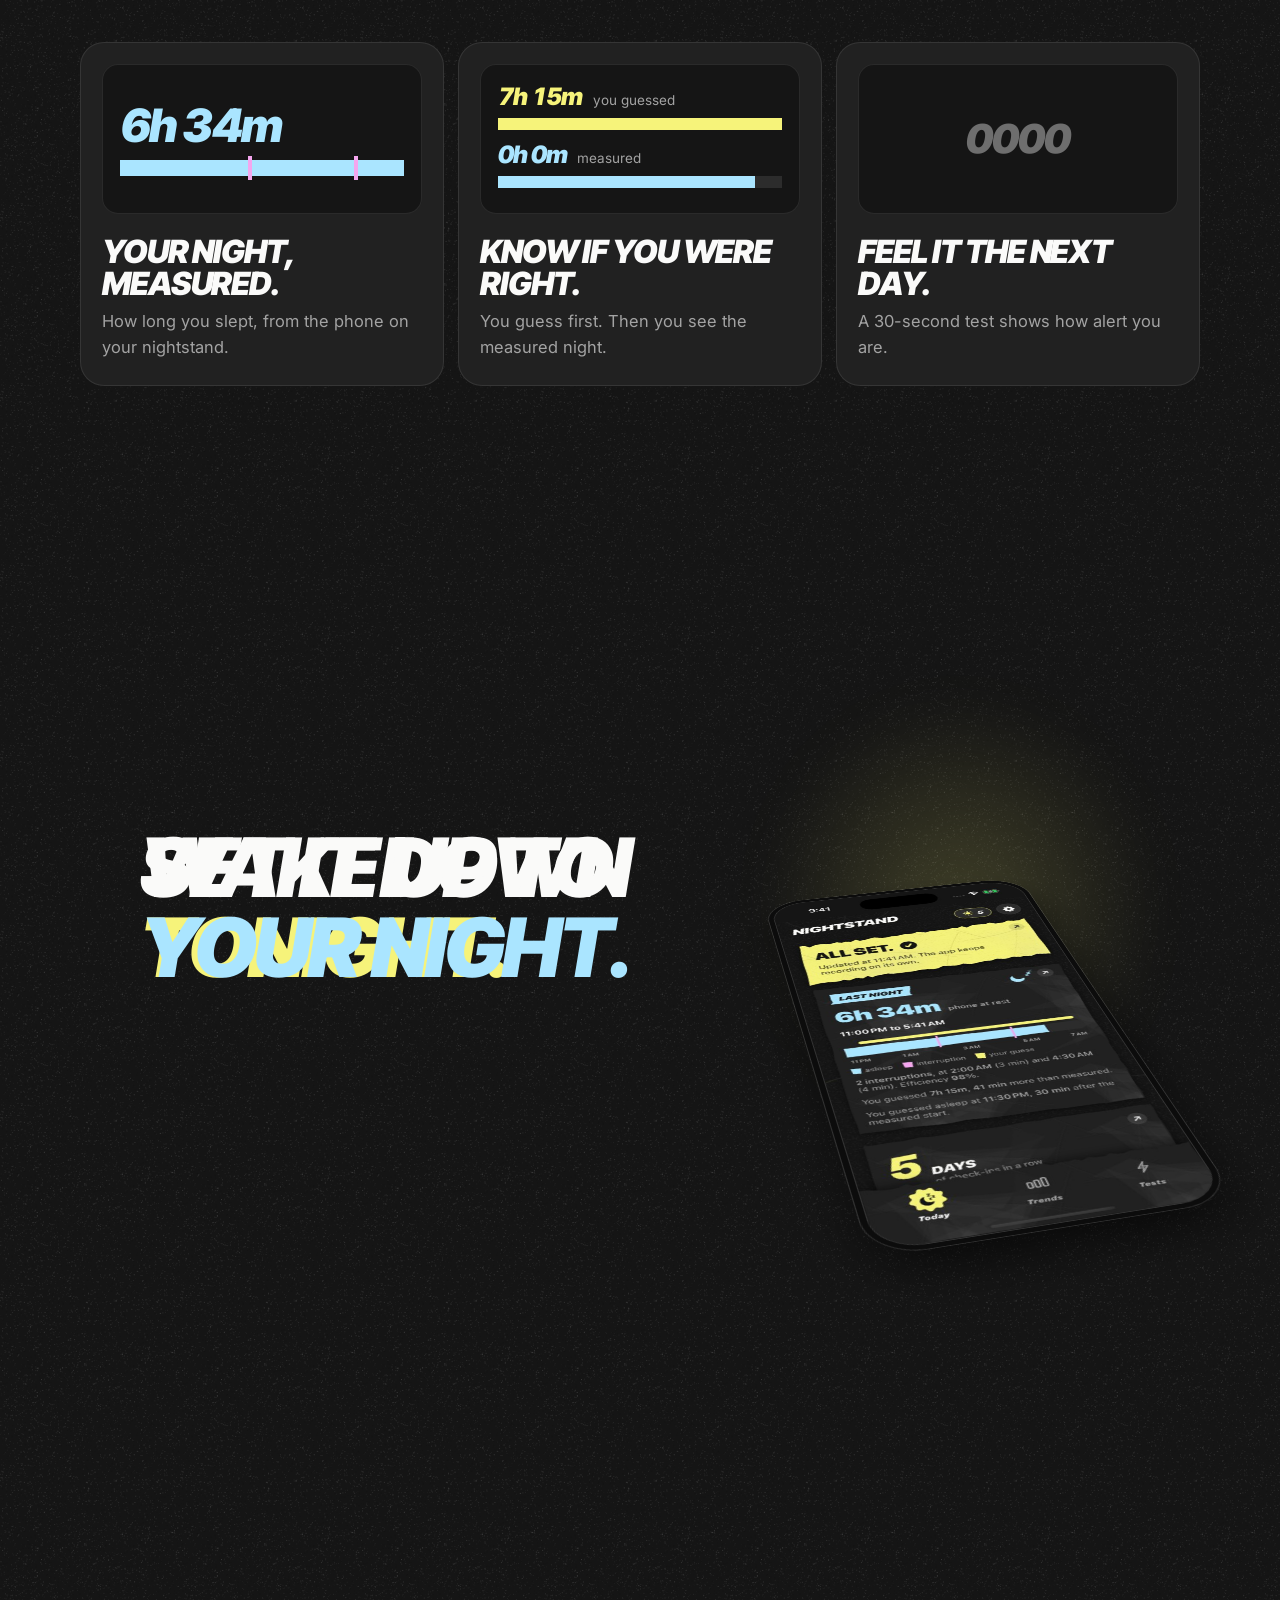
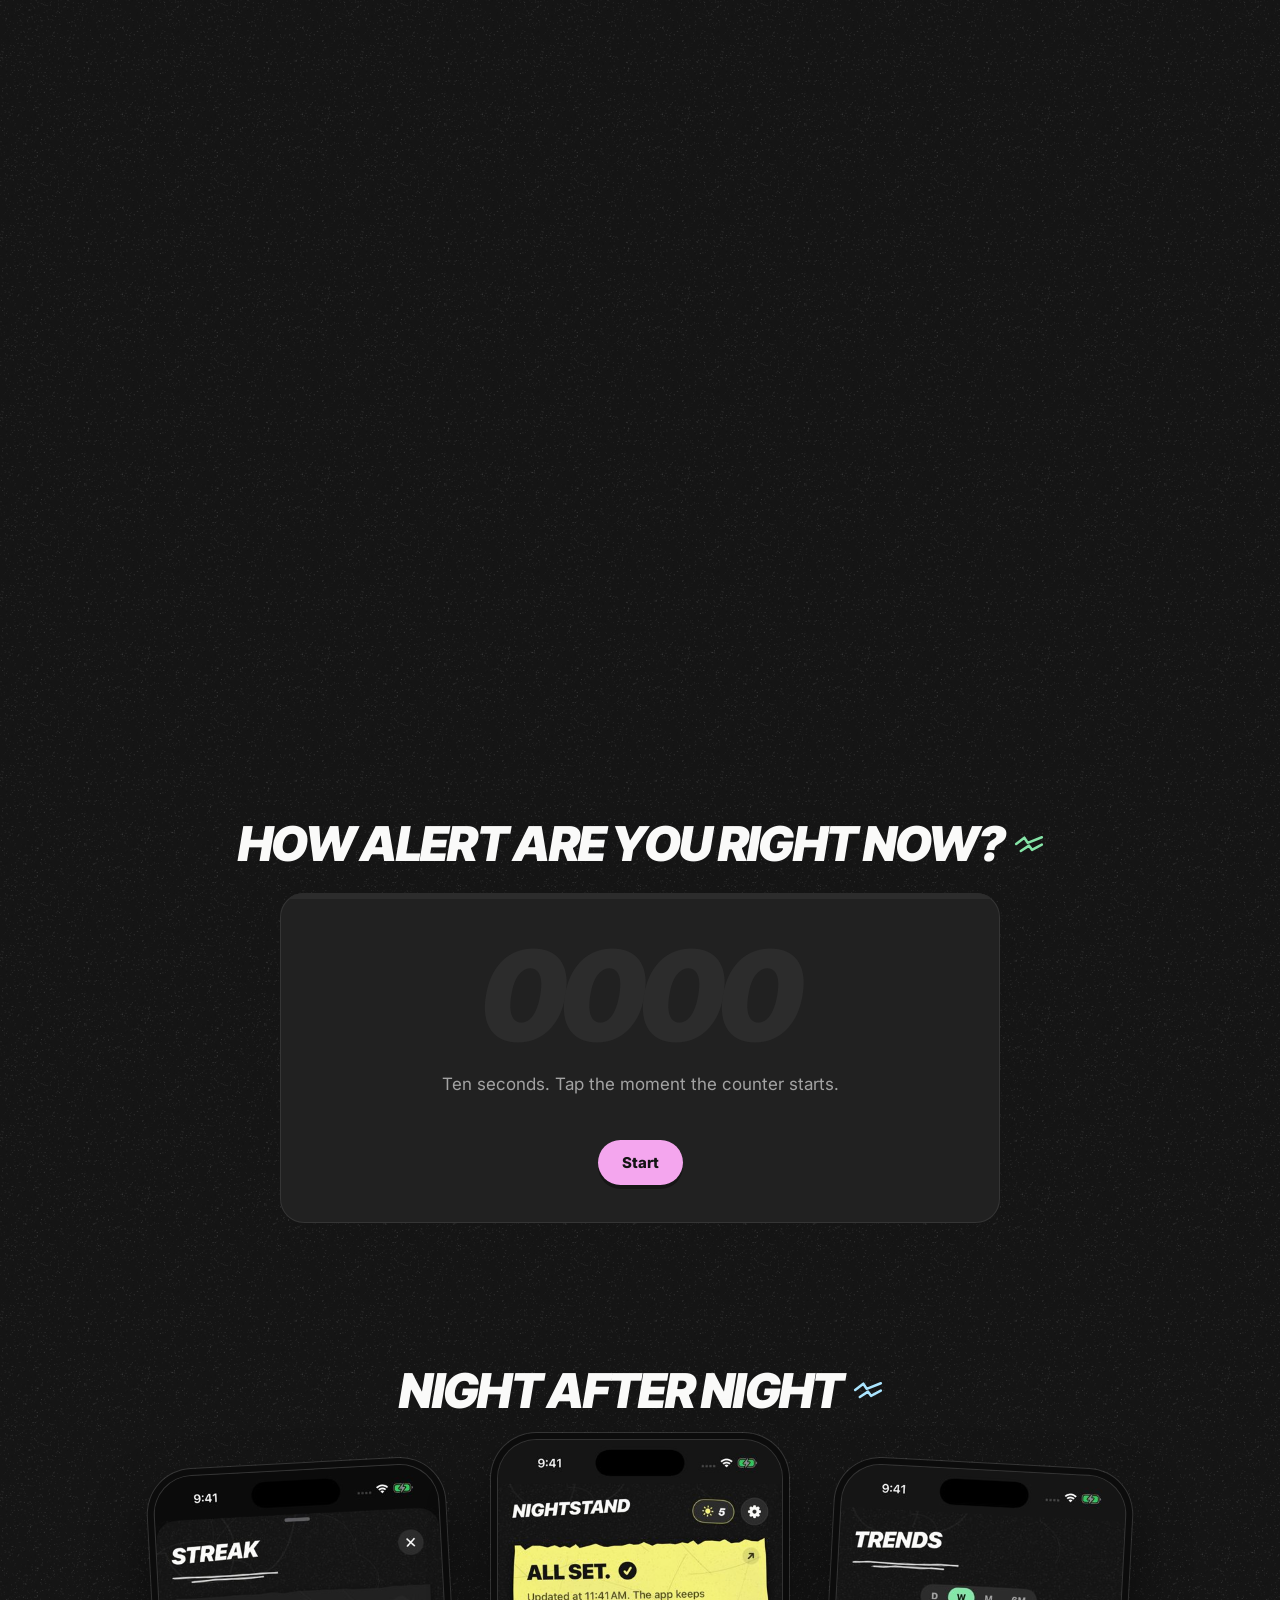
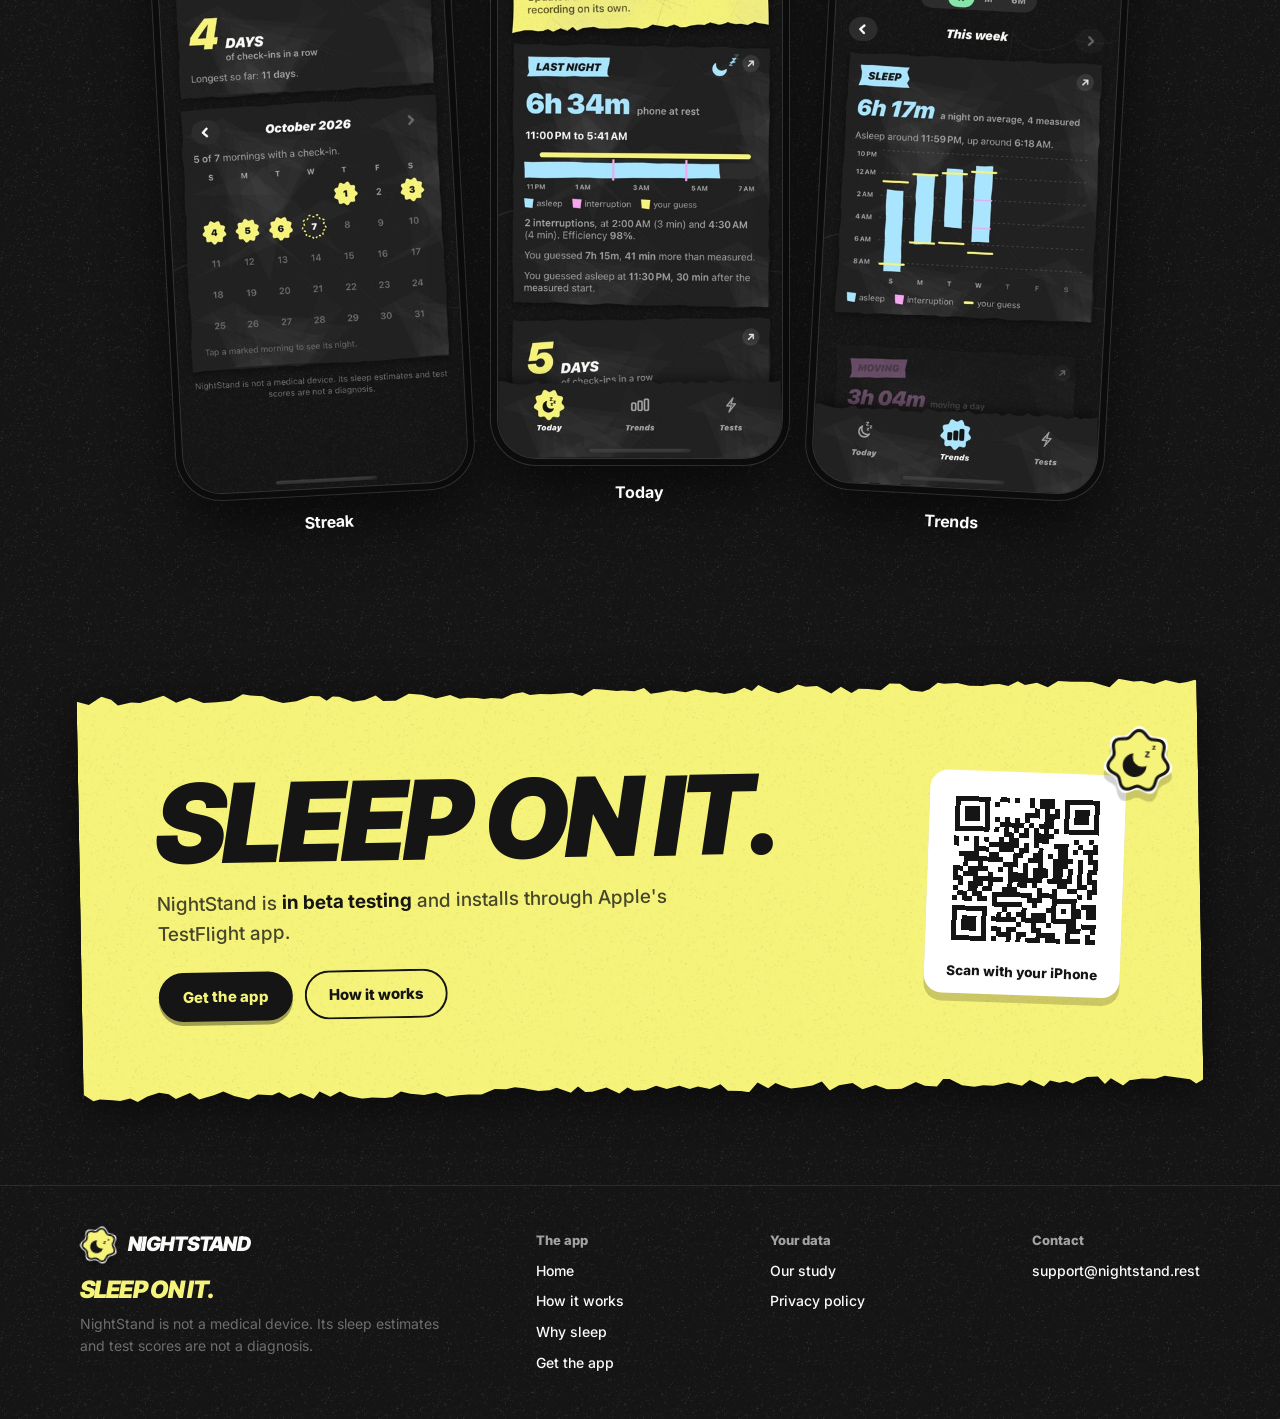
==== commit e41a6e20: "Contact address support@nightstand.rest" ====
--- a/index.html
+++ b/index.html
@@ -172,7 +172,7 @@
   </div>
   <div><h4>The app</h4><ul><li><a href="/">Home</a></li><li><a href="/how">How it works</a></li><li><a href="/why">Why sleep</a></li><li><a href="https://testflight.apple.com/join/fPsaZY5A">Get the app</a></li></ul></div>
   <div><h4>Your data</h4><ul><li><a href="/study">Our study</a></li><li><a href="/privacy">Privacy policy</a></li></ul></div>
-  <div><h4>Contact</h4><ul><li><a href="mailto:hello@nightstand.rest">hello@nightstand.rest</a></li></ul></div>
+  <div><h4>Contact</h4><ul><li><a href="mailto:support@nightstand.rest">support@nightstand.rest</a></li></ul></div>
 </div></footer>
 <script>
 // The look, drawn once: the film grain (the app's tile: 5200 light and dark
